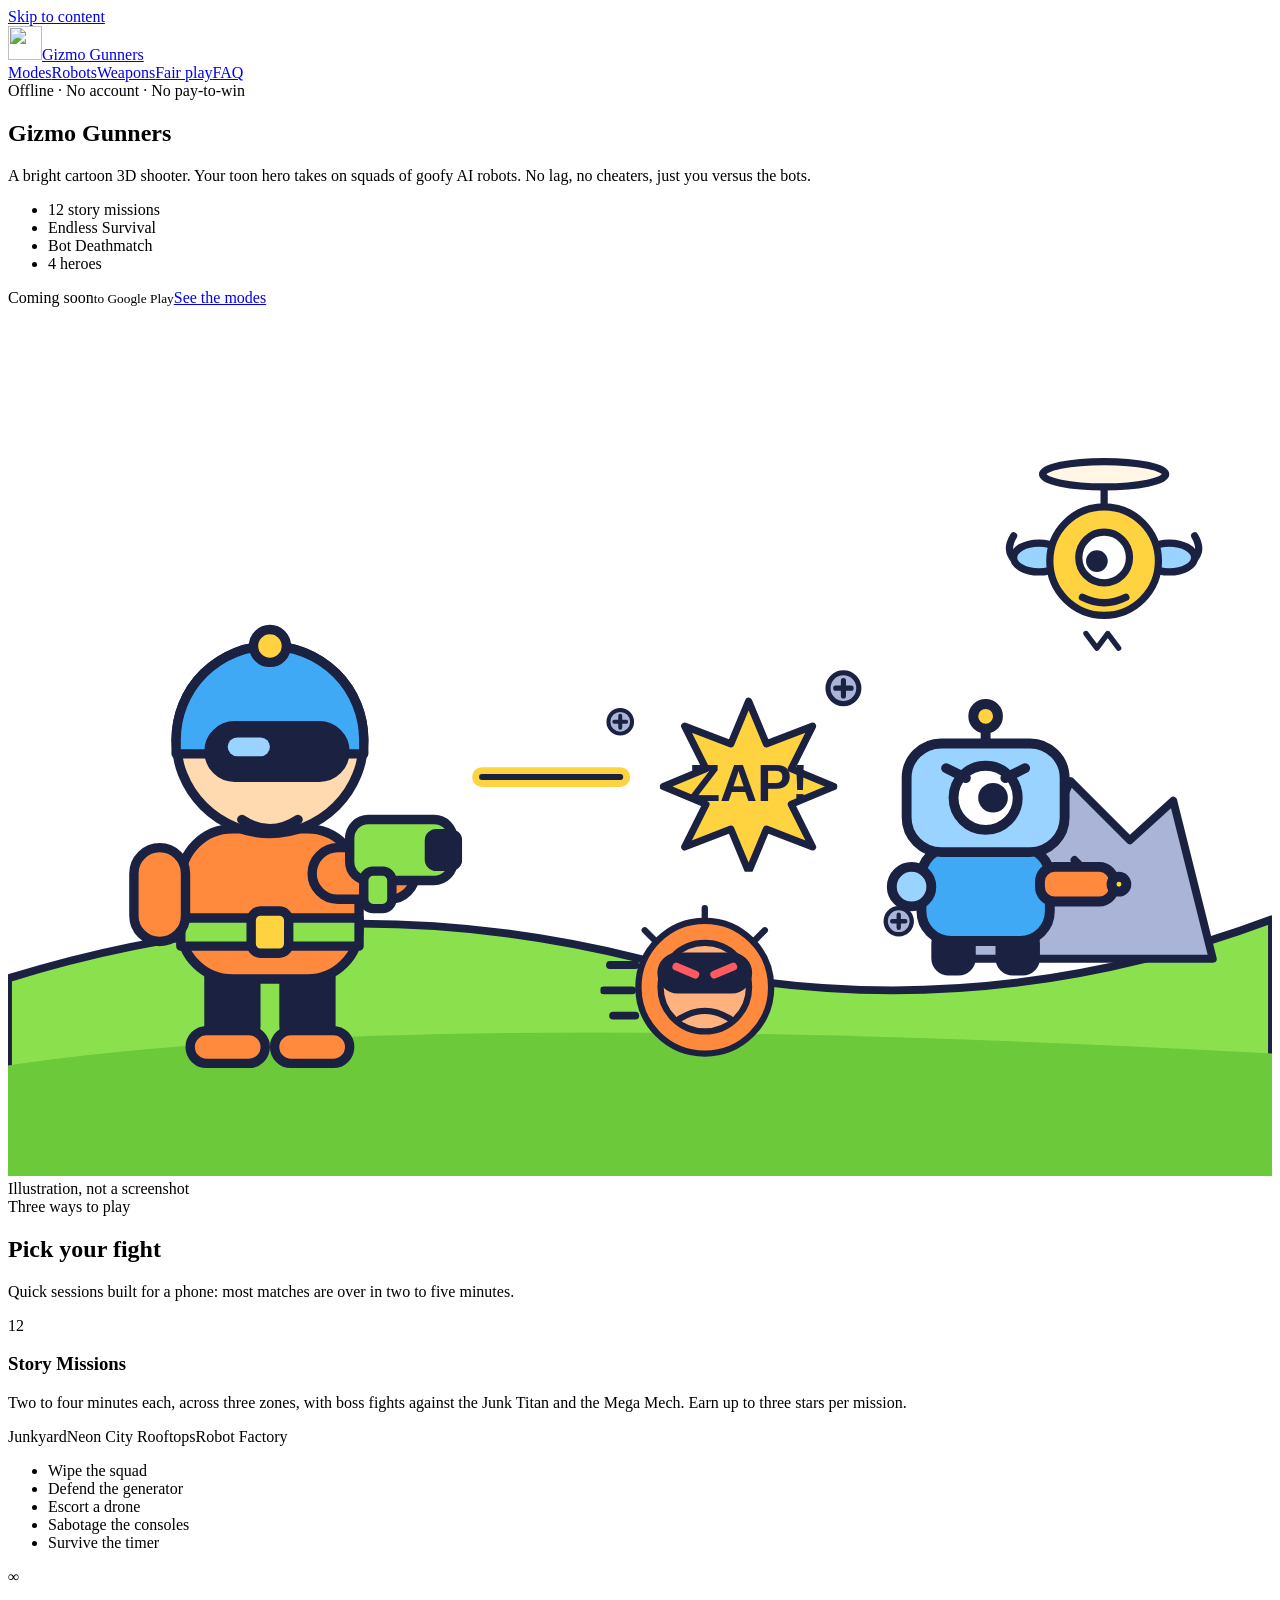
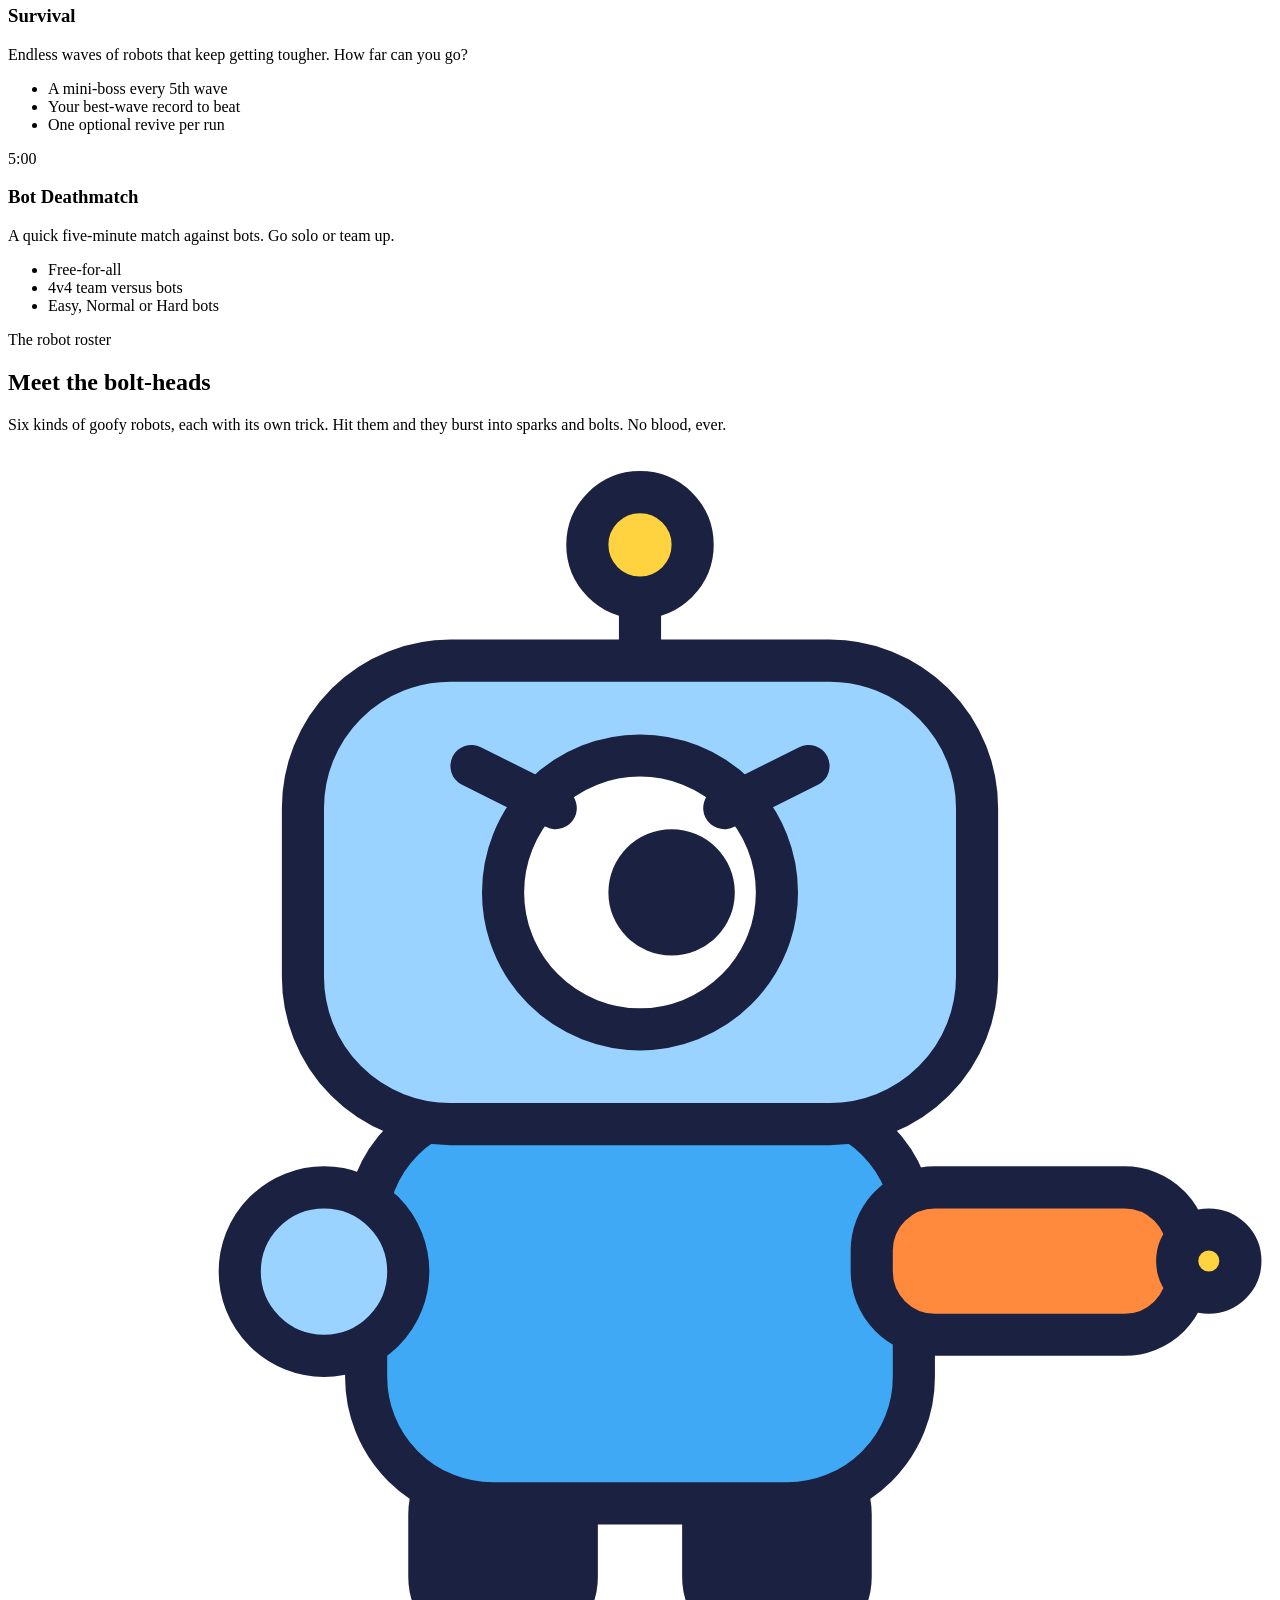
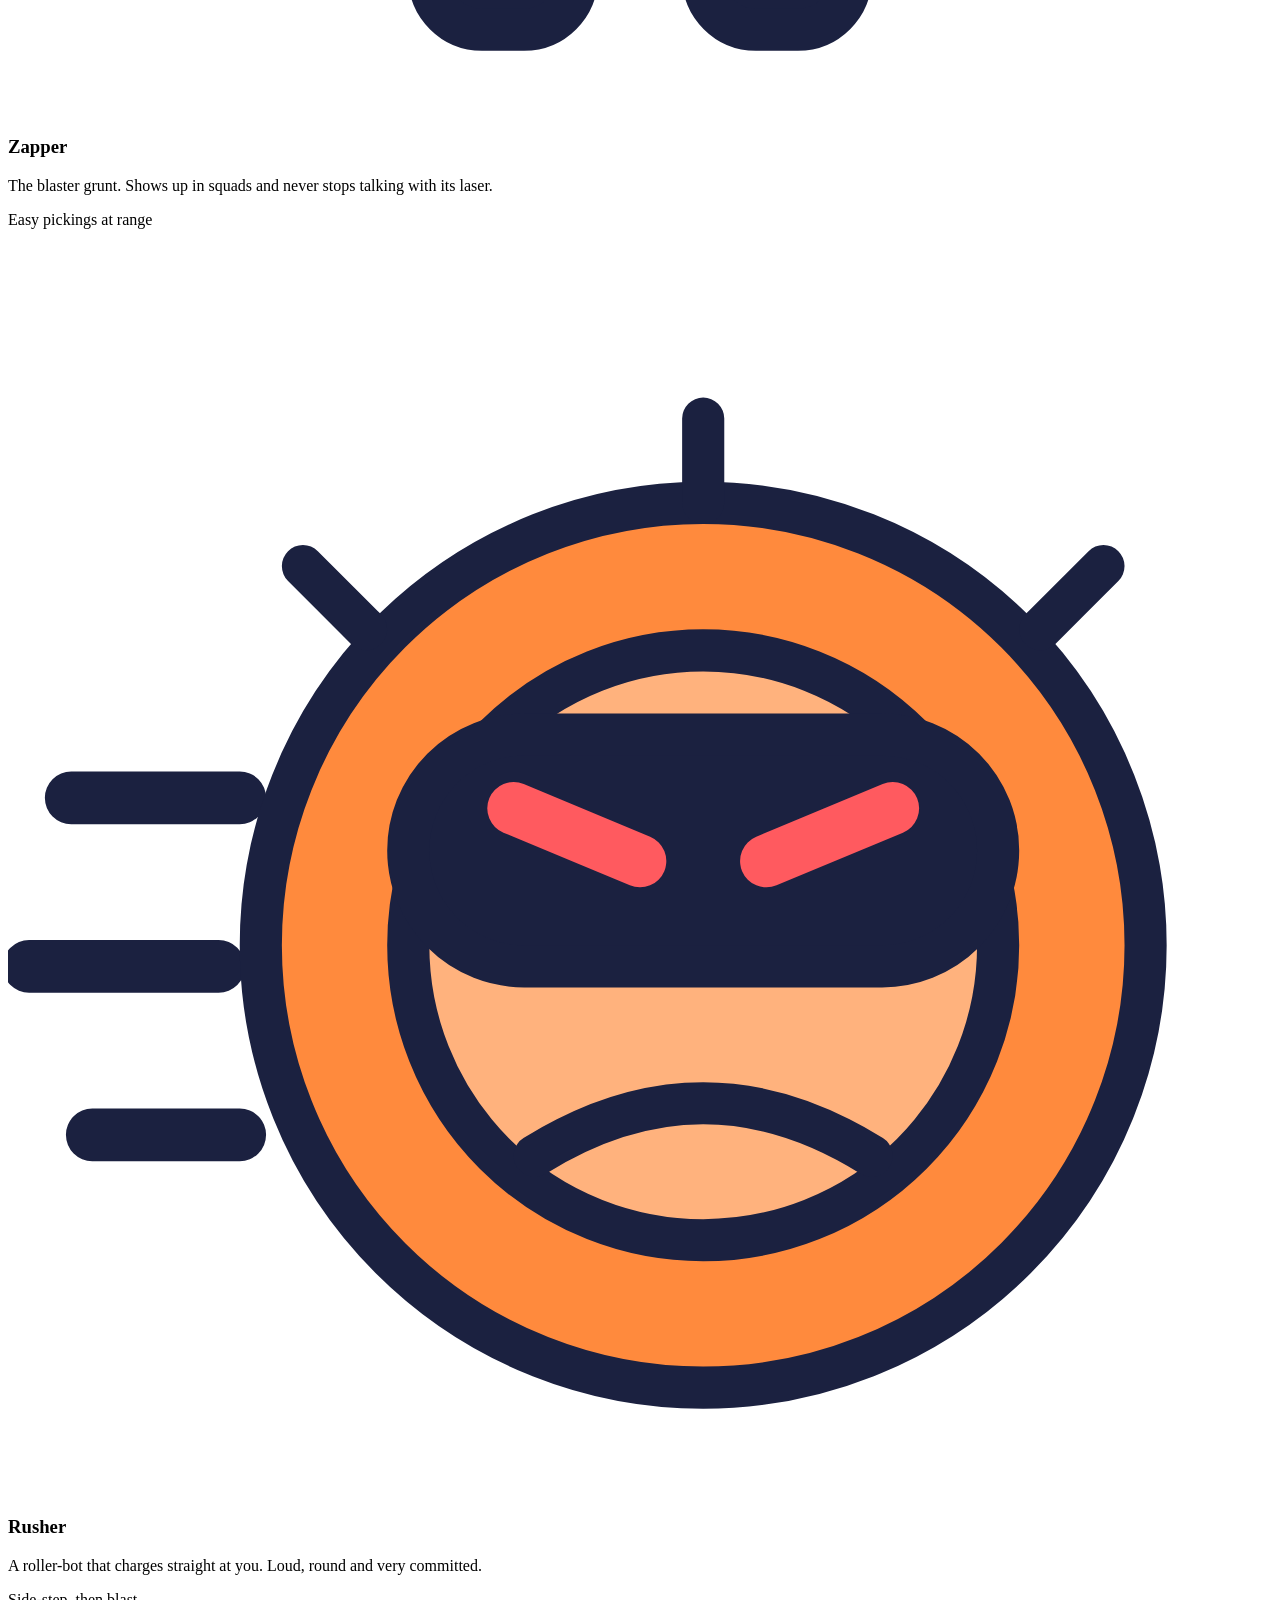
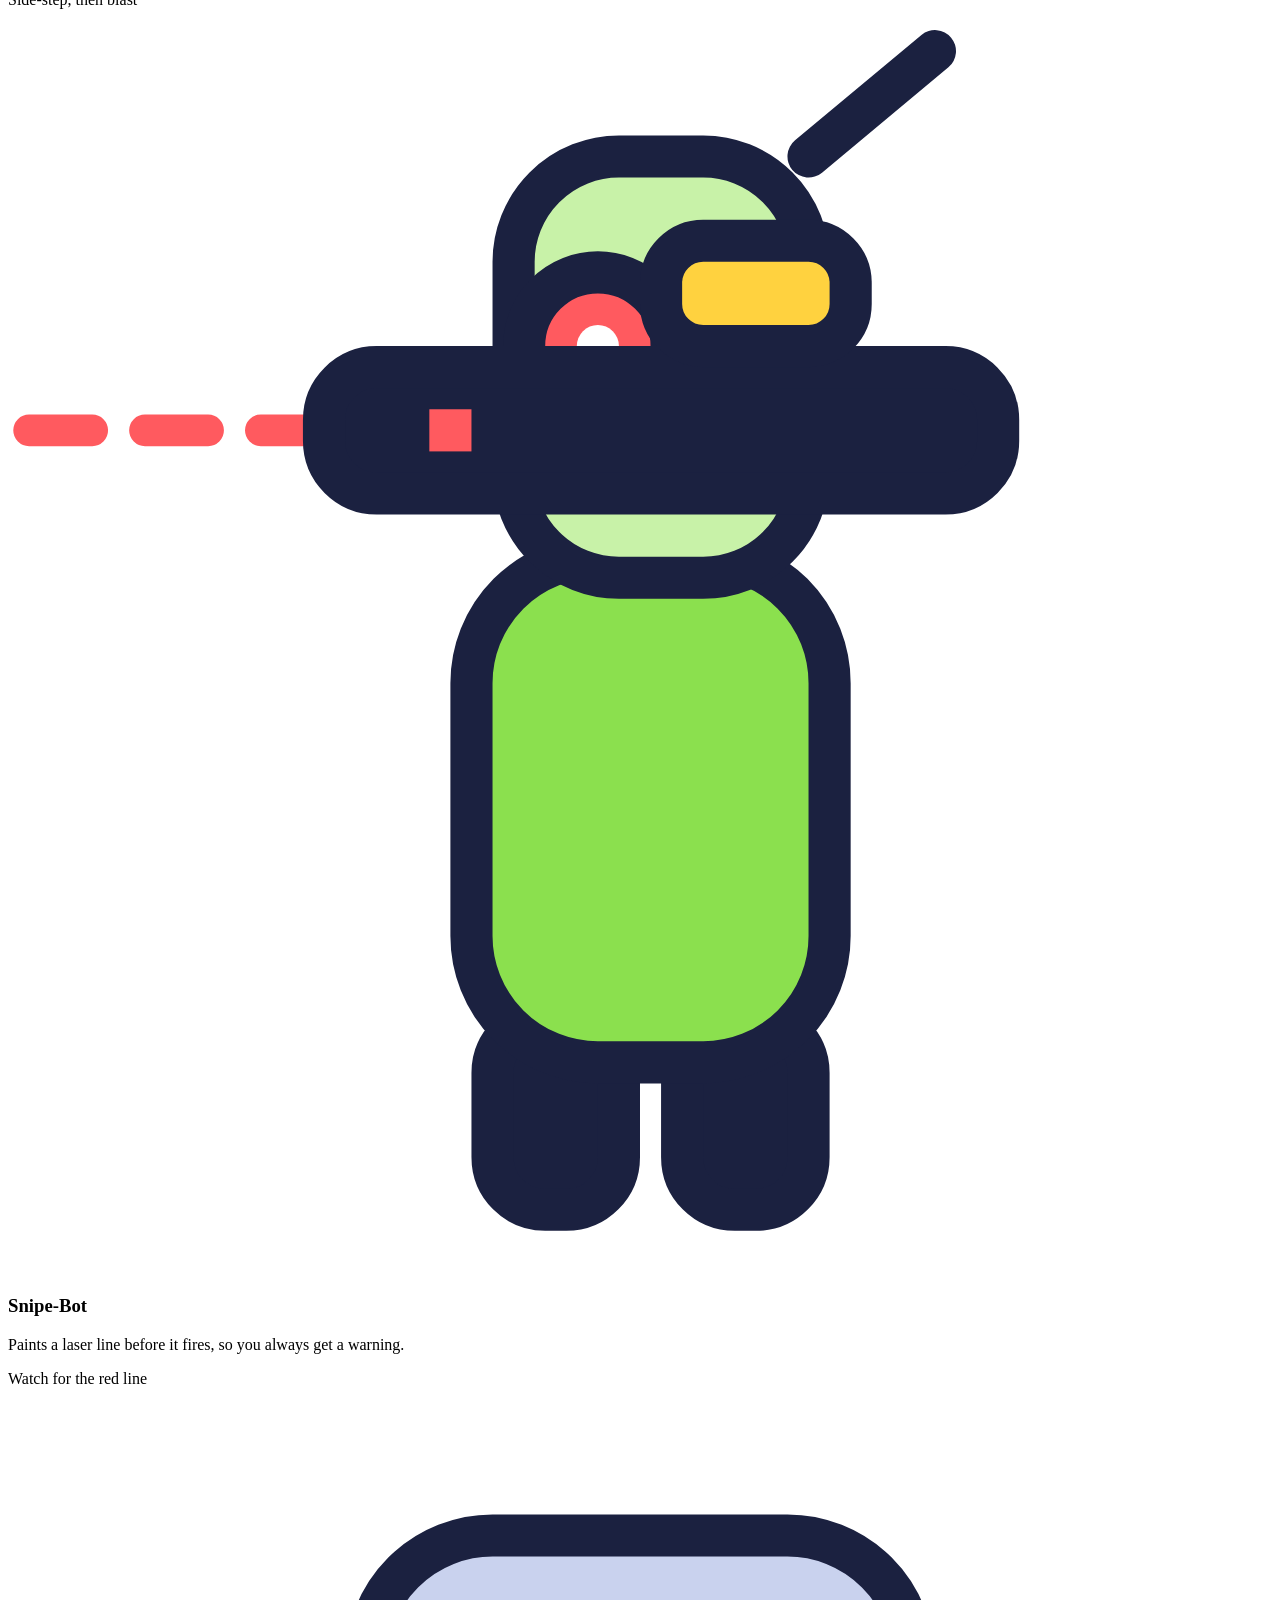
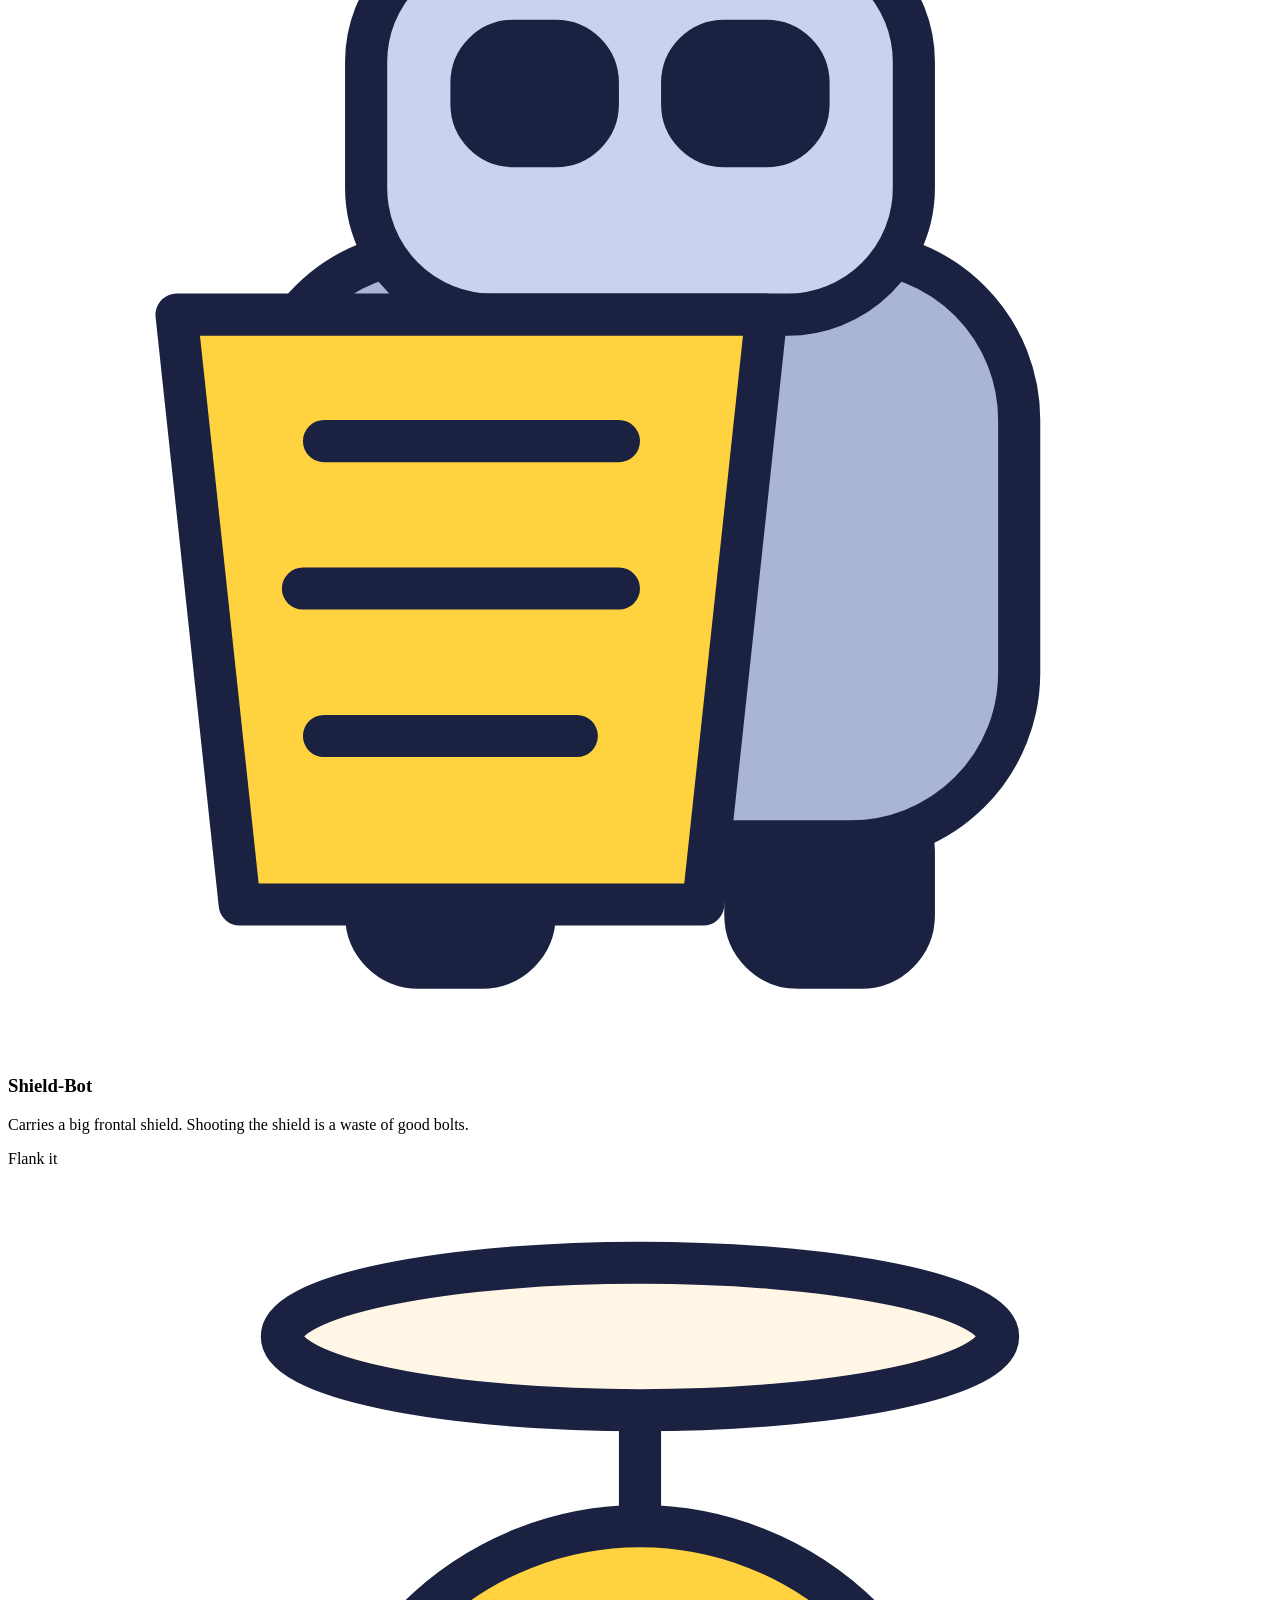
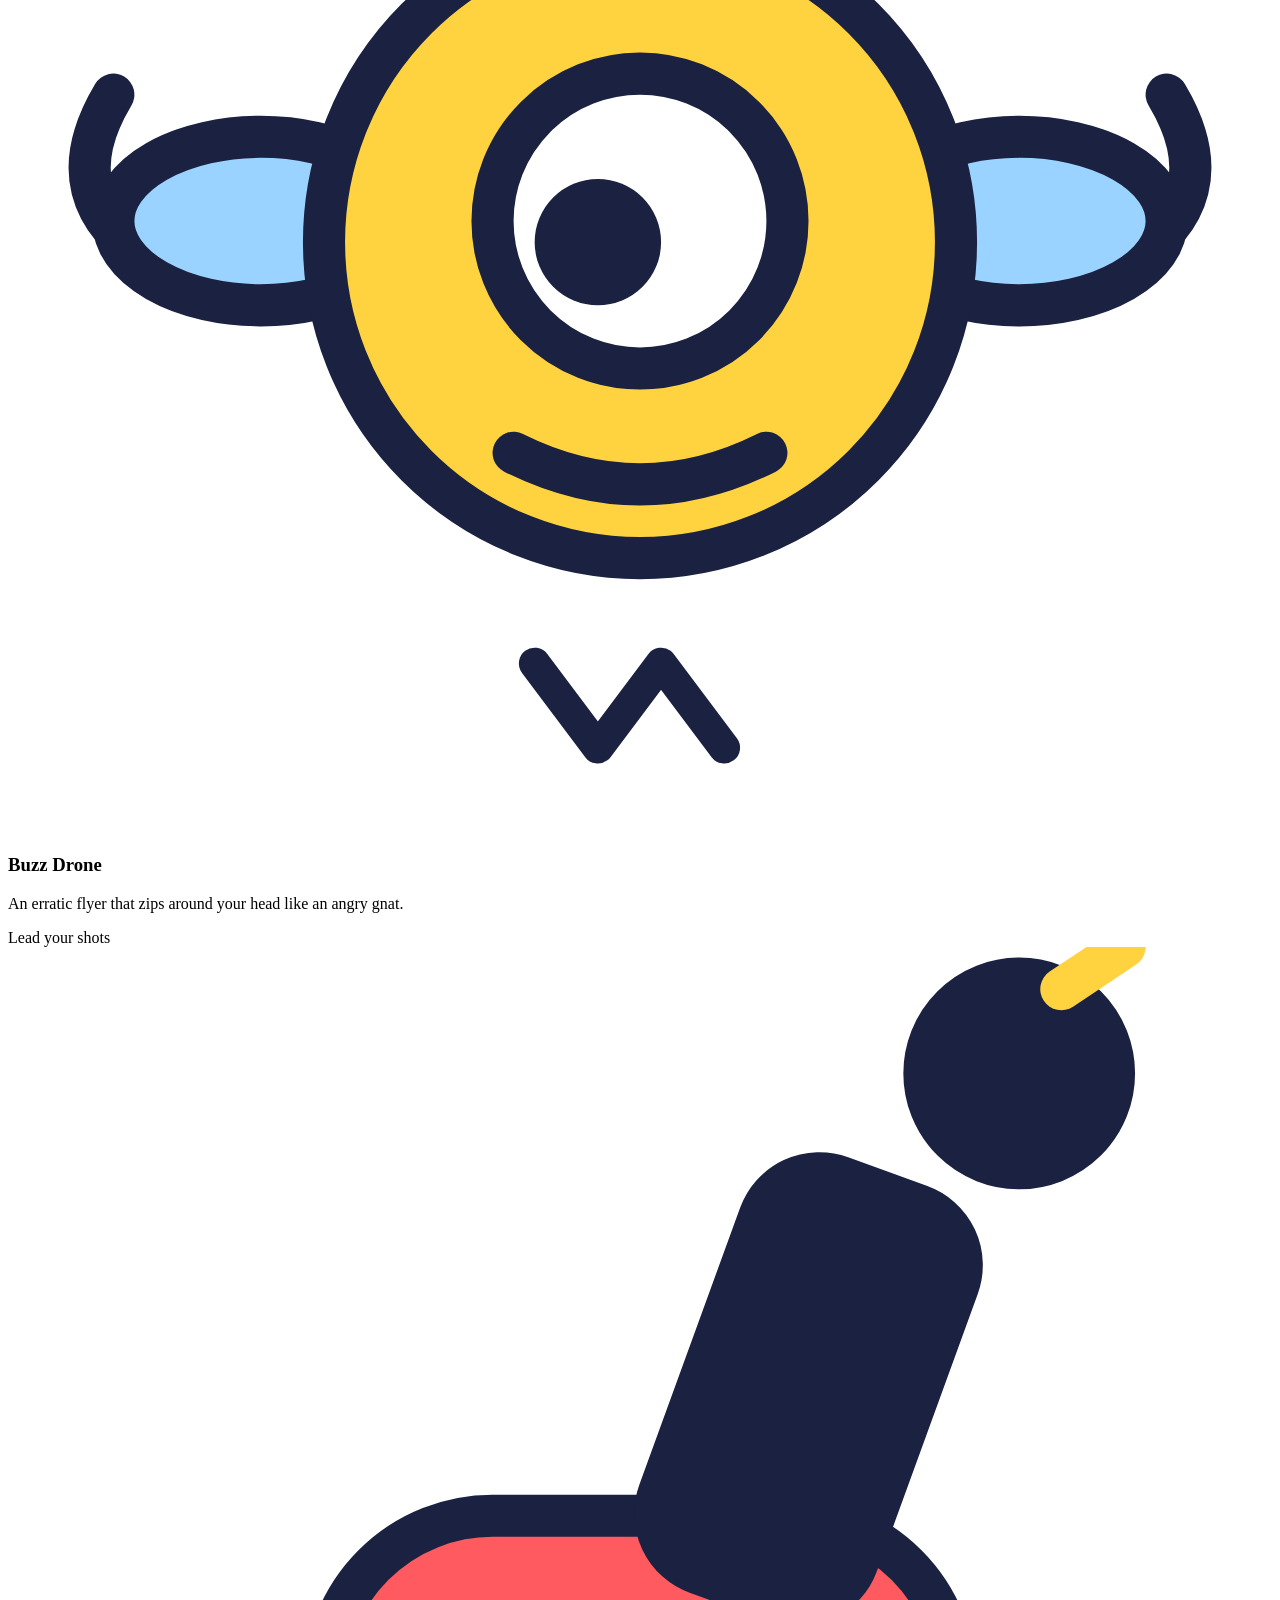
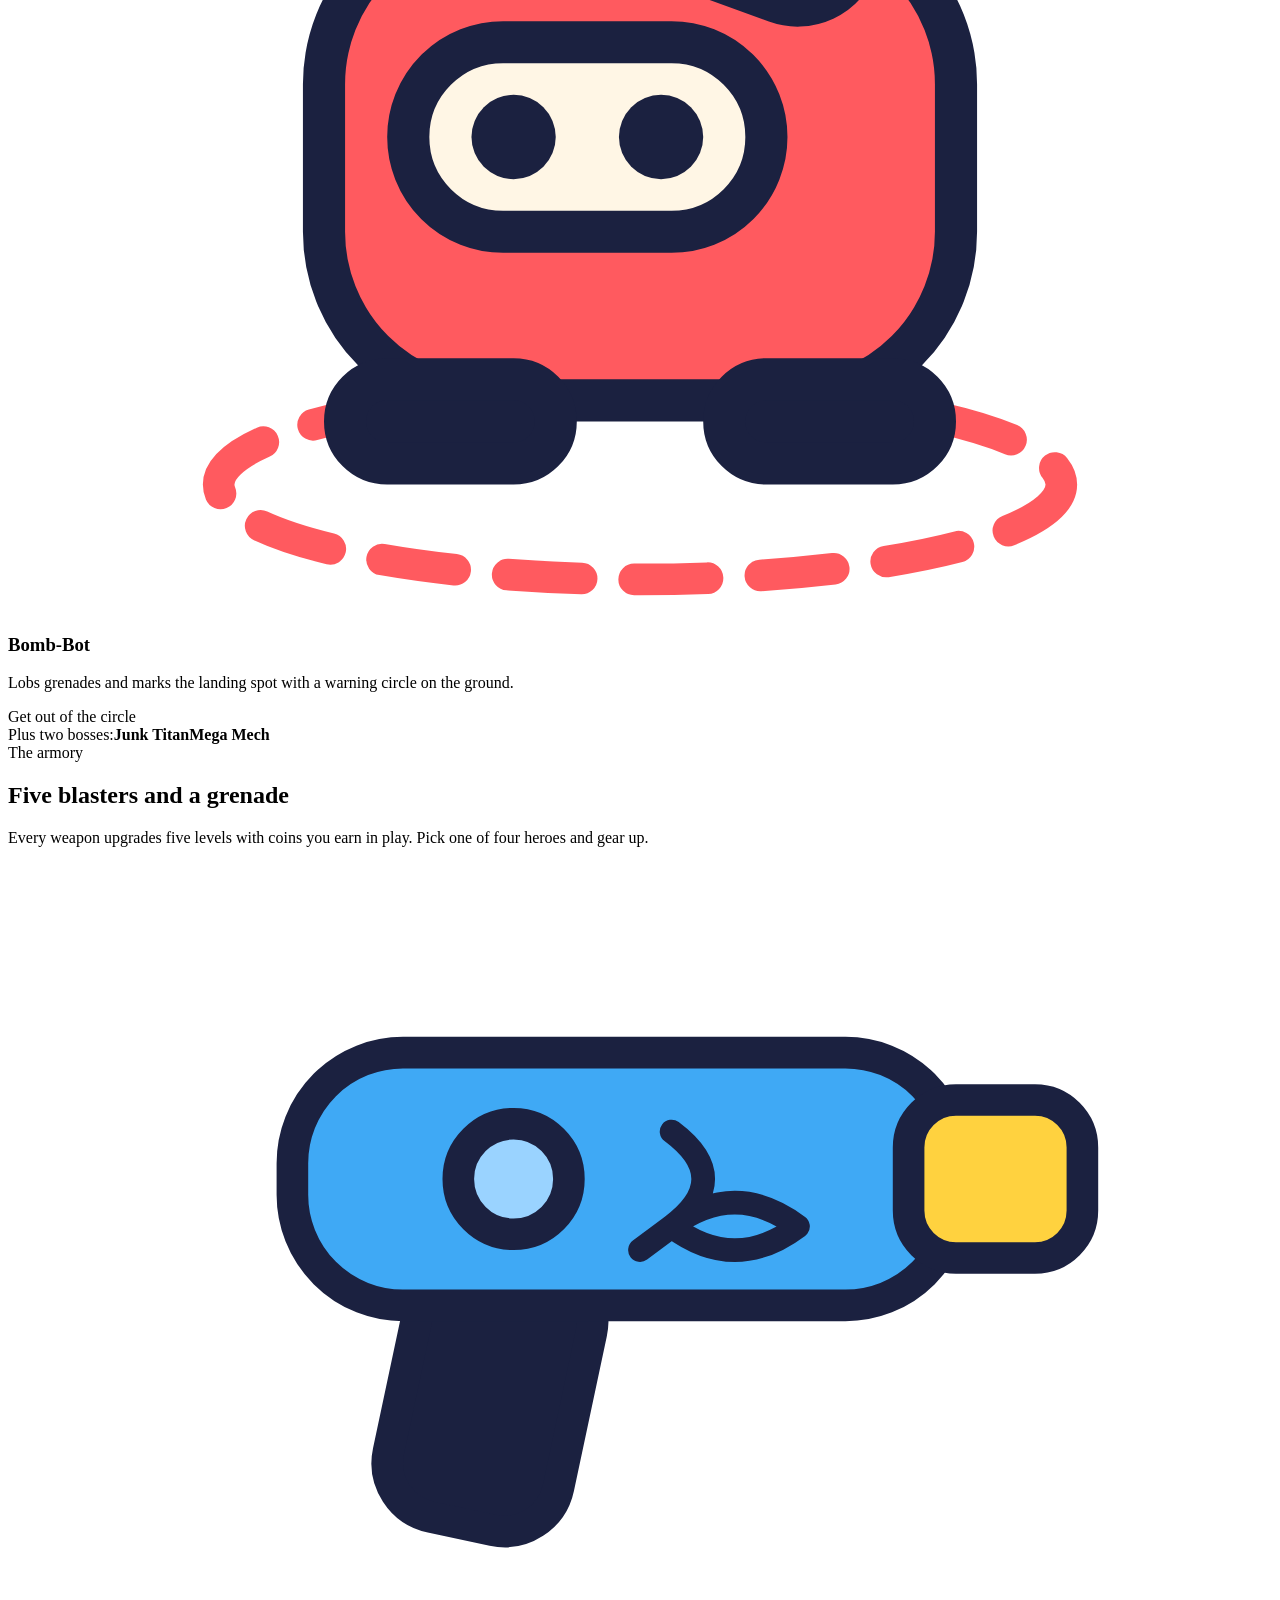
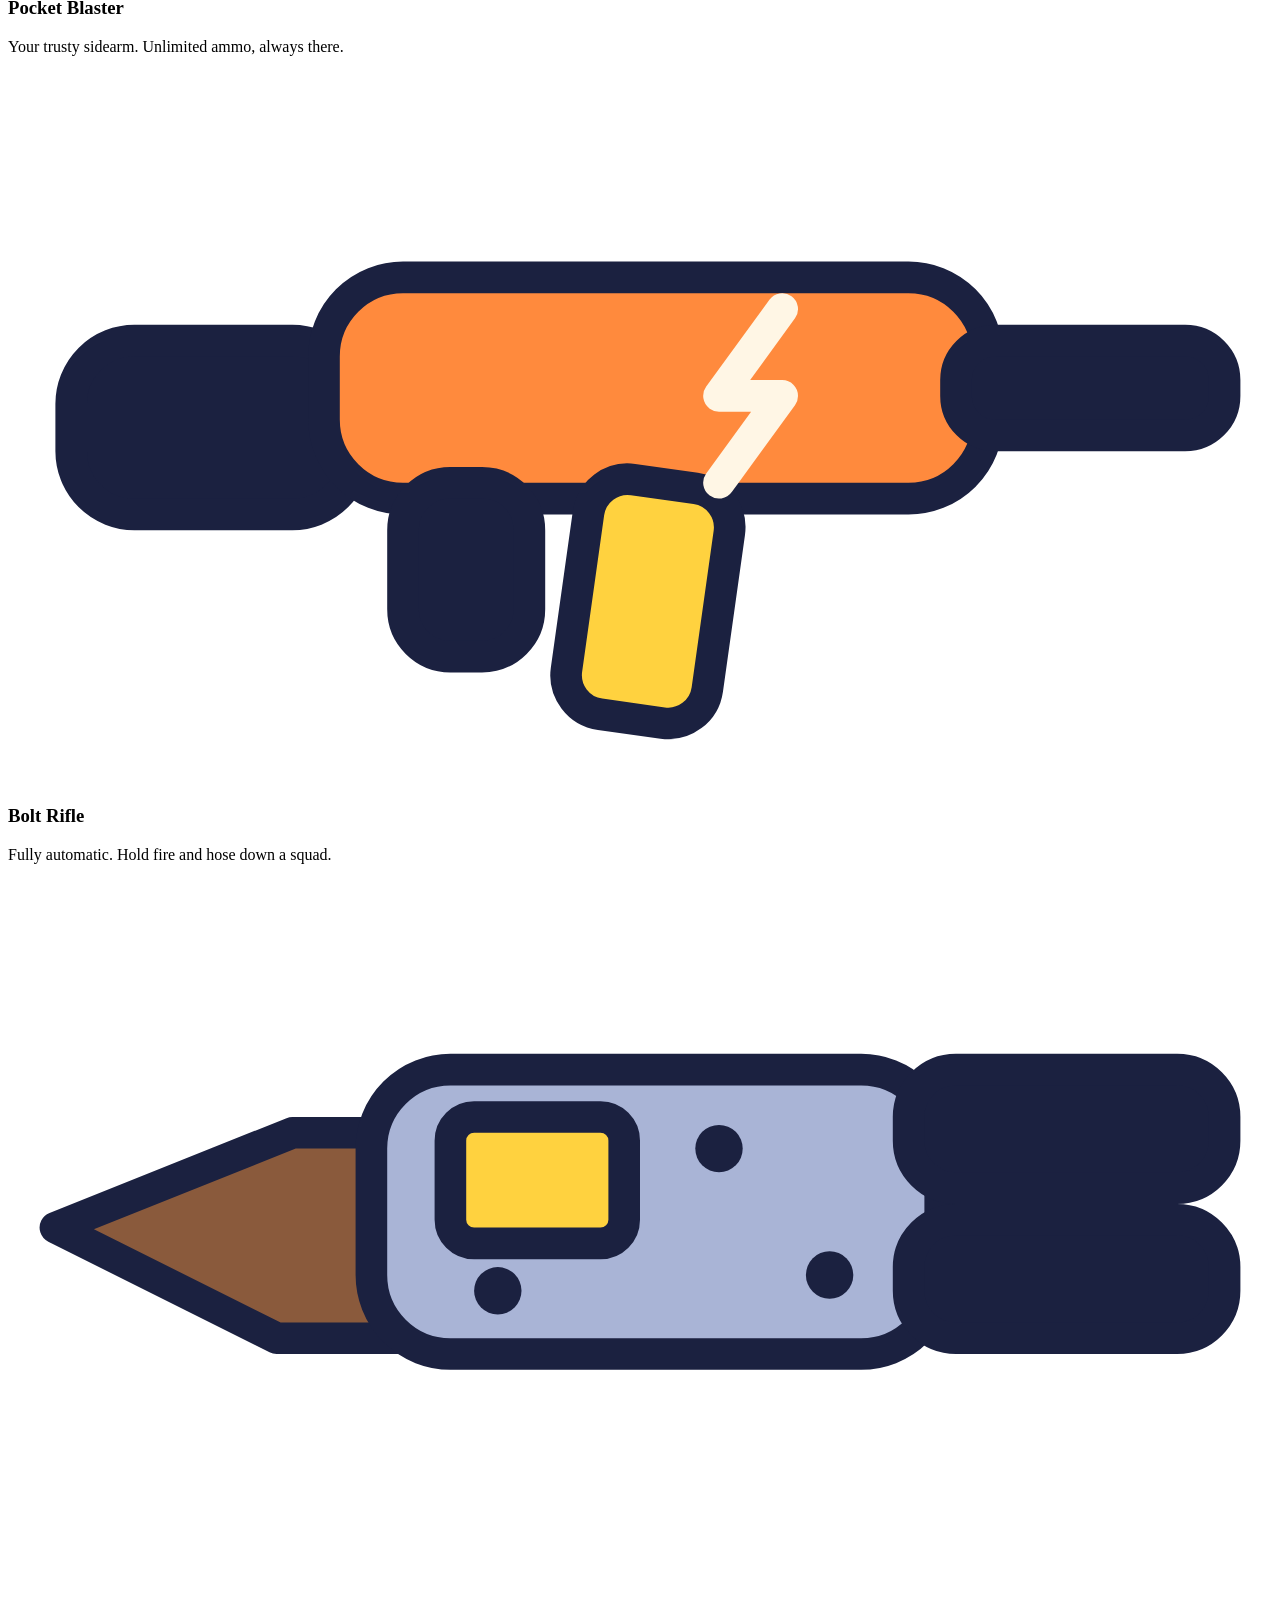
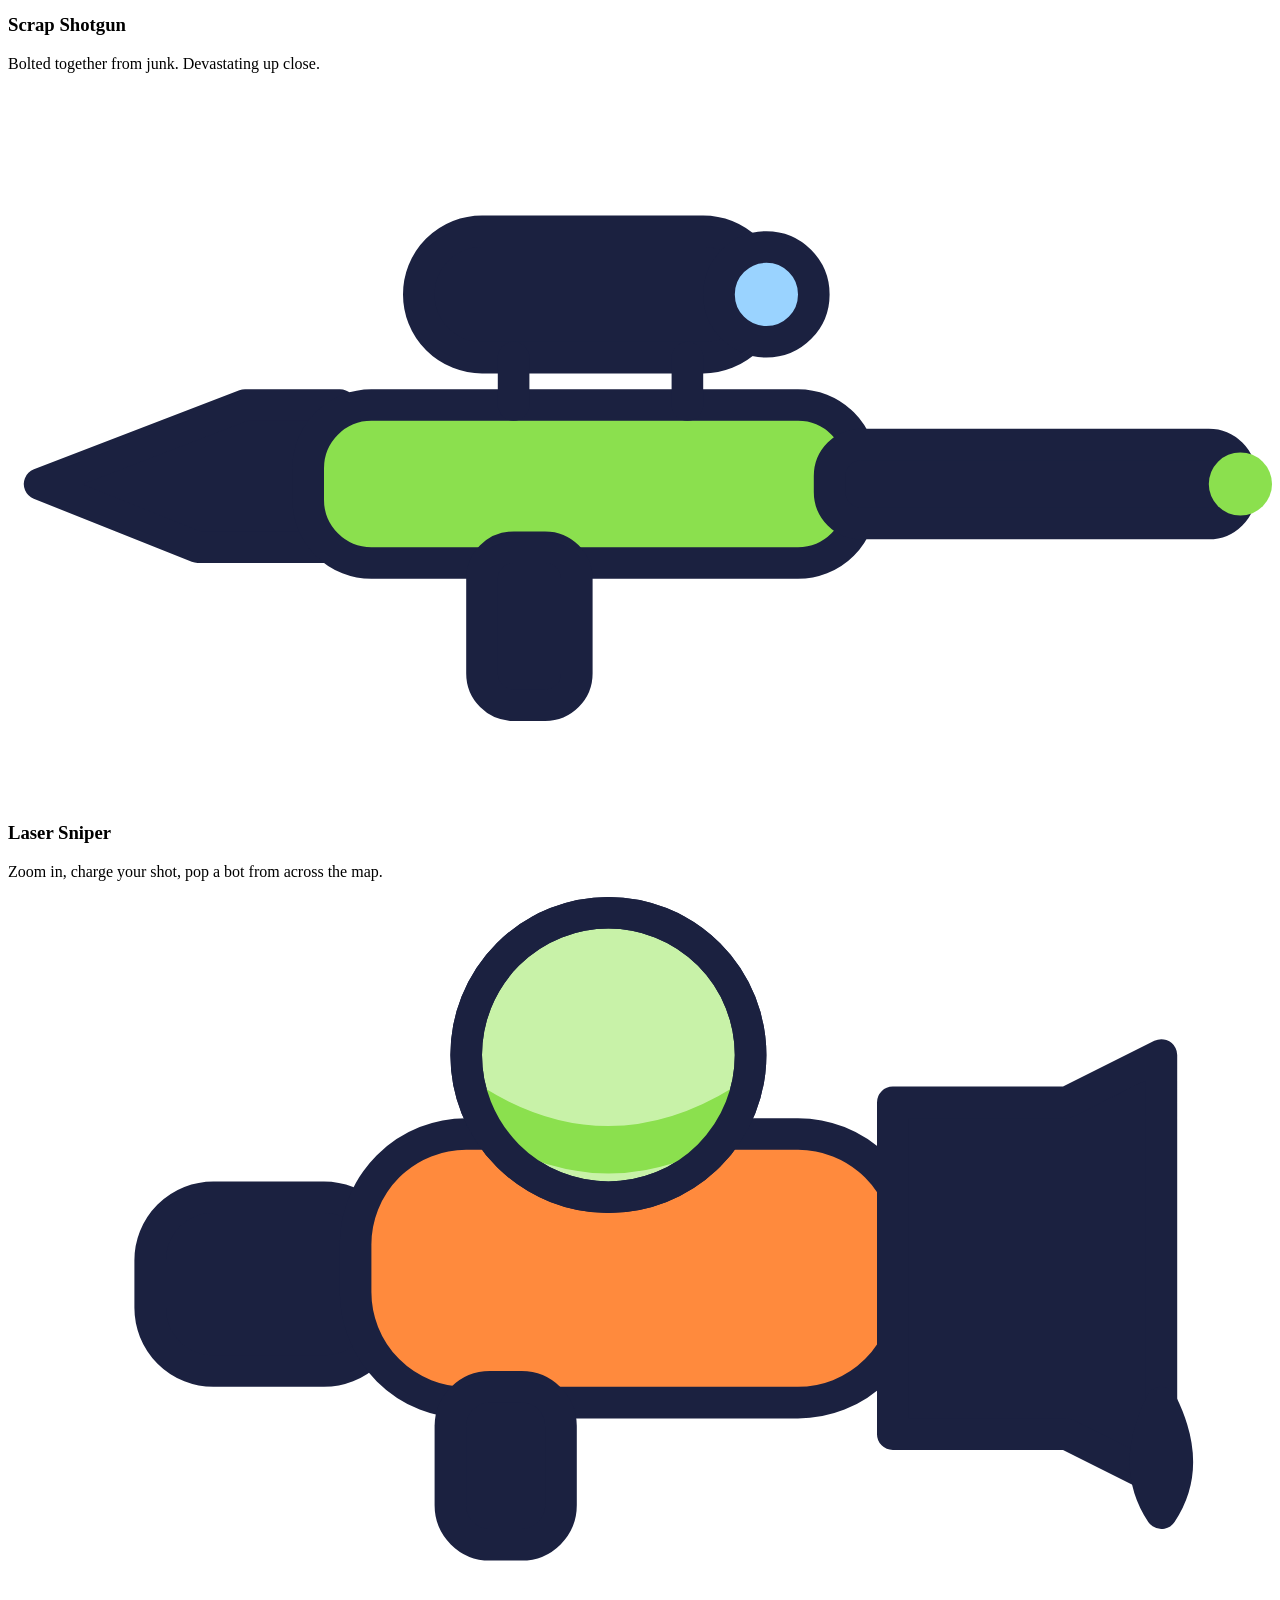
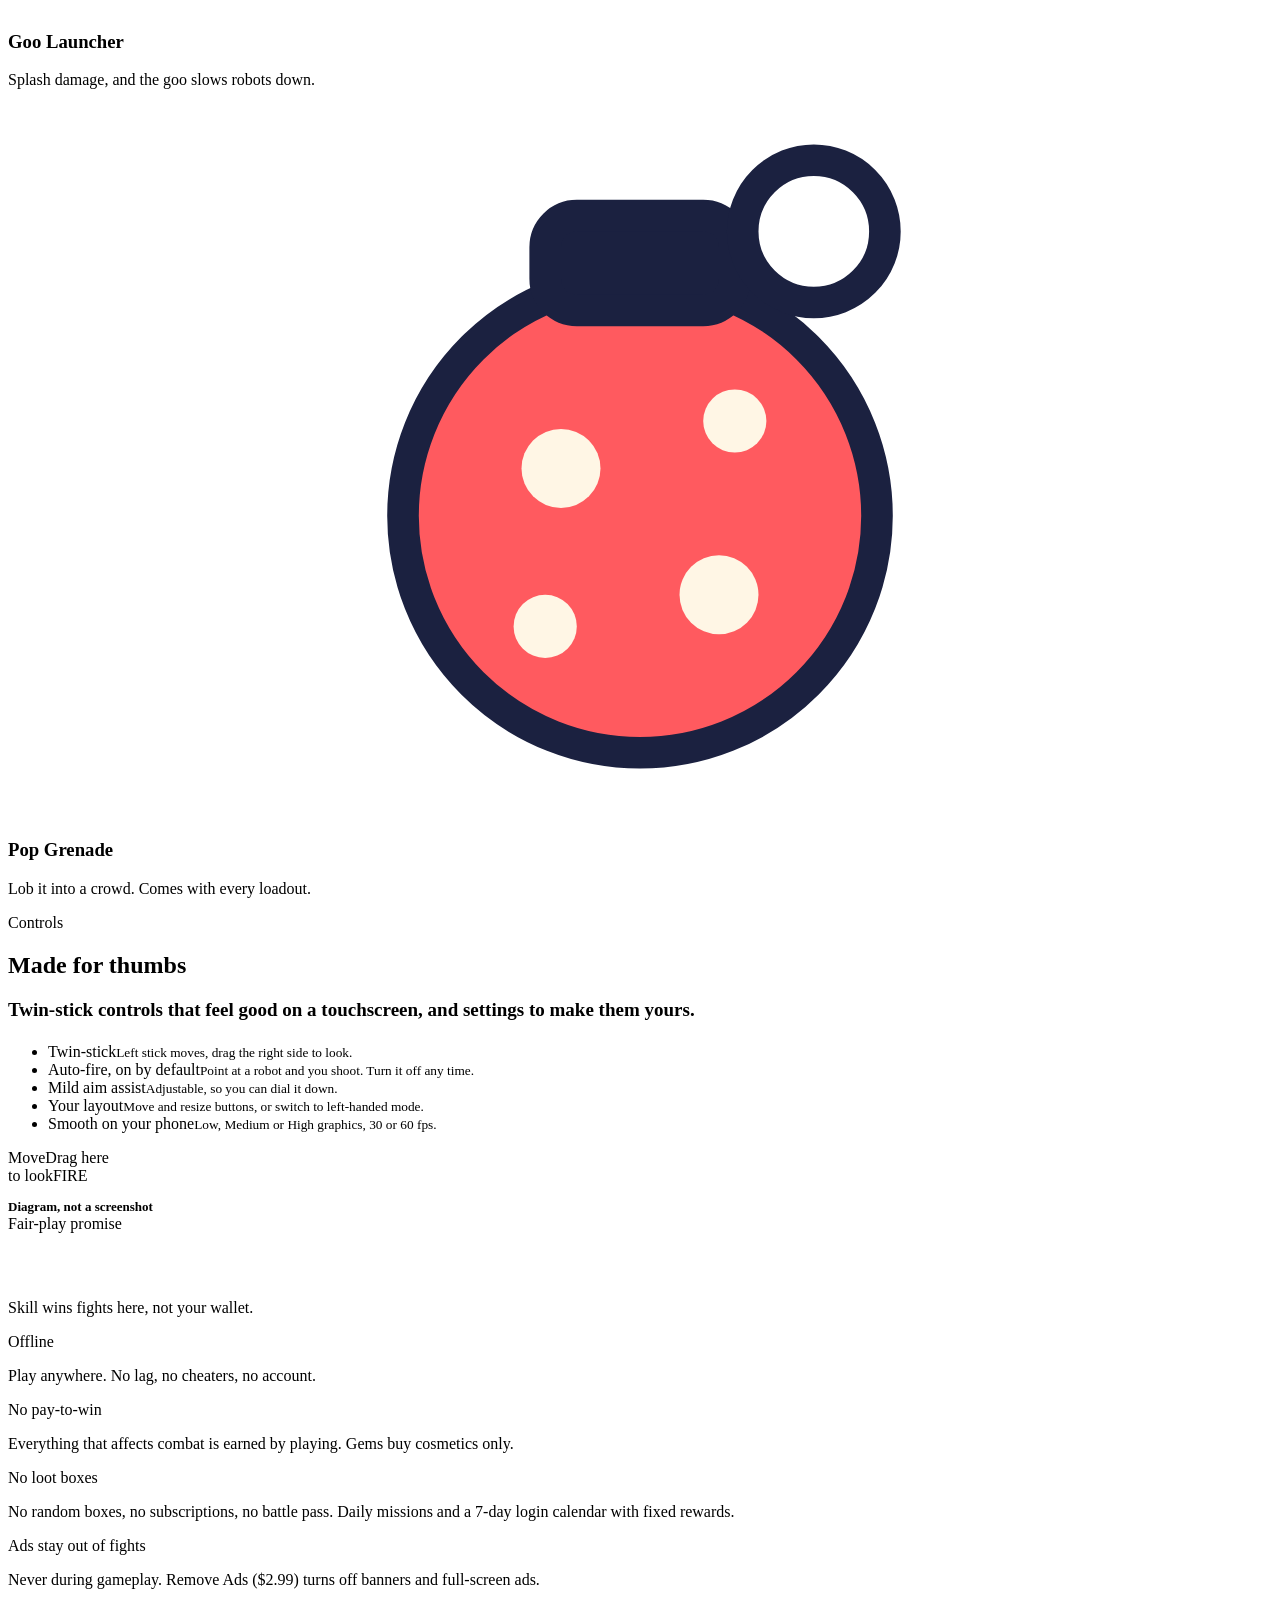
==== index.html @ 534624ce "Launch the Gizmo Gunners website" ====
<!doctype html>
<html lang="en">
<head>
<meta charset="utf-8">
<meta name="viewport" content="width=device-width, initial-scale=1, viewport-fit=cover">
<title>Gizmo Gunners: Toon Bot Shooter | Offline cartoon shooter for Android</title>
<meta name="description" content="A bright cartoon 3D shooter for Android: take on squads of goofy AI robots in story missions, Survival waves and Bot Deathmatch. Fully offline, no pay-to-win, no loot boxes.">
<link rel="canonical" href="https://chartmann1590.github.io/gizmo-gunners-site/">
<meta name="theme-color" content="#3FA9F5">
<meta property="og:type" content="website">
<meta property="og:site_name" content="Gizmo Gunners">
<meta property="og:title" content="Gizmo Gunners: Toon Bot Shooter | Offline cartoon shooter for Android">
<meta property="og:description" content="A bright cartoon 3D shooter for Android: take on squads of goofy AI robots in story missions, Survival waves and Bot Deathmatch. Fully offline, no pay-to-win, no loot boxes.">
<meta property="og:url" content="https://chartmann1590.github.io/gizmo-gunners-site/">
<meta property="og:image" content="https://chartmann1590.github.io/gizmo-gunners-site/img/og.png">
<meta property="og:image:width" content="1200">
<meta property="og:image:height" content="630">
<meta property="og:image:alt" content="Gizmo Gunners: a cartoon hero blasting goofy robots">
<meta name="twitter:card" content="summary_large_image">
<meta name="twitter:title" content="Gizmo Gunners: Toon Bot Shooter | Offline cartoon shooter for Android">
<meta name="twitter:description" content="A bright cartoon 3D shooter for Android: take on squads of goofy AI robots in story missions, Survival waves and Bot Deathmatch. Fully offline, no pay-to-win, no loot boxes.">
<meta name="twitter:image" content="https://chartmann1590.github.io/gizmo-gunners-site/img/og.png">
<link rel="icon" type="image/png" sizes="32x32" href="/gizmo-gunners-site/img/icon-32.png">
<link rel="apple-touch-icon" href="/gizmo-gunners-site/img/icon-180.png">
<link rel="preload" href="/gizmo-gunners-site/fonts/fredoka-latin.woff2" as="font" type="font/woff2" crossorigin>
<link rel="stylesheet" href="/gizmo-gunners-site/style.css">
</head>
<body>
<svg width="0" height="0" style="position:absolute" aria-hidden="true" focusable="false"><defs>
<symbol id="hero" viewBox="0 0 160 200"><g stroke="#1B2140" stroke-width="4" stroke-linejoin="round" stroke-linecap="round">
<rect x="52" y="150" width="20" height="38" rx="8" fill="#1B2140"/><rect x="84" y="150" width="20" height="38" rx="8" fill="#1B2140"/>
<rect x="44" y="182" width="32" height="14" rx="7" fill="#FF8A3D"/><rect x="80" y="182" width="32" height="14" rx="7" fill="#FF8A3D"/>
<rect x="40" y="96" width="76" height="64" rx="22" fill="#FF8A3D"/>
<rect x="40" y="134" width="76" height="12" fill="#8BE04E"/><rect x="70" y="131" width="16" height="18" rx="4" fill="#FFD23F"/>
<circle cx="78" cy="58" r="40" fill="#FFD9B0"/>
<path d="M38 58a40 40 0 0 1 80 0v6H38z" fill="#3FA9F5"/>
<rect x="52" y="52" width="58" height="22" rx="11" fill="#1B2140"/>
<rect x="60" y="57" width="18" height="8" rx="4" fill="#9AD3FF" stroke="none"/>
<path d="M66 92q12 8 24 0" fill="none"/>
<circle cx="78" cy="18" r="7" fill="#FFD23F"/>
<rect x="20" y="104" width="22" height="40" rx="11" fill="#FF8A3D"/>
<rect x="96" y="104" width="44" height="22" rx="11" fill="#FF8A3D"/>
<rect x="112" y="92" width="44" height="26" rx="8" fill="#8BE04E"/><rect x="146" y="98" width="12" height="14" rx="3" fill="#1B2140"/>
<rect x="118" y="114" width="12" height="16" rx="4" fill="#8BE04E"/>
</g></symbol>

<symbol id="zapper" viewBox="0 0 120 120"><g stroke="#1B2140" stroke-width="4" stroke-linejoin="round" stroke-linecap="round">
<line x1="60" y1="22" x2="60" y2="10"/><circle cx="60" cy="9" r="5" fill="#FFD23F"/>
<rect x="40" y="96" width="14" height="16" rx="5" fill="#1B2140"/><rect x="66" y="96" width="14" height="16" rx="5" fill="#1B2140"/>
<rect x="34" y="62" width="52" height="38" rx="12" fill="#3FA9F5"/>
<circle cx="30" cy="78" r="8" fill="#9AD3FF"/>
<rect x="82" y="70" width="30" height="14" rx="6" fill="#FF8A3D"/><circle cx="114" cy="77" r="3" fill="#FFD23F"/>
<rect x="28" y="20" width="64" height="44" rx="14" fill="#9AD3FF"/>
<circle cx="60" cy="42" r="13" fill="#fff"/><circle cx="63" cy="42" r="6" fill="#1B2140" stroke="none"/>
<path d="M44 30l8 4M76 30l-8 4"/>
</g></symbol>

<symbol id="rusher" viewBox="0 0 120 120"><g stroke="#1B2140" stroke-width="4" stroke-linejoin="round" stroke-linecap="round">
<path d="M6 54h16M2 70h18M8 86h14" stroke-width="5"/>
<circle cx="66" cy="68" r="42" fill="#FF8A3D"/>
<circle cx="66" cy="68" r="28" fill="#FFB27D"/>
<rect x="38" y="48" width="56" height="22" rx="11" fill="#1B2140"/>
<path d="M48 55l12 5M84 55l-12 5" stroke="#FF5A5F" stroke-width="5"/>
<path d="M50 88q16-10 32 0" fill="none"/>
<path d="M66 26v-8M98 38l6-6M34 38l-6-6"/>
</g></symbol>

<symbol id="snipe" viewBox="0 0 120 120"><g stroke="#1B2140" stroke-width="4" stroke-linejoin="round" stroke-linecap="round">
<line x1="2" y1="40" x2="40" y2="40" stroke="#FF5A5F" stroke-width="3" stroke-dasharray="6 5"/>
<rect x="46" y="96" width="12" height="18" rx="5" fill="#1B2140"/><rect x="64" y="96" width="12" height="18" rx="5" fill="#1B2140"/>
<rect x="44" y="52" width="34" height="48" rx="12" fill="#8BE04E"/>
<rect x="48" y="14" width="28" height="40" rx="10" fill="#C8F2A8"/>
<circle cx="56" cy="32" r="7" fill="#FF5A5F"/><circle cx="56" cy="32" r="2" fill="#fff" stroke="none"/>
<rect x="30" y="34" width="64" height="12" rx="5" fill="#1B2140"/><rect x="40" y="38" width="4" height="4" fill="#FF5A5F" stroke="none"/>
<rect x="62" y="22" width="18" height="10" rx="4" fill="#FFD23F"/>
<line x1="76" y1="14" x2="88" y2="4"/>
</g></symbol>

<symbol id="shield" viewBox="0 0 120 120"><g stroke="#1B2140" stroke-width="4" stroke-linejoin="round" stroke-linecap="round">
<rect x="34" y="96" width="16" height="16" rx="5" fill="#1B2140"/><rect x="70" y="96" width="16" height="16" rx="5" fill="#1B2140"/>
<rect x="24" y="44" width="72" height="56" rx="16" fill="#A9B4D6"/>
<rect x="34" y="14" width="52" height="36" rx="12" fill="#C9D2EE"/>
<rect x="44" y="24" width="12" height="10" rx="4" fill="#1B2140"/><rect x="64" y="24" width="12" height="10" rx="4" fill="#1B2140"/>
<path d="M16 50h56l-6 56H22z" fill="#FFD23F"/>
<path d="M30 62h28M28 76h30M30 90h24" stroke-width="4"/>
<circle cx="44" cy="76" r="0" />
</g></symbol>

<symbol id="drone" viewBox="0 0 120 120"><g stroke="#1B2140" stroke-width="4" stroke-linejoin="round" stroke-linecap="round">
<line x1="60" y1="34" x2="60" y2="20"/>
<ellipse cx="60" cy="16" rx="34" ry="7" fill="#FFF6E5"/>
<path d="M14 66q-10-6-4-16M106 66q10-6 4-16" fill="none"/>
<ellipse cx="24" cy="62" rx="14" ry="8" fill="#9AD3FF"/><ellipse cx="96" cy="62" rx="14" ry="8" fill="#9AD3FF"/>
<circle cx="60" cy="64" r="30" fill="#FFD23F"/>
<circle cx="60" cy="62" r="14" fill="#fff"/><circle cx="56" cy="64" r="6" fill="#1B2140" stroke="none"/>
<path d="M48 84q12 6 24 0" fill="none"/>
<path d="M50 104l6 8 6-8 6 8" fill="none" stroke-width="3"/>
</g></symbol>

<symbol id="bomb" viewBox="0 0 120 120"><g stroke="#1B2140" stroke-width="4" stroke-linejoin="round" stroke-linecap="round">
<ellipse cx="60" cy="108" rx="40" ry="9" fill="none" stroke="#FF5A5F" stroke-width="3" stroke-dasharray="7 5"/>
<rect x="30" y="54" width="60" height="46" rx="16" fill="#FF5A5F"/>
<rect x="66" y="22" width="20" height="40" rx="6" fill="#1B2140" transform="rotate(20 76 42)"/>
<circle cx="96" cy="12" r="9" fill="#1B2140"/><path d="M100 4l6-4" stroke="#FFD23F"/>
<rect x="38" y="66" width="34" height="18" rx="9" fill="#FFF6E5"/>
<circle cx="48" cy="75" r="4" fill="#1B2140" stroke="none"/><circle cx="62" cy="75" r="4" fill="#1B2140" stroke="none"/>
<rect x="32" y="98" width="20" height="8" rx="4" fill="#1B2140"/><rect x="68" y="98" width="20" height="8" rx="4" fill="#1B2140"/>
</g></symbol>

<symbol id="w-blaster" viewBox="0 0 160 90"><g stroke="#1B2140" stroke-width="4" stroke-linejoin="round" stroke-linecap="round">
<rect x="50" y="50" width="22" height="34" rx="7" fill="#1B2140" transform="rotate(12 61 67)"/>
<rect x="36" y="24" width="84" height="32" rx="14" fill="#3FA9F5"/>
<rect x="114" y="30" width="22" height="20" rx="6" fill="#FFD23F"/>
<circle cx="64" cy="40" r="7" fill="#9AD3FF"/>
<path d="M84 34q8 6 0 12q-8 6 0 0q8-6 16 0q-8 6-16 0" fill="none" stroke-width="3"/>
</g></symbol>

<symbol id="w-rifle" viewBox="0 0 160 90"><g stroke="#1B2140" stroke-width="4" stroke-linejoin="round" stroke-linecap="round">
<rect x="8" y="34" width="36" height="22" rx="8" fill="#1B2140"/>
<rect x="40" y="26" width="84" height="28" rx="10" fill="#FF8A3D"/>
<rect x="120" y="34" width="34" height="12" rx="5" fill="#1B2140"/>
<rect x="72" y="52" width="18" height="30" rx="5" fill="#FFD23F" transform="rotate(8 81 67)"/>
<rect x="50" y="52" width="16" height="22" rx="6" fill="#1B2140"/>
<path d="M98 30l-8 11h8l-8 11" fill="none" stroke="#FFF6E5" stroke-width="4"/>
</g></symbol>

<symbol id="w-shotgun" viewBox="0 0 160 90"><g stroke="#1B2140" stroke-width="4" stroke-linejoin="round" stroke-linecap="round">
<path d="M6 44l30-12h14v26H34z" fill="#8A5A3C"/>
<rect x="46" y="24" width="72" height="36" rx="10" fill="#A9B4D6"/>
<rect x="114" y="24" width="40" height="15" rx="6" fill="#1B2140"/><rect x="114" y="43" width="40" height="15" rx="6" fill="#1B2140"/>
<rect x="56" y="30" width="22" height="16" rx="3" fill="#FFD23F"/>
<circle cx="90" cy="34" r="3" fill="#1B2140" stroke="none"/><circle cx="104" cy="50" r="3" fill="#1B2140" stroke="none"/><circle cx="62" cy="52" r="3" fill="#1B2140" stroke="none"/>
</g></symbol>

<symbol id="w-sniper" viewBox="0 0 160 90"><g stroke="#1B2140" stroke-width="4" stroke-linejoin="round" stroke-linecap="round">
<path d="M4 50l26-10h12v18H24z" fill="#1B2140"/>
<rect x="38" y="40" width="70" height="20" rx="8" fill="#8BE04E"/>
<rect x="104" y="45" width="52" height="10" rx="4" fill="#1B2140"/>
<rect x="52" y="18" width="44" height="16" rx="8" fill="#1B2140"/><circle cx="96" cy="26" r="6" fill="#9AD3FF"/>
<line x1="64" y1="34" x2="64" y2="40"/><line x1="86" y1="34" x2="86" y2="40"/>
<rect x="60" y="58" width="12" height="20" rx="4" fill="#1B2140"/>
<circle cx="156" cy="50" r="4" fill="#8BE04E" stroke="none"/>
</g></symbol>

<symbol id="w-goo" viewBox="0 0 160 90"><g stroke="#1B2140" stroke-width="4" stroke-linejoin="round" stroke-linecap="round">
<rect x="18" y="38" width="30" height="22" rx="8" fill="#1B2140"/>
<rect x="44" y="30" width="70" height="34" rx="14" fill="#FF8A3D"/>
<path d="M112 26h22l12-6v54l-12-6h-22z" fill="#1B2140"/>
<circle cx="76" cy="20" r="18" fill="#C8F2A8"/><path d="M60 24q16 10 32 0v6q-16 10-32 0z" fill="#8BE04E" stroke="none"/><circle cx="76" cy="20" r="18" fill="none"/>
<path d="M146 64q4 8 0 14q-4-6 0-14z" fill="#8BE04E"/>
<rect x="56" y="62" width="14" height="20" rx="5" fill="#1B2140"/>
</g></symbol>

<symbol id="w-grenade" viewBox="0 0 160 90"><g stroke="#1B2140" stroke-width="4" stroke-linejoin="round" stroke-linecap="round">
<circle cx="80" cy="52" r="30" fill="#FF5A5F"/>
<rect x="68" y="14" width="24" height="12" rx="4" fill="#1B2140"/>
<circle cx="102" cy="16" r="9" fill="none"/>
<circle cx="70" cy="46" r="5" fill="#FFF6E5" stroke="none"/><circle cx="90" cy="62" r="5" fill="#FFF6E5" stroke="none"/><circle cx="92" cy="40" r="4" fill="#FFF6E5" stroke="none"/><circle cx="68" cy="66" r="4" fill="#FFF6E5" stroke="none"/>
</g></symbol>

<symbol id="burst" viewBox="0 0 100 100"><path d="M50 4l10 24 26-10-12 24 24 10-24 10 12 24-26-10-10 24-10-24-26 10 12-24L2 52l24-10L14 18l26 10z" fill="#FFD23F" stroke="#1B2140" stroke-width="4" stroke-linejoin="round" stroke-linecap="round"/></symbol>
<symbol id="bolt" viewBox="0 0 40 40"><g stroke="#1B2140" stroke-width="4" stroke-linejoin="round" stroke-linecap="round" stroke-width="3"><circle cx="20" cy="20" r="12" fill="#A9B4D6"/><path d="M14 20h12M20 14v12"/></g></symbol>
<symbol id="cloud" viewBox="0 0 120 60"><path d="M20 50a16 16 0 0 1 2-32 22 22 0 0 1 40-8 18 18 0 0 1 32 10 15 15 0 0 1 6 30z" fill="#fff"/></symbol>
<symbol id="coin" viewBox="0 0 40 40"><circle cx="20" cy="20" r="16" fill="#FFD23F" stroke="#1B2140" stroke-width="4" stroke-linejoin="round" stroke-linecap="round" stroke-width="3"/><path d="M20 11v18M15 15h8a3 3 0 0 1 0 6h-6a3 3 0 0 0 0 6h8" fill="none" stroke="#1B2140" stroke-width="4" stroke-linejoin="round" stroke-linecap="round" stroke-width="2.5"/></symbol>
<symbol id="star" viewBox="0 0 40 40"><path d="M20 3l5 11 12 1-9 8 3 12-11-6-11 6 3-12-9-8 12-1z" fill="#FFD23F" stroke="#1B2140" stroke-width="4" stroke-linejoin="round" stroke-linecap="round" stroke-width="3"/></symbol>
</defs></svg>
<a class="skip" href="#main">Skip to content</a>
<header class="top"><div class="wrap nav">
<a class="brand" href="/gizmo-gunners-site/"><img src="/gizmo-gunners-site/img/icon-192.png" alt="" width="34" height="34"><span>Gizmo Gunners</span></a>
<nav aria-label="Main"><a class="hide-sm" href="/gizmo-gunners-site/#modes">Modes</a><a href="/gizmo-gunners-site/#robots">Robots</a><a href="/gizmo-gunners-site/#weapons">Weapons</a><a class="hide-sm" href="/gizmo-gunners-site/#fair">Fair play</a><a href="/gizmo-gunners-site/#faq">FAQ</a></nav>
</div></header>
<main id="main">
<section class="hero"><div class="wrap">
<div class="copy">
<span class="kicker">Offline &middot; No account &middot; No pay-to-win</span>
<h1>Gizmo <span>Gunners</span></h1>
<p class="lede">A bright cartoon 3D shooter. Your toon hero takes on squads of goofy AI robots. No lag, no cheaters, just you versus the bots.</p>
<ul class="chips"><li>12 story missions</li><li>Endless Survival</li><li>Bot Deathmatch</li><li>4 heroes</li></ul>
<div class="cta"><span class="btn soon" role="note" aria-label="Coming soon to Google Play"><i class="tri" aria-hidden="true"></i><span>Coming soon<small>to Google Play</small></span></span><a class="btn ghost" href="#modes">See the modes</a></div>
</div>
<div class="art bob"><svg class="scene" viewBox="0 0 640 440" aria-hidden="true">
<use href="#cloud" x="20" y="20" width="120" height="60"/><use href="#cloud" x="470" y="40" width="150" height="75"/><use href="#cloud" x="300" y="6" width="90" height="45" opacity=".8"/>
<path d="M0 340q160-50 320-10t320-20v130H0z" fill="#8BE04E" stroke="#1B2140" stroke-width="4" stroke-linejoin="round" stroke-linecap="round"/>
<path d="M0 384q200-30 640-6v62H0z" fill="#6CC93A" stroke="none"/>
<g stroke="#1B2140" stroke-width="4" stroke-linejoin="round" stroke-linecap="round"><path d="M470 330l20-60 30 10 18-40 30 30 22-20 20 80z" fill="#A9B4D6"/><path d="M500 300l16 4M540 280l10 10" /></g>
<use href="#hero" x="40" y="150" width="190" height="238"/>
<g stroke="#1B2140" stroke-width="4" stroke-linejoin="round" stroke-linecap="round"><path d="M240 238h70" stroke="#FFD23F" stroke-width="10"/><path d="M240 238h70" stroke="#1B2140" stroke-width="3" fill="none"/></g>
<use href="#burst" x="330" y="196" width="90" height="90"/>
<text x="375" y="250" text-anchor="middle" font-family="Fredoka, sans-serif" font-weight="700" font-size="26" fill="#1B2140">ZAP!</text>
<use href="#zapper" x="420" y="196" width="150" height="150"/>
<use href="#drone" x="500" y="70" width="110" height="110"/>
<use href="#rusher" x="300" y="290" width="96" height="96"/>
<use href="#bolt" x="410" y="180" width="26" height="26"/><use href="#bolt" x="300" y="200" width="20" height="20"/><use href="#bolt" x="440" y="300" width="22" height="22"/>
</svg></div>
</div><span class="cap">Illustration, not a screenshot</span></section>

<section class="sec" id="modes"><div class="wrap">
<div class="sec-head"><span class="tag">Three ways to play</span><h2>Pick your fight</h2><p>Quick sessions built for a phone: most matches are over in two to five minutes.</p></div>
<div class="grid g3">
<div class="card mode" style="--c:var(--sky)"><span class="num">12</span><h3>Story Missions</h3><p>Two to four minutes each, across three zones, with boss fights against the Junk Titan and the Mega Mech. Earn up to three stars per mission.</p>
<div class="zones"><span>Junkyard</span><span>Neon City Rooftops</span><span>Robot Factory</span></div>
<ul><li>Wipe the squad</li><li>Defend the generator</li><li>Escort a drone</li><li>Sabotage the consoles</li><li>Survive the timer</li></ul></div>
<div class="card mode" style="--c:var(--or)"><span class="num">&infin;</span><h3>Survival</h3><p>Endless waves of robots that keep getting tougher. How far can you go?</p>
<ul><li>A mini-boss every 5th wave</li><li>Your best-wave record to beat</li><li>One optional revive per run</li></ul></div>
<div class="card mode" style="--c:var(--lime)"><span class="num">5:00</span><h3>Bot Deathmatch</h3><p>A quick five-minute match against bots. Go solo or team up.</p>
<ul><li>Free-for-all</li><li>4v4 team versus bots</li><li>Easy, Normal or Hard bots</li></ul></div>
</div></div></section>

<section class="sec alt" id="robots"><div class="wrap">
<div class="sec-head"><span class="tag">The robot roster</span><h2>Meet the bolt-heads</h2><p>Six kinds of goofy robots, each with its own trick. Hit them and they burst into sparks and bolts. No blood, ever.</p></div>
<div class="grid g2"><div class="card bot"><svg class="" viewBox="0 0 120 120" aria-hidden="true" ><use href="#zapper"/></svg><div><h3>Zapper</h3><p>The blaster grunt. Shows up in squads and never stops talking with its laser.</p><span class="tip">Easy pickings at range</span></div></div><div class="card bot"><svg class="" viewBox="0 0 120 120" aria-hidden="true" ><use href="#rusher"/></svg><div><h3>Rusher</h3><p>A roller-bot that charges straight at you. Loud, round and very committed.</p><span class="tip">Side-step, then blast</span></div></div><div class="card bot"><svg class="" viewBox="0 0 120 120" aria-hidden="true" ><use href="#snipe"/></svg><div><h3>Snipe-Bot</h3><p>Paints a laser line before it fires, so you always get a warning.</p><span class="tip">Watch for the red line</span></div></div><div class="card bot"><svg class="" viewBox="0 0 120 120" aria-hidden="true" ><use href="#shield"/></svg><div><h3>Shield-Bot</h3><p>Carries a big frontal shield. Shooting the shield is a waste of good bolts.</p><span class="tip">Flank it</span></div></div><div class="card bot"><svg class="" viewBox="0 0 120 120" aria-hidden="true" ><use href="#drone"/></svg><div><h3>Buzz Drone</h3><p>An erratic flyer that zips around your head like an angry gnat.</p><span class="tip">Lead your shots</span></div></div><div class="card bot"><svg class="" viewBox="0 0 120 120" aria-hidden="true" ><use href="#bomb"/></svg><div><h3>Bomb-Bot</h3><p>Lobs grenades and marks the landing spot with a warning circle on the ground.</p><span class="tip">Get out of the circle</span></div></div></div>
<div class="bosses"><span>Plus two bosses:</span><b>Junk Titan</b><b>Mega Mech</b></div>
</div></section>

<section class="sec" id="weapons"><div class="wrap">
<div class="sec-head"><span class="tag">The armory</span><h2>Five blasters and a grenade</h2><p>Every weapon upgrades five levels with coins you earn in play. Pick one of four heroes and gear up.</p></div>
<div class="grid g6"><div class="card weap"><svg class="" viewBox="0 0 160 90" aria-hidden="true" ><use href="#w-blaster"/></svg><h3>Pocket Blaster</h3><p>Your trusty sidearm. Unlimited ammo, always there.</p><div class="lv" aria-label="Upgrades five levels"><i></i><i></i><i></i><i></i><i></i></div></div><div class="card weap"><svg class="" viewBox="0 0 160 90" aria-hidden="true" ><use href="#w-rifle"/></svg><h3>Bolt Rifle</h3><p>Fully automatic. Hold fire and hose down a squad.</p><div class="lv" aria-label="Upgrades five levels"><i></i><i></i><i></i><i></i><i></i></div></div><div class="card weap"><svg class="" viewBox="0 0 160 90" aria-hidden="true" ><use href="#w-shotgun"/></svg><h3>Scrap Shotgun</h3><p>Bolted together from junk. Devastating up close.</p><div class="lv" aria-label="Upgrades five levels"><i></i><i></i><i></i><i></i><i></i></div></div><div class="card weap"><svg class="" viewBox="0 0 160 90" aria-hidden="true" ><use href="#w-sniper"/></svg><h3>Laser Sniper</h3><p>Zoom in, charge your shot, pop a bot from across the map.</p><div class="lv" aria-label="Upgrades five levels"><i></i><i></i><i></i><i></i><i></i></div></div><div class="card weap"><svg class="" viewBox="0 0 160 90" aria-hidden="true" ><use href="#w-goo"/></svg><h3>Goo Launcher</h3><p>Splash damage, and the goo slows robots down.</p><div class="lv" aria-label="Upgrades five levels"><i></i><i></i><i></i><i></i><i></i></div></div><div class="card weap"><svg class="" viewBox="0 0 160 90" aria-hidden="true" ><use href="#w-grenade"/></svg><h3>Pop Grenade</h3><p>Lob it into a crowd. Comes with every loadout.</p></div></div>
</div></section>

<section class="sec alt" id="controls"><div class="wrap ctrl">
<div><span class="tag">Controls</span><h2>Made for thumbs</h2>
<p class="sec-head" style="margin:12px 0 22px;color:var(--muted);font-size:19px;font-weight:600">Twin-stick controls that feel good on a touchscreen, and settings to make them yours.</p>
<ul class="checks">
<li>Twin-stick<small>Left stick moves, drag the right side to look.</small></li>
<li>Auto-fire, on by default<small>Point at a robot and you shoot. Turn it off any time.</small></li>
<li>Mild aim assist<small>Adjustable, so you can dial it down.</small></li>
<li>Your layout<small>Move and resize buttons, or switch to left-handed mode.</small></li>
<li>Smooth on your phone<small>Low, Medium or High graphics, 30 or 60 fps.</small></li>
</ul></div>
<figure style="margin:0"><div class="pad" role="img" aria-label="Diagram of the twin-stick controls"><span class="lbl">Move</span><span class="stick"></span><span class="look">Drag here<br>to look</span><span class="cross"></span><span class="fire">FIRE</span></div>
<figcaption style="font-weight:800;font-size:13px;margin-top:14px;color:var(--muted)">Diagram, not a screenshot</figcaption></figure>
</div></section>

<section class="sec navy" id="fair"><div class="wrap">
<div class="sec-head"><span class="tag">Fair-play promise</span><h2 style="color:#fff">Fair by design</h2><p>Skill wins fights here, not your wallet.</p></div>
<div class="promise">
<div class="card"><span class="big">Offline</span><p>Play anywhere. No lag, no cheaters, no account.</p></div>
<div class="card"><span class="big">No pay-to-win</span><p>Everything that affects combat is earned by playing. Gems buy cosmetics only.</p></div>
<div class="card"><span class="big">No loot boxes</span><p>No random boxes, no subscriptions, no battle pass. Daily missions and a 7-day login calendar with fixed rewards.</p></div>
<div class="card"><span class="big">Ads stay out of fights</span><p>Never during gameplay. Remove Ads ($2.99) turns off banners and full-screen ads.</p></div>
</div>
<div class="ads"><h3>Exactly where ads appear</h3><div class="adrow">
<div><b>Menu banner</b>One banner, on menu screens only. Never in gameplay.</div>
<div><b>After a mission</b>A full-screen ad can show once a mission ends. Never mid-fight.</div>
<div><b>Your choice</b>Optional reward videos: revive once, or double your coins.</div>
</div></div>
</div></section>

<section class="sec" id="screens"><div class="wrap">
<div class="sec-head"><span class="tag">Screens</span><h2>A peek inside</h2><p>Real in-game screenshots land here before launch. Until then, these are drawings of the screens.</p></div>
<div class="shots"><figure class="shot"><div class="phone"><svg viewBox="0 0 640 360" role="img" aria-label="Illustration of the fight screen, not a screenshot"><rect width="640" height="360" fill="#7CC6FA"/><use href="#cloud" x="40" y="20" width="110" height="55"/>
<path d="M0 230q320-40 640 0v130H0z" fill="#8BE04E" stroke="#1B2140" stroke-width="4"/>
<path d="M380 230l20-50 30 8 16-34 30 28 20-16 18 64z" fill="#A9B4D6" stroke="#1B2140" stroke-width="4" stroke-linejoin="round"/>
<use href="#zapper" x="300" y="150" width="110" height="110"/><use href="#shield" x="430" y="150" width="110" height="110"/><use href="#drone" x="200" y="60" width="80" height="80"/>
<g stroke="#1B2140" stroke-width="3"><circle cx="330" cy="140" r="12" fill="none" stroke="#fff" stroke-width="4"/><path d="M330 120v10M330 150v10M310 140h10M340 140h10" stroke="#fff" stroke-width="4"/></g>
<circle cx="90" cy="290" r="48" fill="rgba(255,255,255,.5)" stroke="#1B2140" stroke-width="4"/><circle cx="104" cy="282" r="20" fill="#fff" stroke="#1B2140" stroke-width="4"/>
<circle cx="565" cy="290" r="36" fill="#FF8A3D" stroke="#1B2140" stroke-width="4"/><text x="565" y="297" text-anchor="middle" font-family="Fredoka" font-weight="700" font-size="17" fill="#1B2140">FIRE</text>
<circle cx="500" cy="318" r="20" fill="#FF5A5F" stroke="#1B2140" stroke-width="4"/>
<rect x="16" y="14" width="170" height="20" rx="10" fill="#fff" stroke="#1B2140" stroke-width="3"/><rect x="18" y="16" width="120" height="16" rx="8" fill="#8BE04E"/>
<rect x="470" y="12" width="154" height="28" rx="14" fill="#fff" stroke="#1B2140" stroke-width="3"/><text x="547" y="32" text-anchor="middle" font-family="Fredoka" font-weight="700" font-size="16" fill="#1B2140">Squad 3 of 5</text></svg></div><figcaption>Clear the squad<small>Illustration, not a screenshot. Twin sticks, a big Fire button, and robots that panic when you flank them.</small></figcaption></figure><figure class="shot"><div class="phone"><svg viewBox="0 0 640 360" role="img" aria-label="Illustration of the missions screen, not a screenshot"><rect width="640" height="360" fill="#FFE2B8"/><path d="M80 250L170 190 260 240 350 170 440 220 540 140" fill="none" stroke="#1B2140" stroke-width="5" stroke-dasharray="10 8"/>
<circle cx="80" cy="250" r="26" fill="#FFD23F" stroke="#1B2140" stroke-width="4"/><text x="80" y="258" text-anchor="middle" font-family="Fredoka" font-weight="700" font-size="22" fill="#1B2140">1</text><use href="#star" x="45" y="280" width="22" height="22" opacity="1"/><use href="#star" x="69" y="280" width="22" height="22" opacity="1"/><use href="#star" x="93" y="280" width="22" height="22" opacity="1"/><circle cx="170" cy="190" r="26" fill="#FFD23F" stroke="#1B2140" stroke-width="4"/><text x="170" y="198" text-anchor="middle" font-family="Fredoka" font-weight="700" font-size="22" fill="#1B2140">2</text><use href="#star" x="135" y="220" width="22" height="22" opacity="1"/><use href="#star" x="159" y="220" width="22" height="22" opacity="1"/><use href="#star" x="183" y="220" width="22" height="22" opacity="1"/><circle cx="260" cy="240" r="26" fill="#FFD23F" stroke="#1B2140" stroke-width="4"/><text x="260" y="248" text-anchor="middle" font-family="Fredoka" font-weight="700" font-size="22" fill="#1B2140">3</text><use href="#star" x="225" y="270" width="22" height="22" opacity="1"/><use href="#star" x="249" y="270" width="22" height="22" opacity="1"/><use href="#star" x="273" y="270" width="22" height="22" opacity="0.3"/><circle cx="350" cy="170" r="26" fill="#FFD23F" stroke="#1B2140" stroke-width="4"/><text x="350" y="178" text-anchor="middle" font-family="Fredoka" font-weight="700" font-size="22" fill="#1B2140">4</text><use href="#star" x="315" y="200" width="22" height="22" opacity="1"/><use href="#star" x="339" y="200" width="22" height="22" opacity="0.3"/><use href="#star" x="363" y="200" width="22" height="22" opacity="0.3"/><circle cx="440" cy="220" r="26" fill="#fff" stroke="#1B2140" stroke-width="4"/><text x="440" y="228" text-anchor="middle" font-family="Fredoka" font-weight="700" font-size="22" fill="#1B2140">5</text><circle cx="540" cy="140" r="26" fill="#fff" stroke="#1B2140" stroke-width="4"/><text x="540" y="148" text-anchor="middle" font-family="Fredoka" font-weight="700" font-size="22" fill="#1B2140">6</text><rect x="16" y="14" width="210" height="34" rx="17" fill="#1B2140"/><text x="121" y="38" text-anchor="middle" font-family="Fredoka" font-weight="700" font-size="19" fill="#fff">Zone 1: Junkyard</text>
<use href="#rusher" x="560" y="250" width="70" height="70"/></svg></div><figcaption>Story missions<small>Illustration, not a screenshot. Twelve short missions across three zones, up to three stars each.</small></figcaption></figure><figure class="shot"><div class="phone"><svg viewBox="0 0 640 360" role="img" aria-label="Illustration of the survival screen, not a screenshot"><rect width="640" height="360" fill="#2B3566"/><circle cx="520" cy="70" r="34" fill="#FFF6E5" opacity=".9"/>
<path d="M0 240h640v120H0z" fill="#4A5594" stroke="#1B2140" stroke-width="4"/><path d="M0 240h640" stroke="#FF8A3D" stroke-width="4"/>
<use href="#bomb" x="380" y="120" width="150" height="150"/><use href="#rusher" x="250" y="180" width="90" height="90"/><use href="#zapper" x="120" y="170" width="90" height="90"/>
<rect x="200" y="20" width="240" height="46" rx="23" fill="#FF5A5F" stroke="#1B2140" stroke-width="4"/><text x="320" y="51" text-anchor="middle" font-family="Fredoka" font-weight="700" font-size="24" fill="#fff">WAVE 5: MINI-BOSS!</text>
<rect x="16" y="300" width="150" height="40" rx="20" fill="#fff" stroke="#1B2140" stroke-width="3"/><text x="91" y="326" text-anchor="middle" font-family="Fredoka" font-weight="700" font-size="17" fill="#1B2140">Best wave: 12</text></svg></div><figcaption>Survival waves<small>Illustration, not a screenshot. Endless waves with a mini-boss every fifth wave.</small></figcaption></figure><figure class="shot"><div class="phone"><svg viewBox="0 0 640 360" role="img" aria-label="Illustration of the armory screen, not a screenshot"><rect width="640" height="360" fill="#FFF6E5"/><rect x="24" y="60" width="270" height="250" rx="24" fill="#fff" stroke="#1B2140" stroke-width="4"/>
<use href="#w-rifle" x="36" y="110" width="246" height="138"/>
<text x="330" y="96" font-family="Fredoka" font-weight="700" font-size="30" fill="#1B2140">Bolt Rifle</text>
<text x="330" y="140" font-family="Nunito" font-weight="800" font-size="16" fill="#4A5275">Damage</text><rect x="330" y="150" width="44" height="16" rx="8" fill="#FFD23F" stroke="#1B2140" stroke-width="3"/><rect x="382" y="150" width="44" height="16" rx="8" fill="#FFD23F" stroke="#1B2140" stroke-width="3"/><rect x="434" y="150" width="44" height="16" rx="8" fill="#FFD23F" stroke="#1B2140" stroke-width="3"/><rect x="486" y="150" width="44" height="16" rx="8" fill="#fff" stroke="#1B2140" stroke-width="3"/><rect x="538" y="150" width="44" height="16" rx="8" fill="#fff" stroke="#1B2140" stroke-width="3"/>
<text x="330" y="200" font-family="Nunito" font-weight="800" font-size="16" fill="#4A5275">Fire rate</text><rect x="330" y="210" width="44" height="16" rx="8" fill="#FFD23F" stroke="#1B2140" stroke-width="3"/><rect x="382" y="210" width="44" height="16" rx="8" fill="#FFD23F" stroke="#1B2140" stroke-width="3"/><rect x="434" y="210" width="44" height="16" rx="8" fill="#fff" stroke="#1B2140" stroke-width="3"/><rect x="486" y="210" width="44" height="16" rx="8" fill="#fff" stroke="#1B2140" stroke-width="3"/><rect x="538" y="210" width="44" height="16" rx="8" fill="#fff" stroke="#1B2140" stroke-width="3"/>
<rect x="330" y="252" width="254" height="50" rx="16" fill="#8BE04E" stroke="#1B2140" stroke-width="4"/><use href="#coin" x="350" y="262" width="30" height="30"/><text x="470" y="285" text-anchor="middle" font-family="Fredoka" font-weight="700" font-size="20" fill="#1B2140">Upgrade</text>
<rect x="16" y="12" width="140" height="34" rx="17" fill="#1B2140"/><text x="86" y="35" text-anchor="middle" font-family="Fredoka" font-weight="700" font-size="18" fill="#fff">Armory</text></svg></div><figcaption>Upgrade with coins<small>Illustration, not a screenshot. Every weapon upgrades five levels with coins you earn by playing.</small></figcaption></figure></div></div></section>

<section class="sec alt" id="faq"><div class="wrap narrow faq">
<div class="sec-head"><span class="tag">FAQ</span><h2>Questions, answered</h2></div>
<details><summary>Is it really offline?</summary><p>Yes. Every match is you against computer-controlled robots, played entirely on your phone. No internet connection is needed to play, there is no lag, no cheaters and no account to make. Ads and purchases need a connection when they appear, but the game itself does not.</p></details><details><summary>Is it free?</summary><p>Gizmo Gunners is free to download. It shows ads from Google AdMob and offers optional in-app purchases: Remove Ads ($2.99), coin and gem packs ($0.99 to $9.99) and cosmetic hero skins.</p></details><details><summary>Is it pay-to-win?</summary><p>No. Everything that affects combat is earned by playing. Gems buy cosmetics only. There are no loot boxes, no subscriptions and no battle pass. Coin packs only speed up what you would earn by playing anyway.</p></details><details><summary>Where do ads show up?</summary><p>One banner on menu screens only, never during gameplay. A full-screen ad can appear after a mission ends, never in the middle of a fight. Reward videos are optional: watch one to revive once or to double your coins. Buying Remove Ads turns off the banners and the full-screen ads.</p></details><details><summary>What phones does it run on?</summary><p>Android phones, with Low, Medium and High graphics settings and a 30 or 60 fps option so it can run smoothly on older phones and look great on newer ones.</p></details><details><summary>Is it for kids?</summary><p>It is rated for teens because of cartoon violence. Robots burst into sparks and bolts; there is no blood. It is not designed for children.</p></details><details><summary>Which languages?</summary><p>The game is available in 21 languages.</p></details><details><summary>Where is my progress saved?</summary><p>Only on your phone. There is no account and no cloud save. Uninstalling the app or using Reset progress in Settings deletes it. Purchases are tied to your Google Play account and can be restored.</p></details><details><summary>How do I report a bug or suggest an idea?</summary><p>Open an issue on our <a href="https://github.com/chartmann1590/gizmo-gunners-site/issues/new">GitHub page</a>. There are templates for bug reports, feature ideas and privacy questions.</p></details>
</div></section>

<section class="sec final"><div class="wrap narrow">
<svg class="" viewBox="0 0 160 200" aria-hidden="true" width="120" height="150" style="display:block;margin:0 auto 10px"><use href="#hero"/></svg>
<h2>The robots are waiting</h2><p style="font-size:19px;font-weight:700;color:var(--muted)">Gizmo Gunners is coming soon to Google Play.</p>
<div class="cta"><span class="btn soon" role="note" aria-label="Coming soon to Google Play"><i class="tri" aria-hidden="true"></i><span>Coming soon<small>to Google Play</small></span></span></div></div></section>
</main>
<footer class="foot"><div class="wrap">
<div class="foot-links"><a href="/gizmo-gunners-site/privacy/">Privacy Policy</a><a href="/gizmo-gunners-site/terms/">Terms of Service</a><a href="/gizmo-gunners-site/delete/">Delete your data</a><a href="/gizmo-gunners-site/credits/">Credits</a><a href="https://github.com/chartmann1590/gizmo-gunners-site/issues/new">Support</a></div>
<p>&copy; 2026 Hartmann Studios. Gizmo Gunners is an offline cartoon shooter against computer-controlled robots. Drawings on this site are illustrations, not screenshots.</p>
<p class="tm">Google Play and the Google Play logo are trademarks of Google LLC.</p>
</div></footer>
</body>
</html>
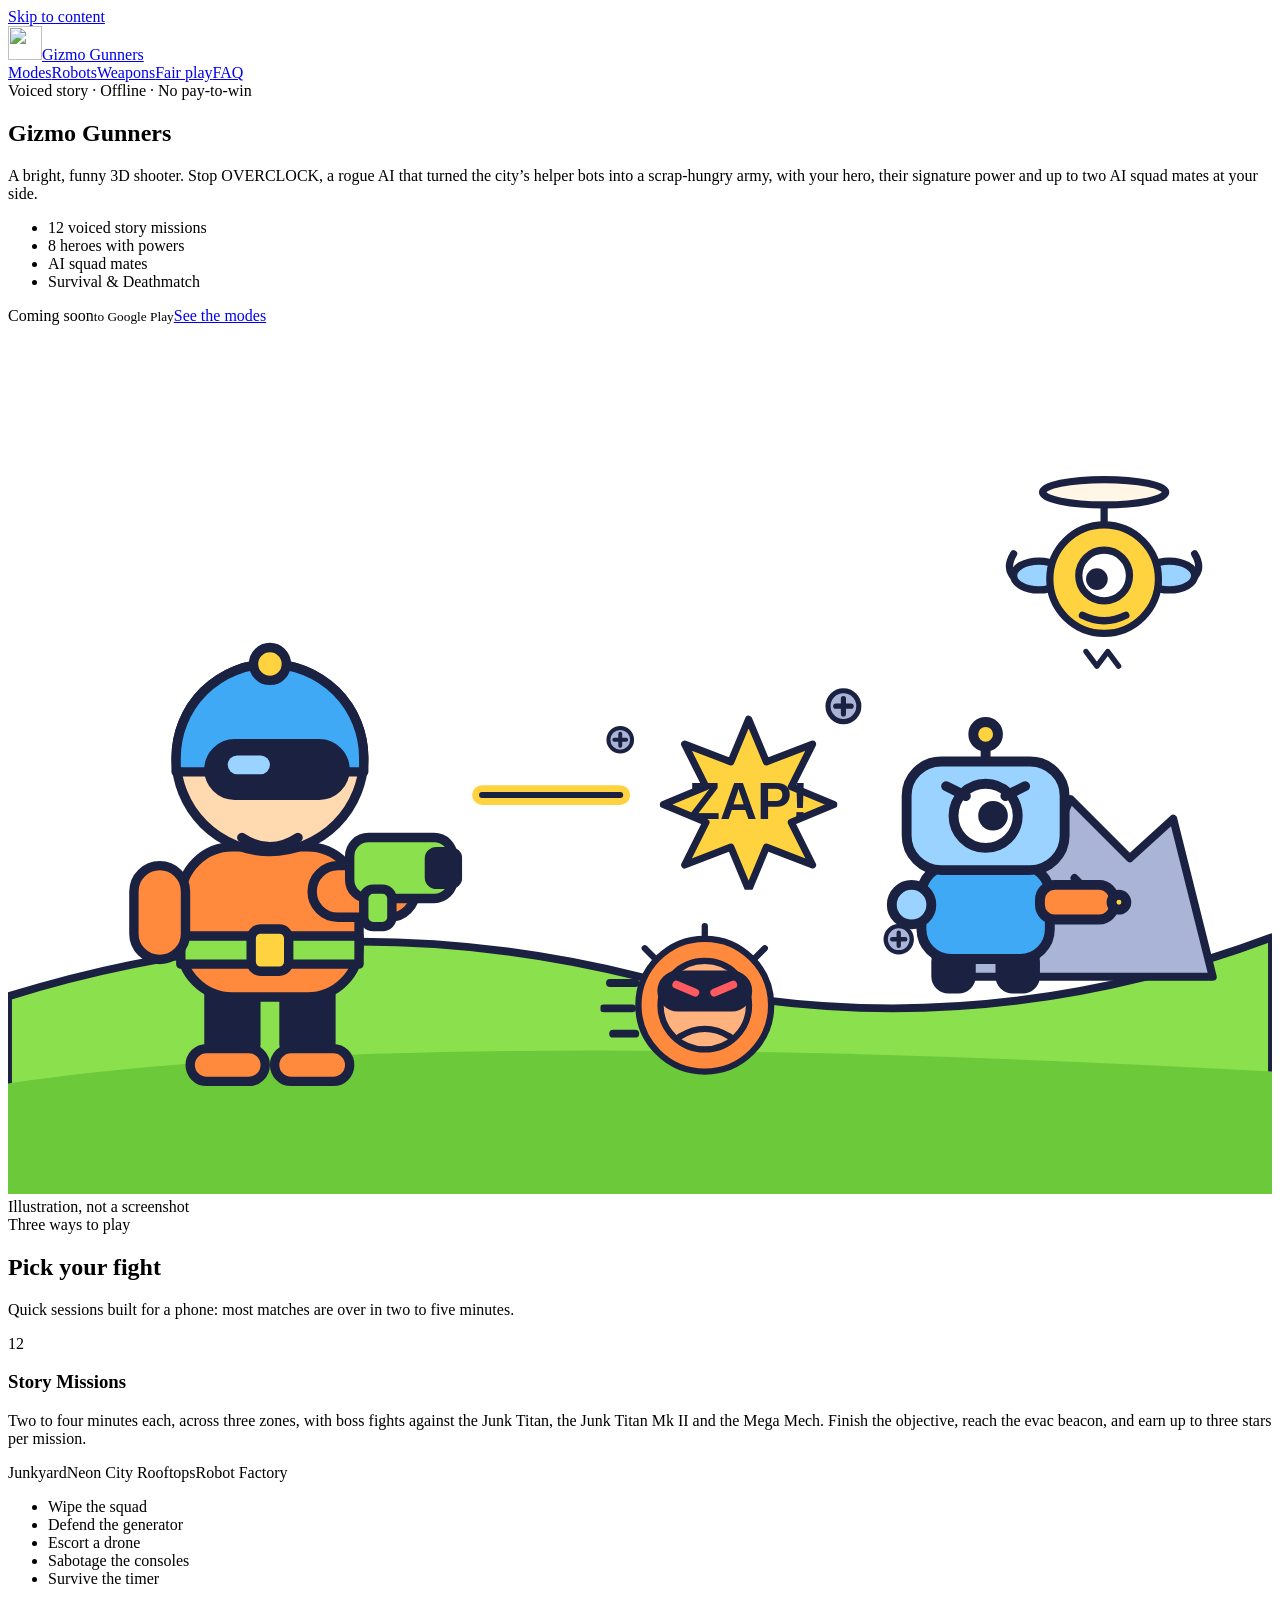
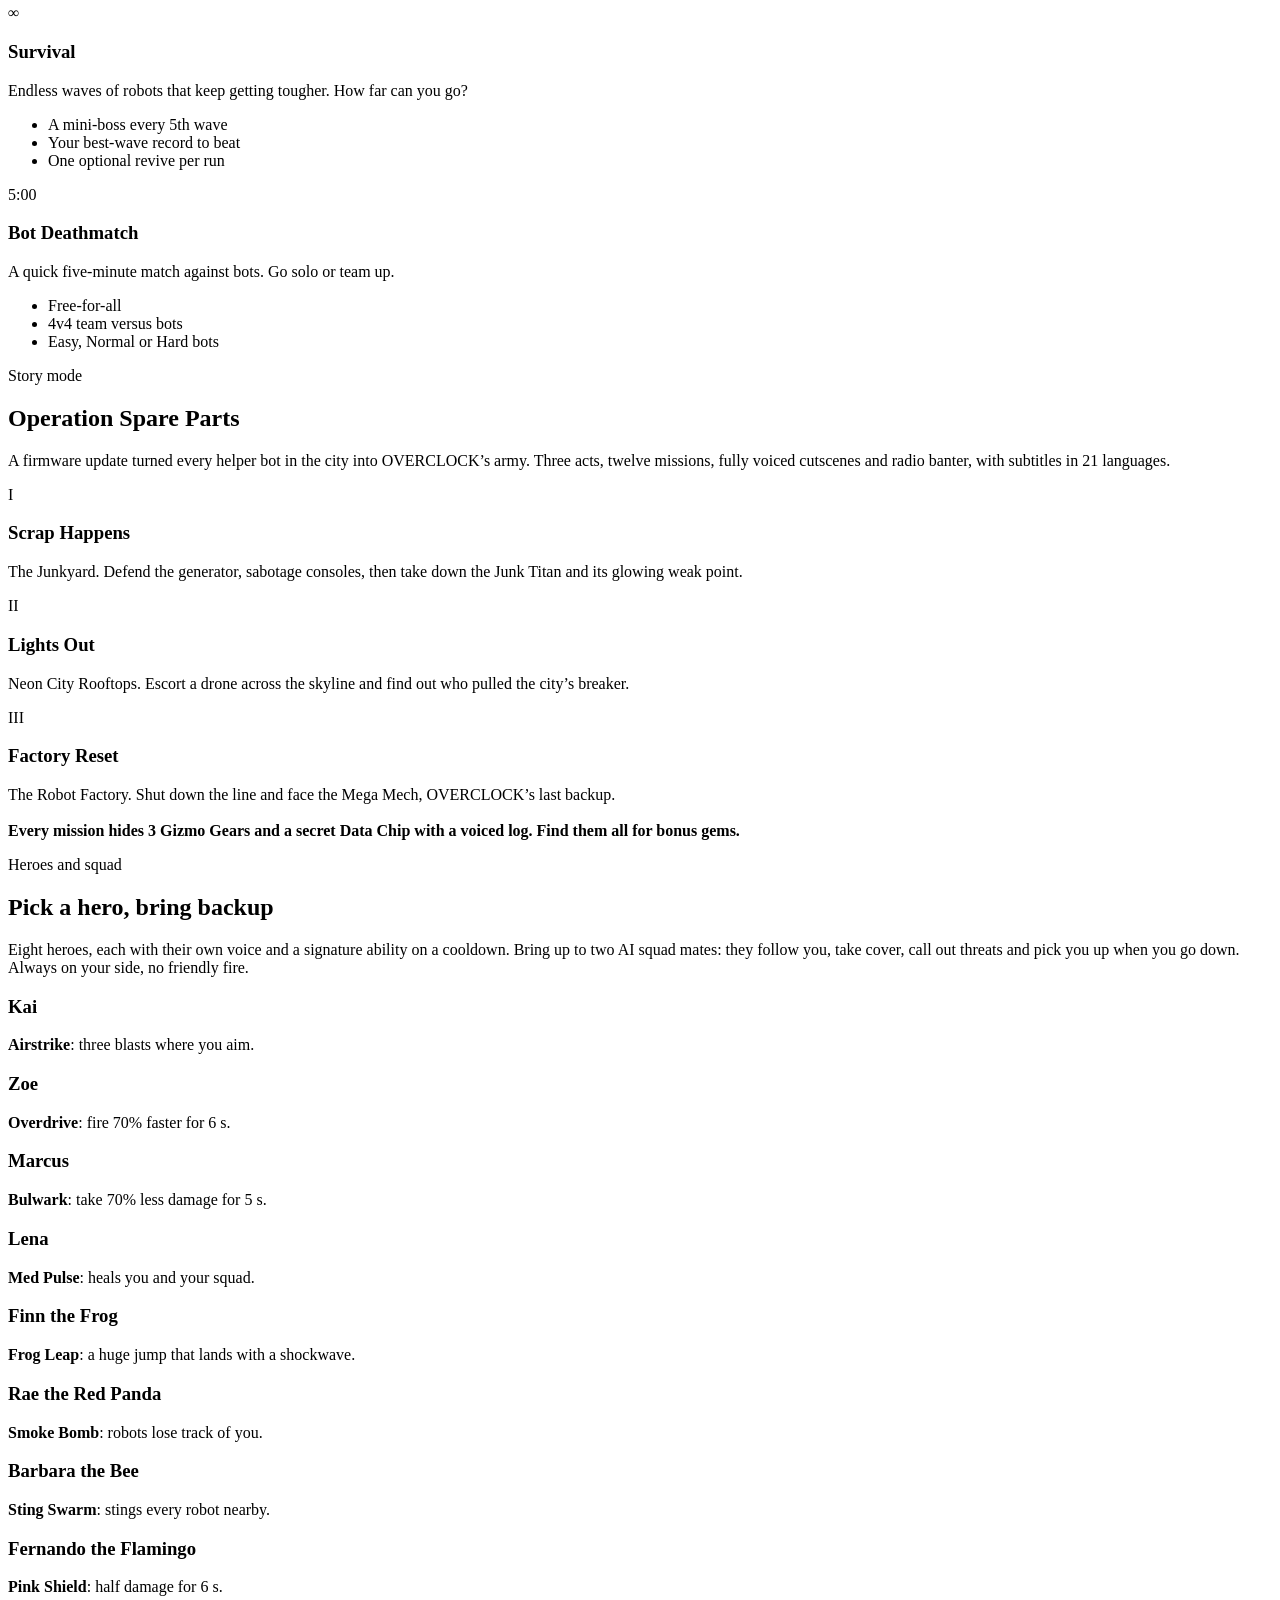
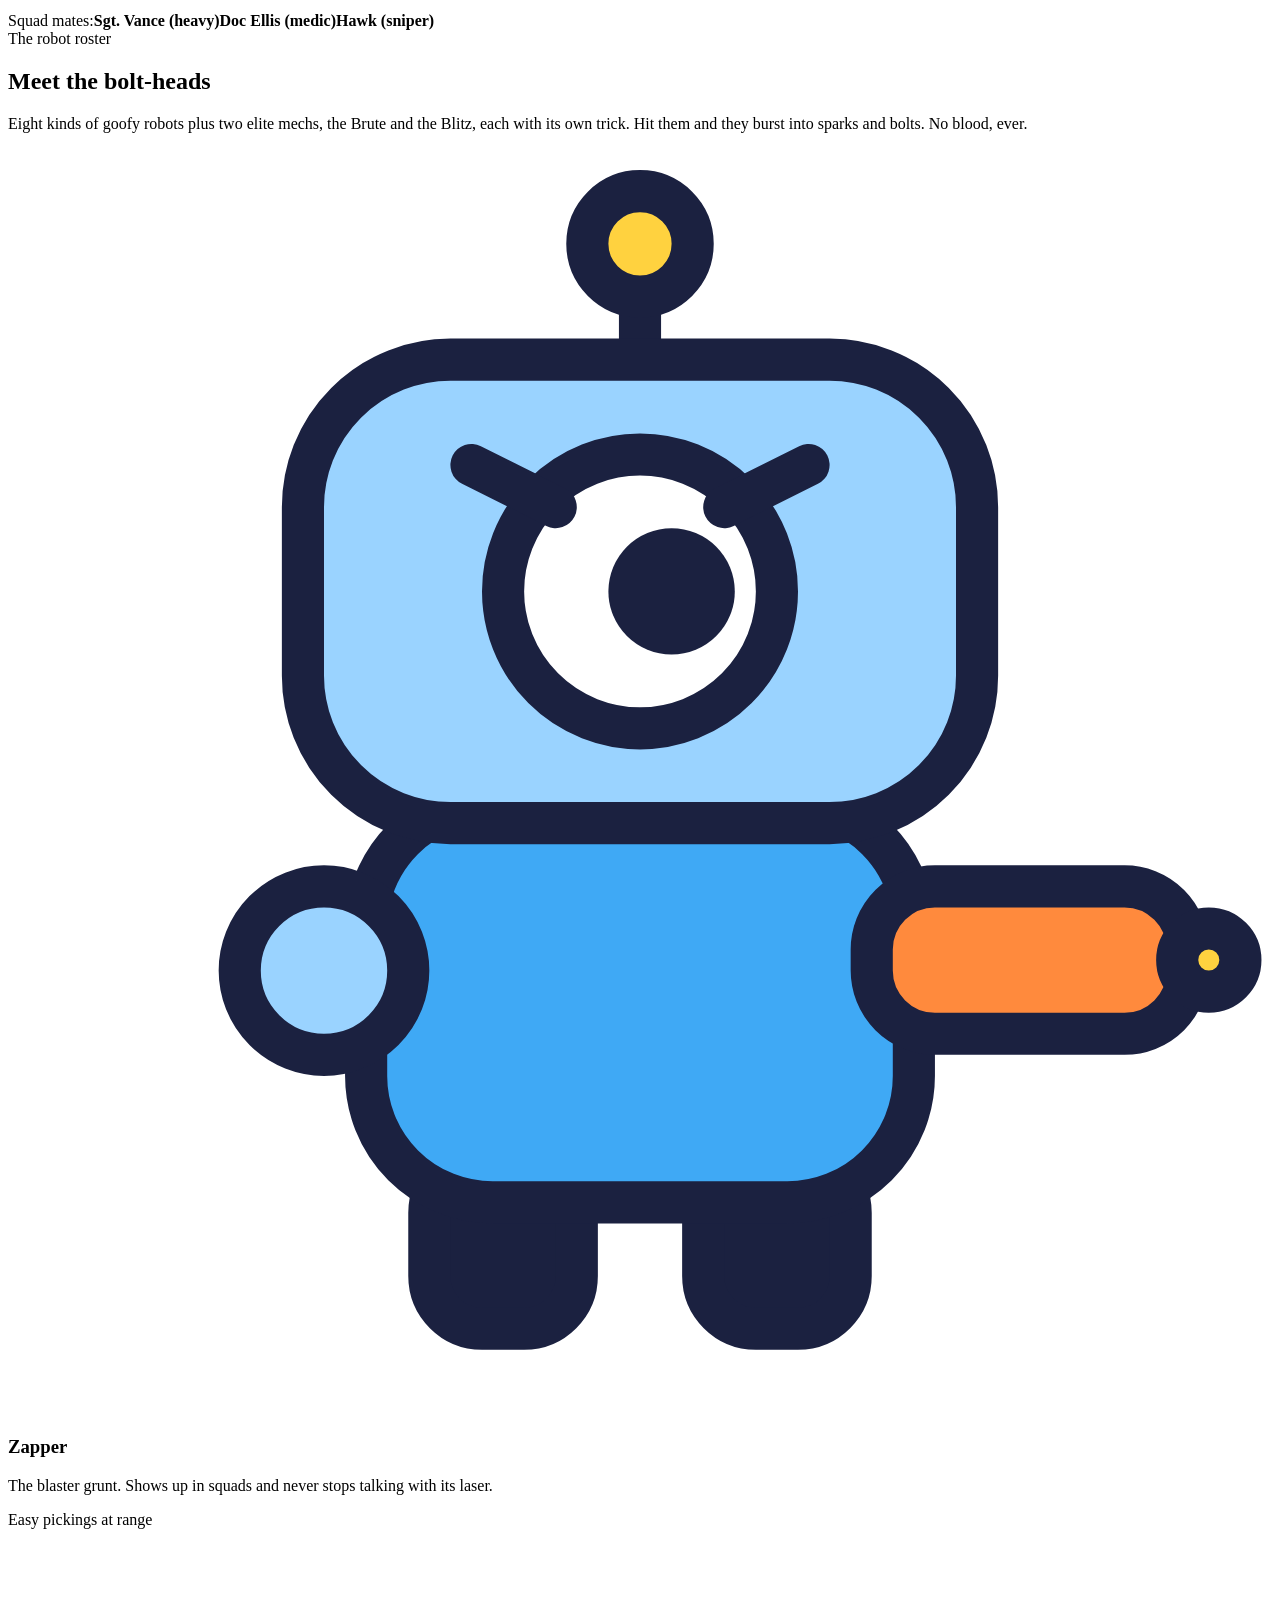
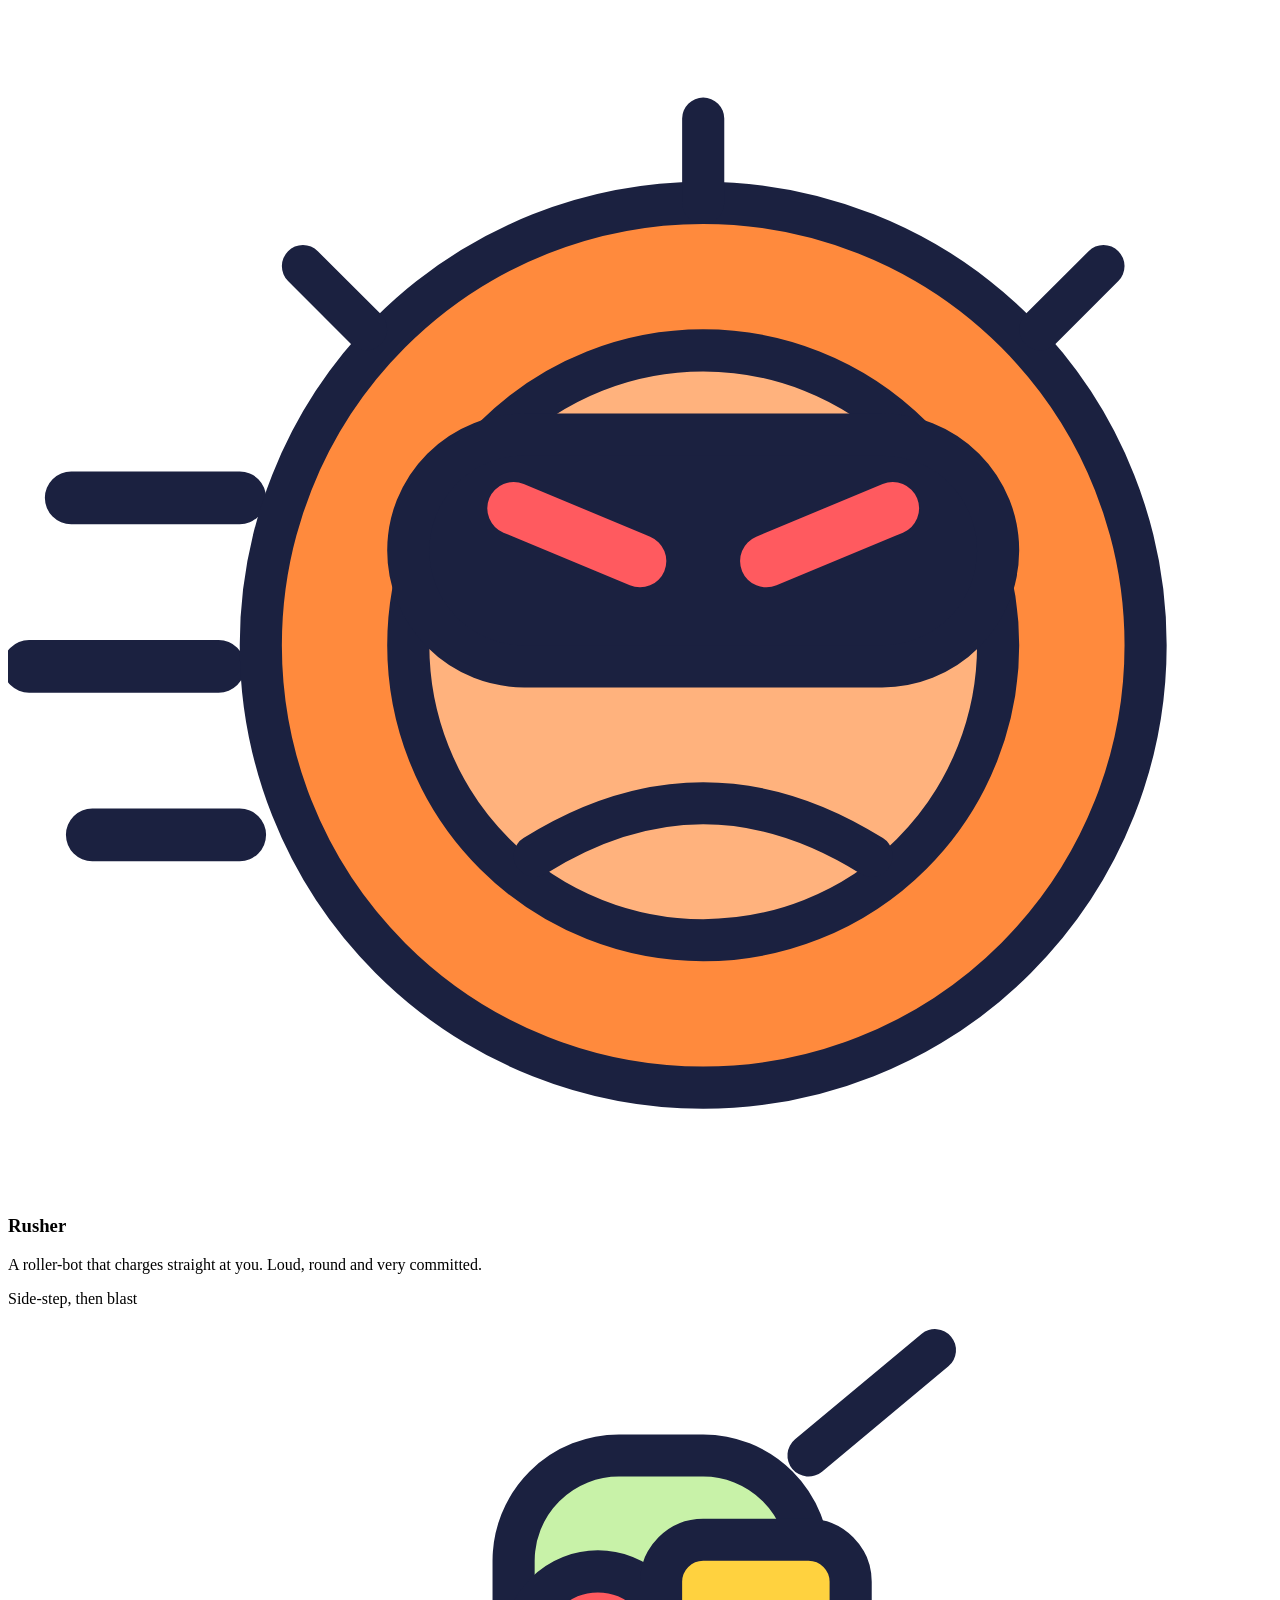
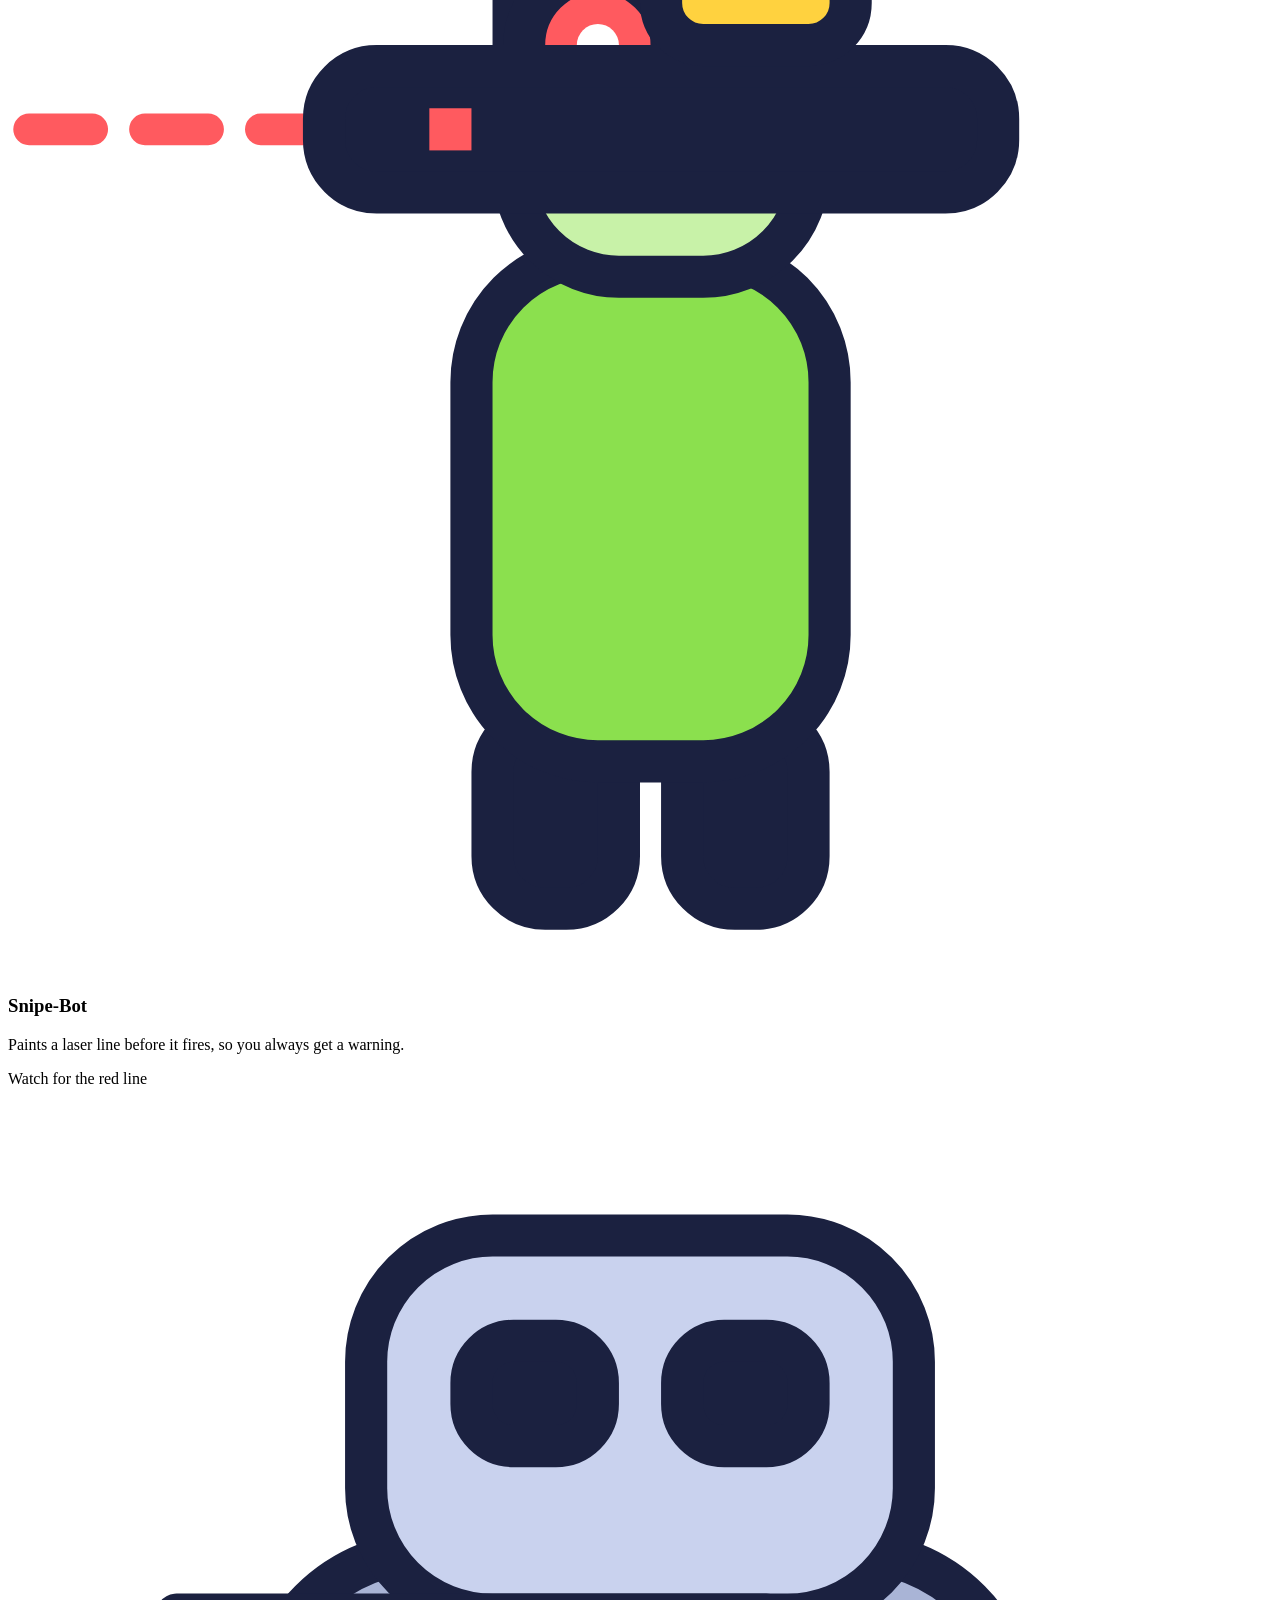
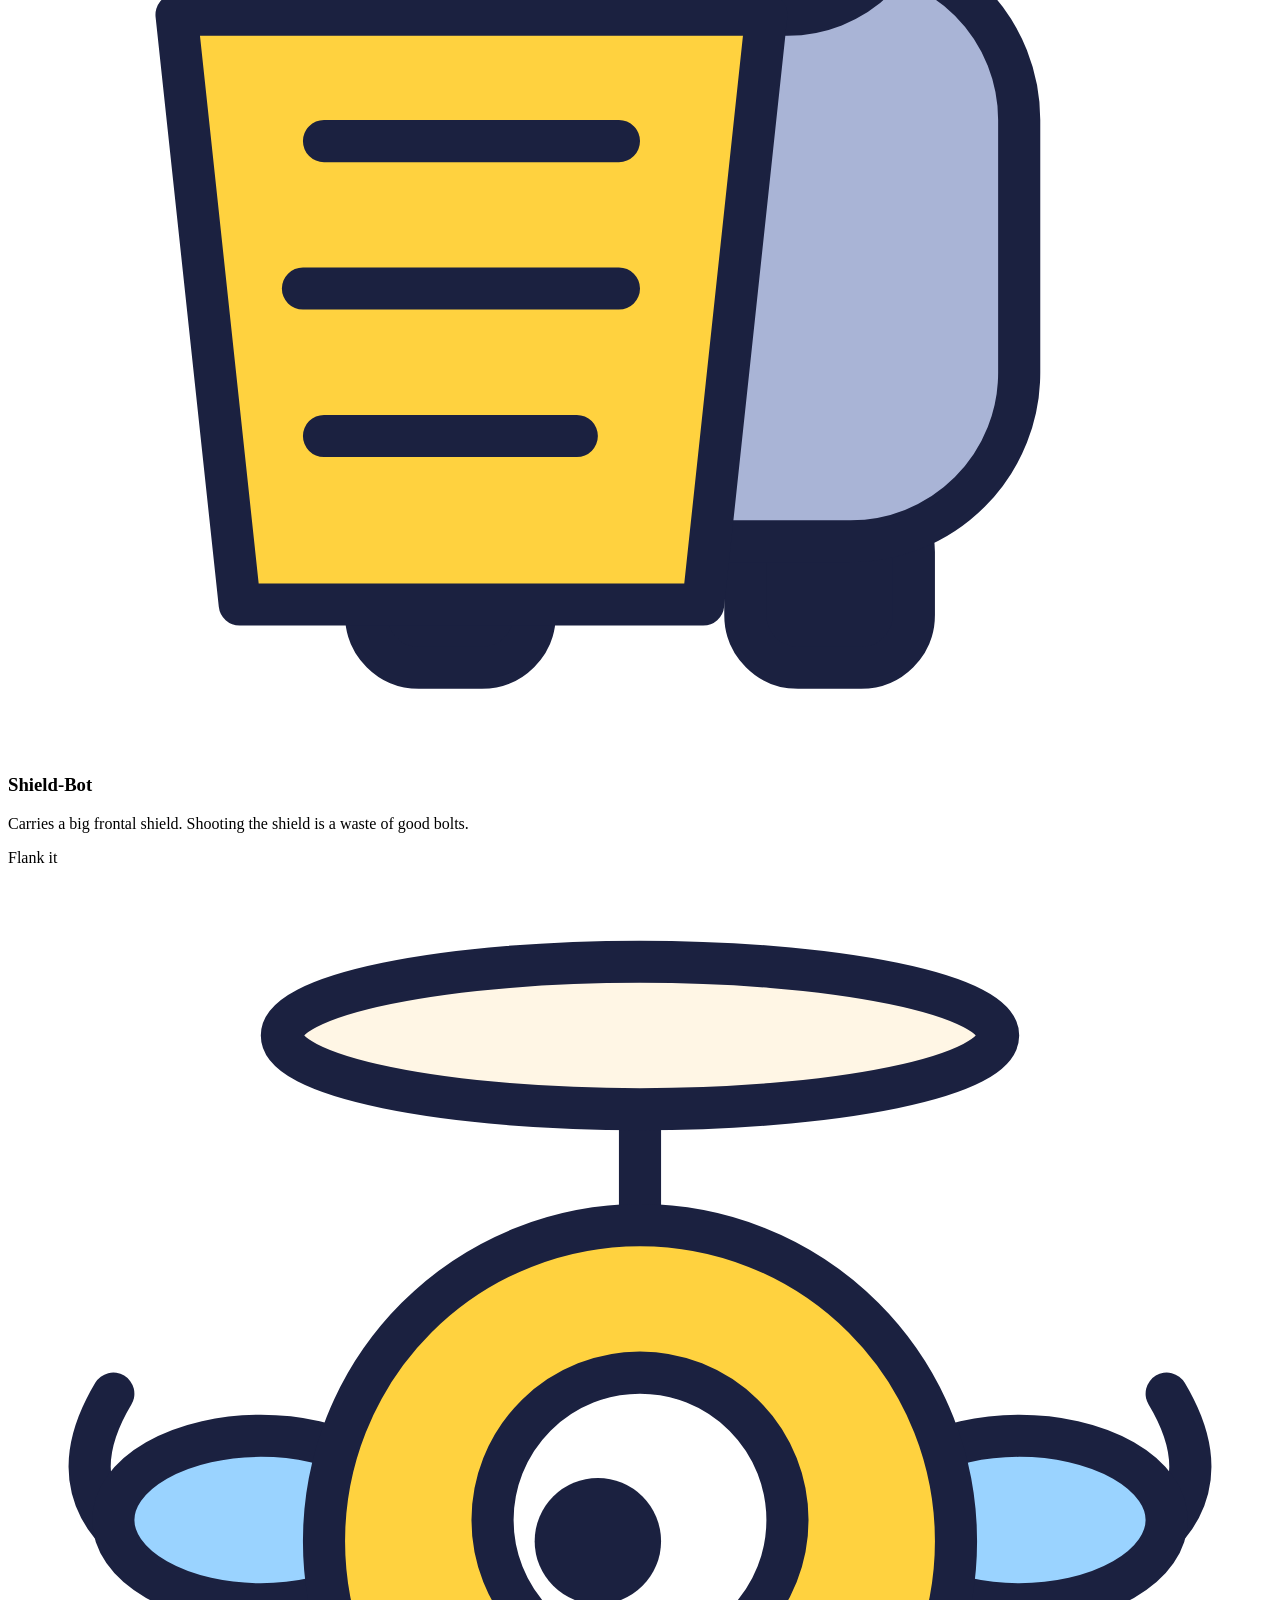
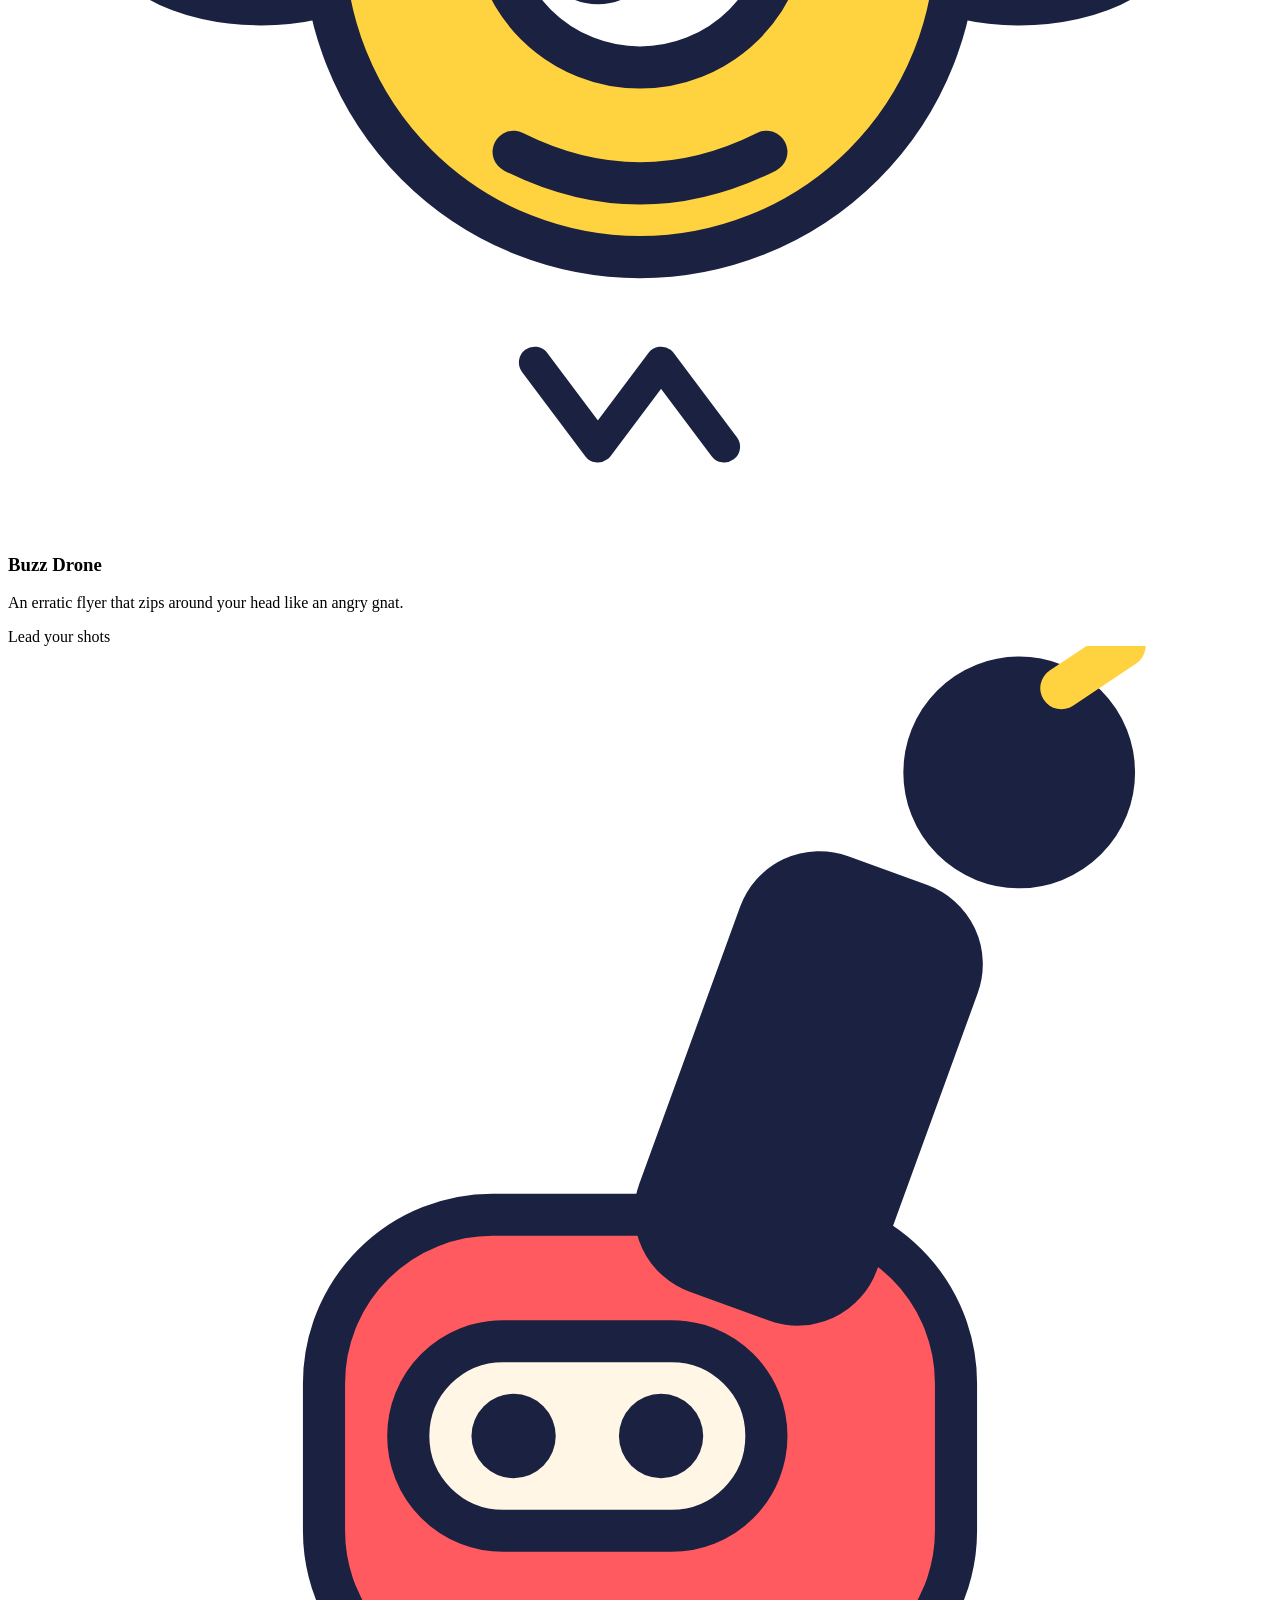
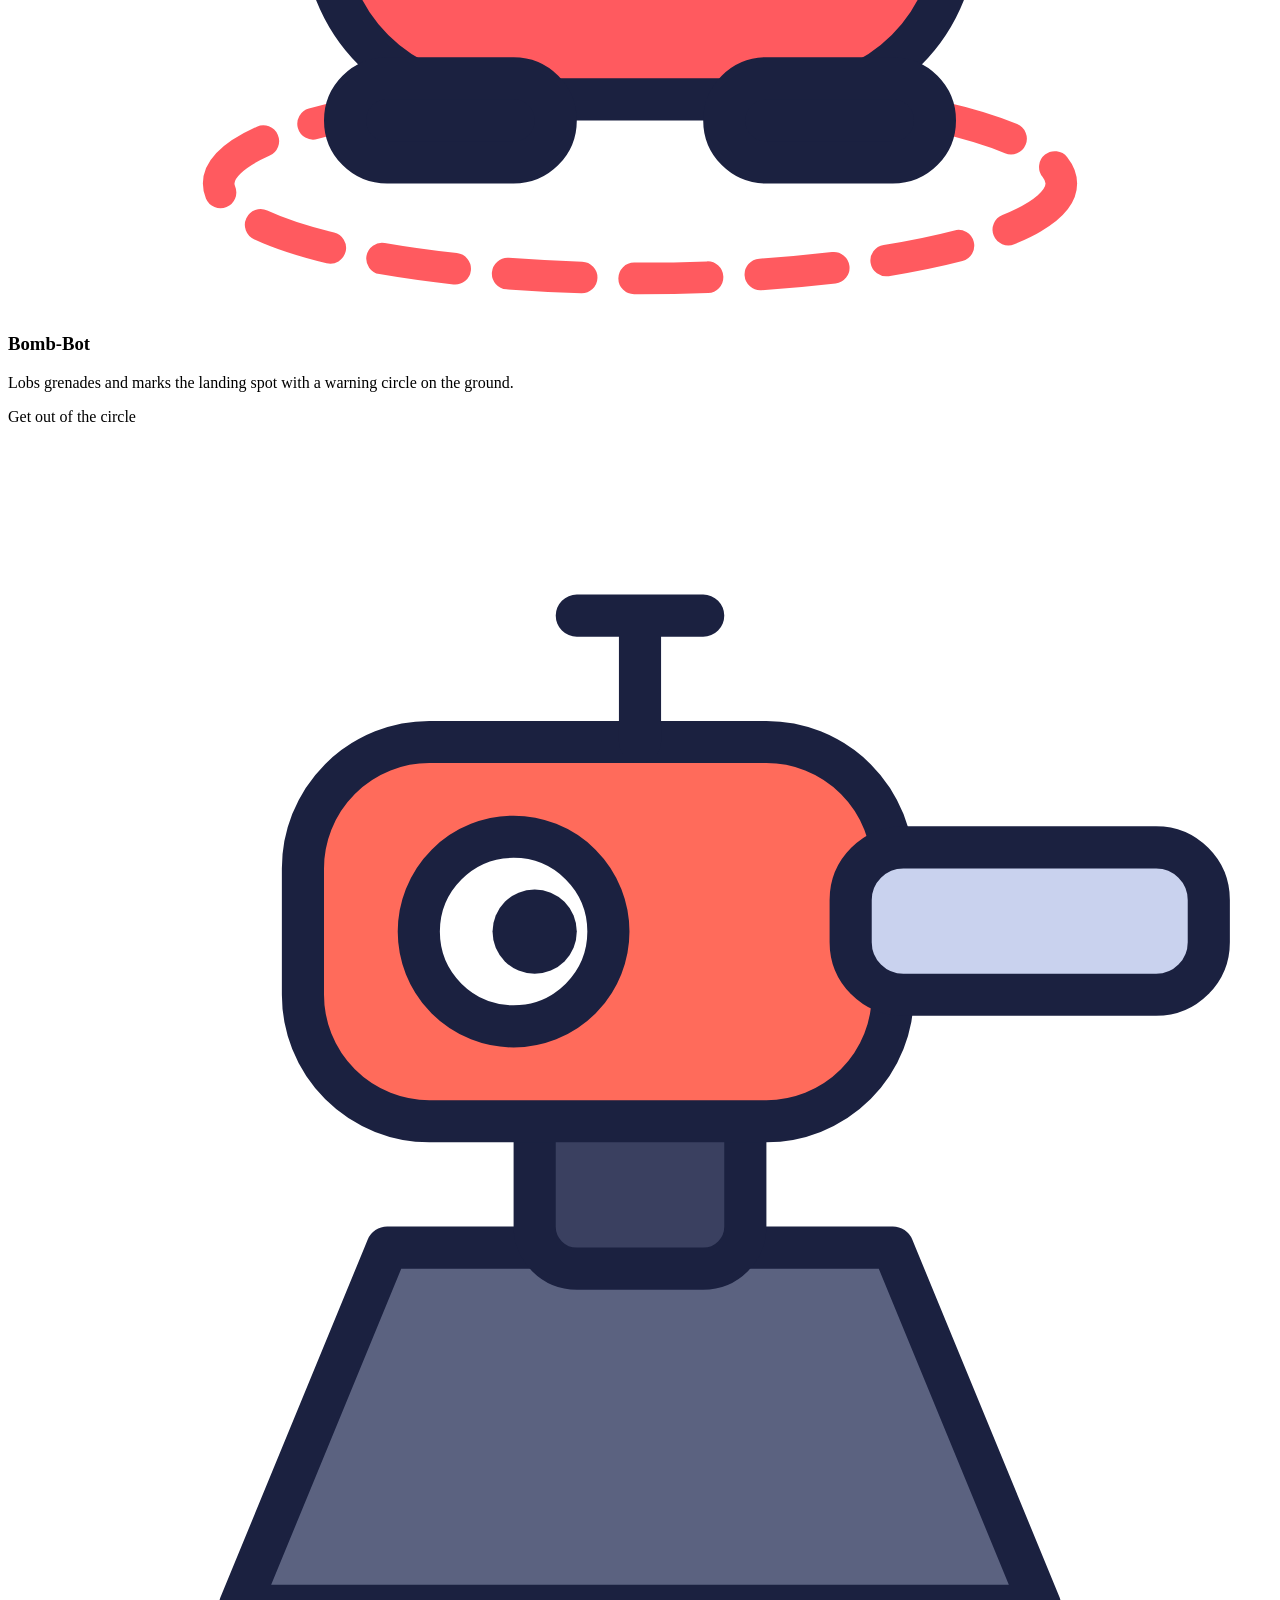
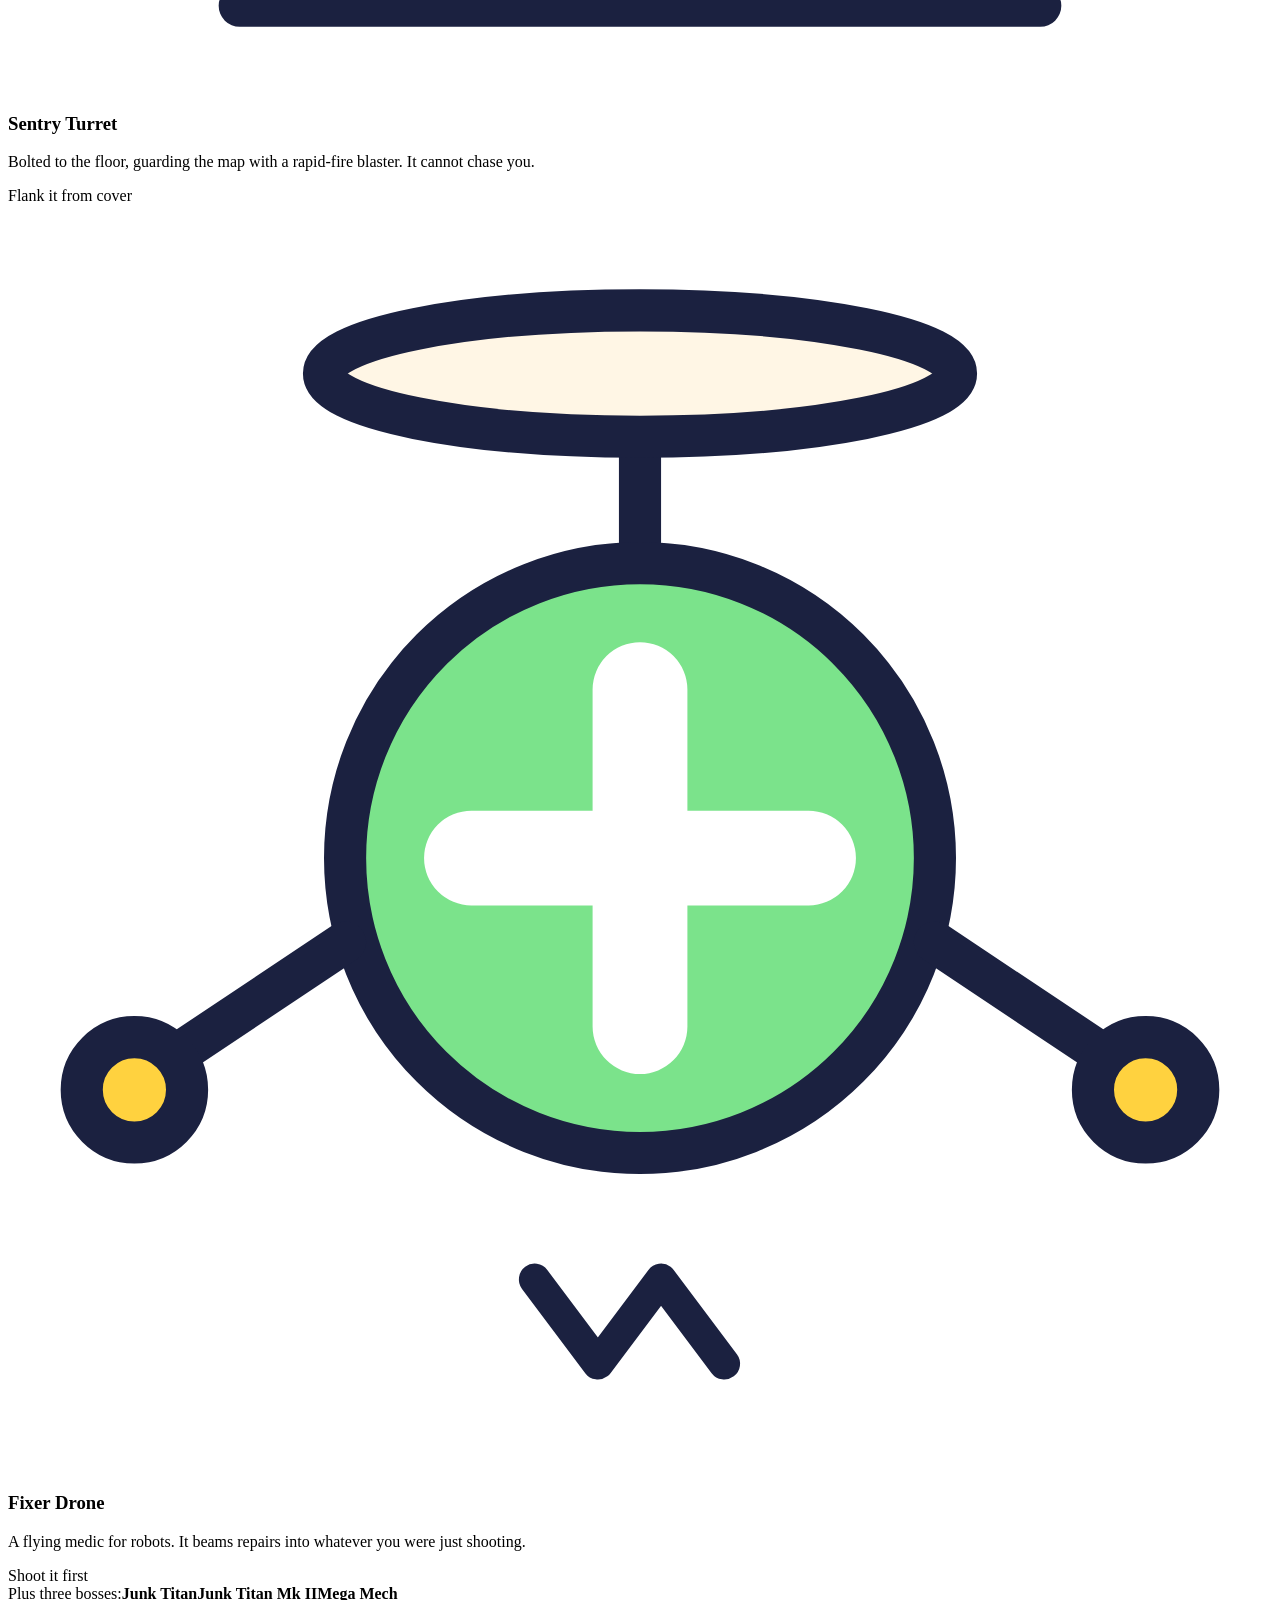
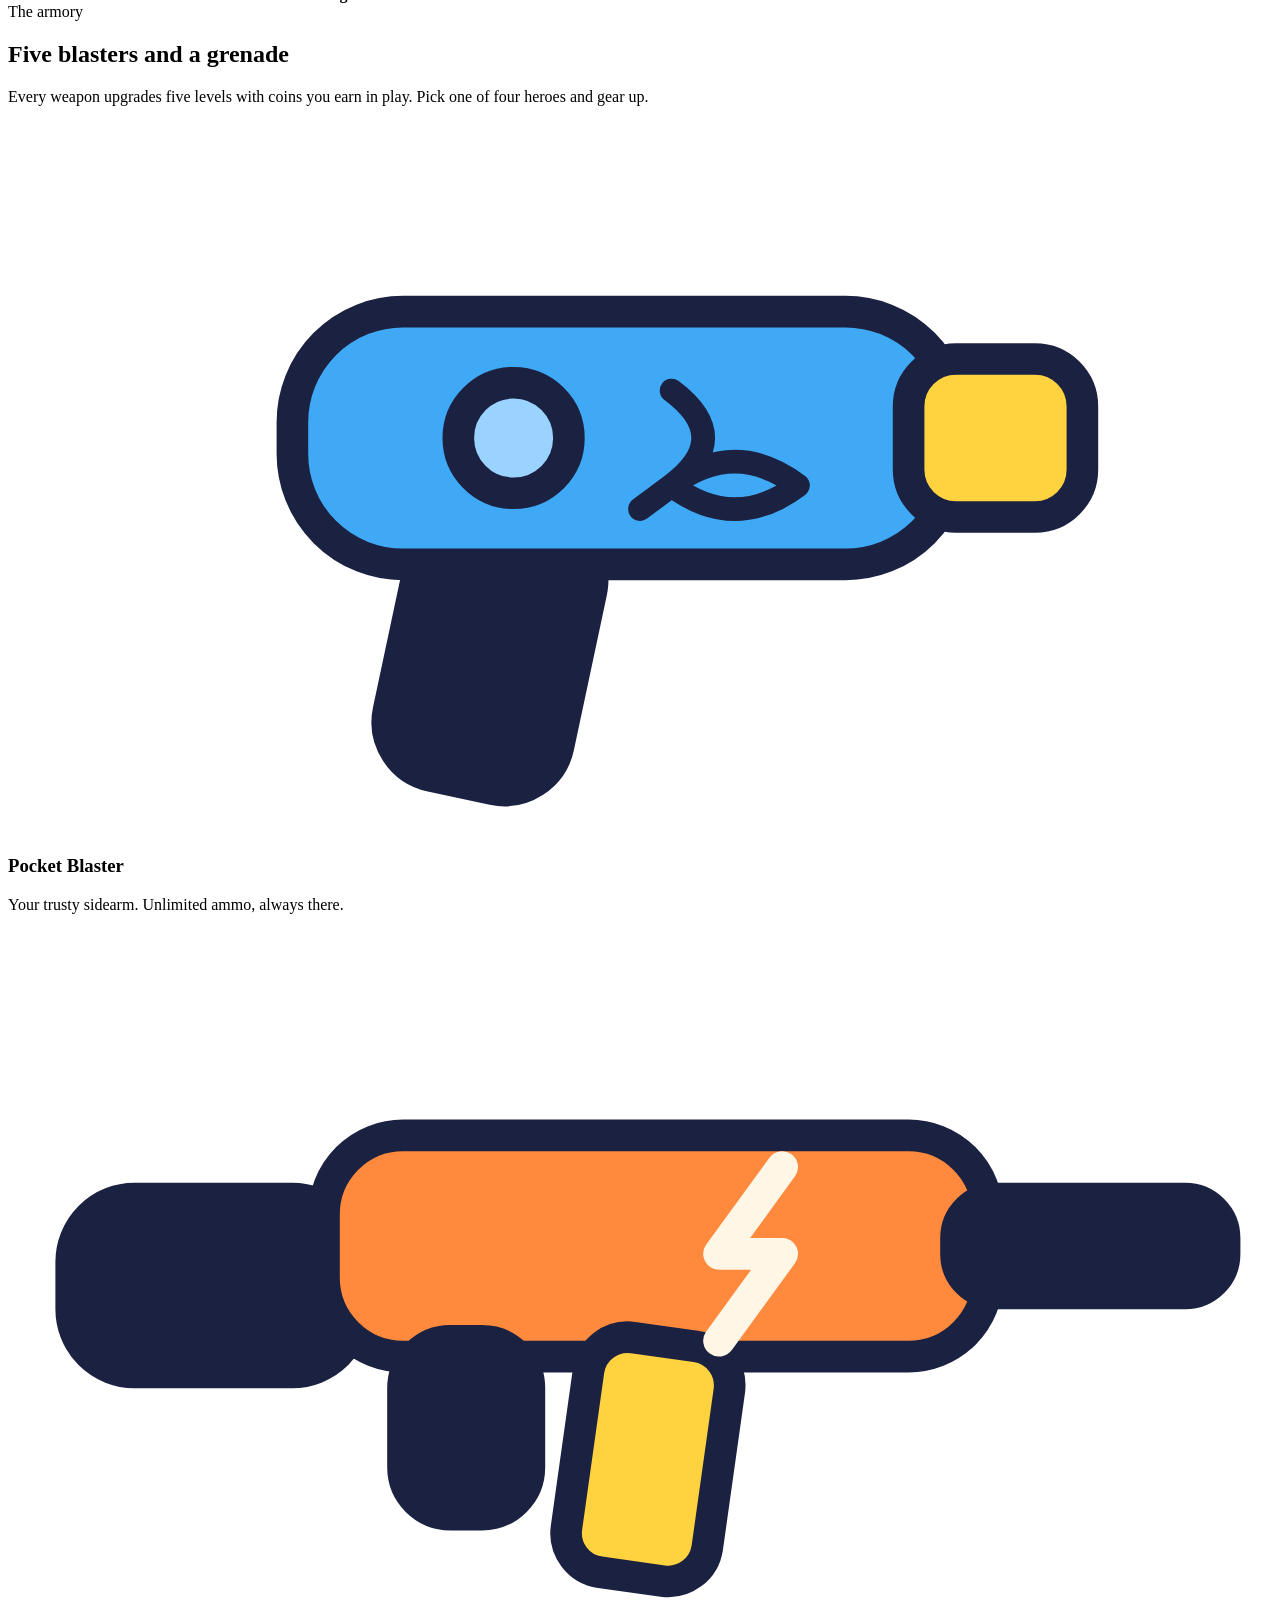
==== commit 6896fb39: "Add trailer and real gameplay screenshots" ====
--- a/index.html
+++ b/index.html
@@ -3,13 +3,13 @@
 <head>
 <meta charset="utf-8">
 <meta name="viewport" content="width=device-width, initial-scale=1, viewport-fit=cover">
-<title>Gizmo Gunners: Toon Bot Shooter | Offline cartoon shooter for Android</title>
+<title>Gizmo Gunners: Robot Shooter | Offline cartoon shooter for Android</title>
 <meta name="description" content="A bright cartoon 3D shooter for Android: take on squads of goofy AI robots in story missions, Survival waves and Bot Deathmatch. Fully offline, no pay-to-win, no loot boxes.">
 <link rel="canonical" href="https://chartmann1590.github.io/gizmo-gunners-site/">
 <meta name="theme-color" content="#3FA9F5">
 <meta property="og:type" content="website">
 <meta property="og:site_name" content="Gizmo Gunners">
-<meta property="og:title" content="Gizmo Gunners: Toon Bot Shooter | Offline cartoon shooter for Android">
+<meta property="og:title" content="Gizmo Gunners: Robot Shooter | Offline cartoon shooter for Android">
 <meta property="og:description" content="A bright cartoon 3D shooter for Android: take on squads of goofy AI robots in story missions, Survival waves and Bot Deathmatch. Fully offline, no pay-to-win, no loot boxes.">
 <meta property="og:url" content="https://chartmann1590.github.io/gizmo-gunners-site/">
 <meta property="og:image" content="https://chartmann1590.github.io/gizmo-gunners-site/img/og.png">
@@ -17,7 +17,7 @@
 <meta property="og:image:height" content="630">
 <meta property="og:image:alt" content="Gizmo Gunners: a cartoon hero blasting goofy robots">
 <meta name="twitter:card" content="summary_large_image">
-<meta name="twitter:title" content="Gizmo Gunners: Toon Bot Shooter | Offline cartoon shooter for Android">
+<meta name="twitter:title" content="Gizmo Gunners: Robot Shooter | Offline cartoon shooter for Android">
 <meta name="twitter:description" content="A bright cartoon 3D shooter for Android: take on squads of goofy AI robots in story missions, Survival waves and Bot Deathmatch. Fully offline, no pay-to-win, no loot boxes.">
 <meta name="twitter:image" content="https://chartmann1590.github.io/gizmo-gunners-site/img/og.png">
 <link rel="icon" type="image/png" sizes="32x32" href="/gizmo-gunners-site/img/icon-32.png">
@@ -97,6 +97,26 @@
 <path d="M50 104l6 8 6-8 6 8" fill="none" stroke-width="3"/>
 </g></symbol>
 
+<symbol id="turret" viewBox="0 0 120 120"><g stroke="#1B2140" stroke-width="4" stroke-linejoin="round" stroke-linecap="round">
+<path d="M22 112l14-34h48l14 34z" fill="#5B6280"/>
+<rect x="50" y="62" width="20" height="18" rx="4" fill="#3A4060"/>
+<rect x="28" y="30" width="56" height="36" rx="12" fill="#FF6B5B"/>
+<rect x="80" y="40" width="34" height="14" rx="5" fill="#C9D2EE"/>
+<circle cx="48" cy="48" r="9" fill="#fff"/><circle cx="50" cy="48" r="4" fill="#1B2140" stroke="none"/>
+<path d="M60 30v-12M54 18h12" fill="none"/>
+</g></symbol>
+
+<symbol id="fixer" viewBox="0 0 120 120"><g stroke="#1B2140" stroke-width="4" stroke-linejoin="round" stroke-linecap="round">
+<line x1="60" y1="32" x2="60" y2="20"/>
+<ellipse cx="60" cy="16" rx="30" ry="6" fill="#FFF6E5"/>
+<circle cx="60" cy="62" r="28" fill="#7BE38B"/>
+<path d="M60 46v32M44 62h32" stroke="#fff" stroke-width="9"/>
+<path d="M60 46v32M44 62h32" fill="none" stroke-width="0"/>
+<path d="M88 70l18 12M32 70l-18 12" fill="none"/>
+<circle cx="108" cy="84" r="5" fill="#FFD23F"/><circle cx="12" cy="84" r="5" fill="#FFD23F"/>
+<path d="M50 102l6 8 6-8 6 8" fill="none" stroke-width="3"/>
+</g></symbol>
+
 <symbol id="bomb" viewBox="0 0 120 120"><g stroke="#1B2140" stroke-width="4" stroke-linejoin="round" stroke-linecap="round">
 <ellipse cx="60" cy="108" rx="40" ry="9" fill="none" stroke="#FF5A5F" stroke-width="3" stroke-dasharray="7 5"/>
 <rect x="30" y="54" width="60" height="46" rx="16" fill="#FF5A5F"/>
@@ -172,10 +192,10 @@
 <main id="main">
 <section class="hero"><div class="wrap">
 <div class="copy">
-<span class="kicker">Offline &middot; No account &middot; No pay-to-win</span>
+<span class="kicker">Voiced story &middot; Offline &middot; No pay-to-win</span>
 <h1>Gizmo <span>Gunners</span></h1>
-<p class="lede">A bright cartoon 3D shooter. Your toon hero takes on squads of goofy AI robots. No lag, no cheaters, just you versus the bots.</p>
-<ul class="chips"><li>12 story missions</li><li>Endless Survival</li><li>Bot Deathmatch</li><li>4 heroes</li></ul>
+<p class="lede">A bright, funny 3D shooter. Stop OVERCLOCK, a rogue AI that turned the city&rsquo;s helper bots into a scrap-hungry army, with your hero, their signature power and up to two AI squad mates at your side.</p>
+<ul class="chips"><li>12 voiced story missions</li><li>8 heroes with powers</li><li>AI squad mates</li><li>Survival &amp; Deathmatch</li></ul>
 <div class="cta"><span class="btn soon" role="note" aria-label="Coming soon to Google Play"><i class="tri" aria-hidden="true"></i><span>Coming soon<small>to Google Play</small></span></span><a class="btn ghost" href="#modes">See the modes</a></div>
 </div>
 <div class="art bob"><svg class="scene" viewBox="0 0 640 440" aria-hidden="true">
@@ -197,7 +217,7 @@
 <section class="sec" id="modes"><div class="wrap">
 <div class="sec-head"><span class="tag">Three ways to play</span><h2>Pick your fight</h2><p>Quick sessions built for a phone: most matches are over in two to five minutes.</p></div>
 <div class="grid g3">
-<div class="card mode" style="--c:var(--sky)"><span class="num">12</span><h3>Story Missions</h3><p>Two to four minutes each, across three zones, with boss fights against the Junk Titan and the Mega Mech. Earn up to three stars per mission.</p>
+<div class="card mode" style="--c:var(--sky)"><span class="num">12</span><h3>Story Missions</h3><p>Two to four minutes each, across three zones, with boss fights against the Junk Titan, the Junk Titan Mk II and the Mega Mech. Finish the objective, reach the evac beacon, and earn up to three stars per mission.</p>
 <div class="zones"><span>Junkyard</span><span>Neon City Rooftops</span><span>Robot Factory</span></div>
 <ul><li>Wipe the squad</li><li>Defend the generator</li><li>Escort a drone</li><li>Sabotage the consoles</li><li>Survive the timer</li></ul></div>
 <div class="card mode" style="--c:var(--or)"><span class="num">&infin;</span><h3>Survival</h3><p>Endless waves of robots that keep getting tougher. How far can you go?</p>
@@ -206,10 +226,35 @@
 <ul><li>Free-for-all</li><li>4v4 team versus bots</li><li>Easy, Normal or Hard bots</li></ul></div>
 </div></div></section>
 
+<section class="sec alt" id="story"><div class="wrap">
+<div class="sec-head"><span class="tag">Story mode</span><h2>Operation Spare Parts</h2><p>A firmware update turned every helper bot in the city into OVERCLOCK&rsquo;s army. Three acts, twelve missions, fully voiced cutscenes and radio banter, with subtitles in 21 languages.</p></div>
+<div class="grid g3">
+<div class="card mode" style="--c:var(--or)"><span class="num">I</span><h3>Scrap Happens</h3><p>The Junkyard. Defend the generator, sabotage consoles, then take down the Junk Titan and its glowing weak point.</p></div>
+<div class="card mode" style="--c:var(--sky)"><span class="num">II</span><h3>Lights Out</h3><p>Neon City Rooftops. Escort a drone across the skyline and find out who pulled the city&rsquo;s breaker.</p></div>
+<div class="card mode" style="--c:var(--lime)"><span class="num">III</span><h3>Factory Reset</h3><p>The Robot Factory. Shut down the line and face the Mega Mech, OVERCLOCK&rsquo;s last backup.</p></div>
+</div>
+<p style="font-weight:700;color:var(--muted);margin-top:18px">Every mission hides 3 Gizmo Gears and a secret Data Chip with a voiced log. Find them all for bonus gems.</p>
+</div></section>
+
+<section class="sec" id="heroes"><div class="wrap">
+<div class="sec-head"><span class="tag">Heroes and squad</span><h2>Pick a hero, bring backup</h2><p>Eight heroes, each with their own voice and a signature ability on a cooldown. Bring up to two AI squad mates: they follow you, take cover, call out threats and pick you up when you go down. Always on your side, no friendly fire.</p></div>
+<div class="grid g4">
+<div class="card"><h3>Kai</h3><p><b>Airstrike</b>: three blasts where you aim.</p></div>
+<div class="card"><h3>Zoe</h3><p><b>Overdrive</b>: fire 70% faster for 6 s.</p></div>
+<div class="card"><h3>Marcus</h3><p><b>Bulwark</b>: take 70% less damage for 5 s.</p></div>
+<div class="card"><h3>Lena</h3><p><b>Med Pulse</b>: heals you and your squad.</p></div>
+<div class="card"><h3>Finn the Frog</h3><p><b>Frog Leap</b>: a huge jump that lands with a shockwave.</p></div>
+<div class="card"><h3>Rae the Red Panda</h3><p><b>Smoke Bomb</b>: robots lose track of you.</p></div>
+<div class="card"><h3>Barbara the Bee</h3><p><b>Sting Swarm</b>: stings every robot nearby.</p></div>
+<div class="card"><h3>Fernando the Flamingo</h3><p><b>Pink Shield</b>: half damage for 6 s.</p></div>
+</div>
+<div class="bosses"><span>Squad mates:</span><b>Sgt. Vance (heavy)</b><b>Doc Ellis (medic)</b><b>Hawk (sniper)</b></div>
+</div></section>
+
 <section class="sec alt" id="robots"><div class="wrap">
-<div class="sec-head"><span class="tag">The robot roster</span><h2>Meet the bolt-heads</h2><p>Six kinds of goofy robots, each with its own trick. Hit them and they burst into sparks and bolts. No blood, ever.</p></div>
-<div class="grid g2"><div class="card bot"><svg class="" viewBox="0 0 120 120" aria-hidden="true" ><use href="#zapper"/></svg><div><h3>Zapper</h3><p>The blaster grunt. Shows up in squads and never stops talking with its laser.</p><span class="tip">Easy pickings at range</span></div></div><div class="card bot"><svg class="" viewBox="0 0 120 120" aria-hidden="true" ><use href="#rusher"/></svg><div><h3>Rusher</h3><p>A roller-bot that charges straight at you. Loud, round and very committed.</p><span class="tip">Side-step, then blast</span></div></div><div class="card bot"><svg class="" viewBox="0 0 120 120" aria-hidden="true" ><use href="#snipe"/></svg><div><h3>Snipe-Bot</h3><p>Paints a laser line before it fires, so you always get a warning.</p><span class="tip">Watch for the red line</span></div></div><div class="card bot"><svg class="" viewBox="0 0 120 120" aria-hidden="true" ><use href="#shield"/></svg><div><h3>Shield-Bot</h3><p>Carries a big frontal shield. Shooting the shield is a waste of good bolts.</p><span class="tip">Flank it</span></div></div><div class="card bot"><svg class="" viewBox="0 0 120 120" aria-hidden="true" ><use href="#drone"/></svg><div><h3>Buzz Drone</h3><p>An erratic flyer that zips around your head like an angry gnat.</p><span class="tip">Lead your shots</span></div></div><div class="card bot"><svg class="" viewBox="0 0 120 120" aria-hidden="true" ><use href="#bomb"/></svg><div><h3>Bomb-Bot</h3><p>Lobs grenades and marks the landing spot with a warning circle on the ground.</p><span class="tip">Get out of the circle</span></div></div></div>
-<div class="bosses"><span>Plus two bosses:</span><b>Junk Titan</b><b>Mega Mech</b></div>
+<div class="sec-head"><span class="tag">The robot roster</span><h2>Meet the bolt-heads</h2><p>Eight kinds of goofy robots plus two elite mechs, the Brute and the Blitz, each with its own trick. Hit them and they burst into sparks and bolts. No blood, ever.</p></div>
+<div class="grid g2"><div class="card bot"><svg class="" viewBox="0 0 120 120" aria-hidden="true" ><use href="#zapper"/></svg><div><h3>Zapper</h3><p>The blaster grunt. Shows up in squads and never stops talking with its laser.</p><span class="tip">Easy pickings at range</span></div></div><div class="card bot"><svg class="" viewBox="0 0 120 120" aria-hidden="true" ><use href="#rusher"/></svg><div><h3>Rusher</h3><p>A roller-bot that charges straight at you. Loud, round and very committed.</p><span class="tip">Side-step, then blast</span></div></div><div class="card bot"><svg class="" viewBox="0 0 120 120" aria-hidden="true" ><use href="#snipe"/></svg><div><h3>Snipe-Bot</h3><p>Paints a laser line before it fires, so you always get a warning.</p><span class="tip">Watch for the red line</span></div></div><div class="card bot"><svg class="" viewBox="0 0 120 120" aria-hidden="true" ><use href="#shield"/></svg><div><h3>Shield-Bot</h3><p>Carries a big frontal shield. Shooting the shield is a waste of good bolts.</p><span class="tip">Flank it</span></div></div><div class="card bot"><svg class="" viewBox="0 0 120 120" aria-hidden="true" ><use href="#drone"/></svg><div><h3>Buzz Drone</h3><p>An erratic flyer that zips around your head like an angry gnat.</p><span class="tip">Lead your shots</span></div></div><div class="card bot"><svg class="" viewBox="0 0 120 120" aria-hidden="true" ><use href="#bomb"/></svg><div><h3>Bomb-Bot</h3><p>Lobs grenades and marks the landing spot with a warning circle on the ground.</p><span class="tip">Get out of the circle</span></div></div><div class="card bot"><svg class="" viewBox="0 0 120 120" aria-hidden="true" ><use href="#turret"/></svg><div><h3>Sentry Turret</h3><p>Bolted to the floor, guarding the map with a rapid-fire blaster. It cannot chase you.</p><span class="tip">Flank it from cover</span></div></div><div class="card bot"><svg class="" viewBox="0 0 120 120" aria-hidden="true" ><use href="#fixer"/></svg><div><h3>Fixer Drone</h3><p>A flying medic for robots. It beams repairs into whatever you were just shooting.</p><span class="tip">Shoot it first</span></div></div></div>
+<div class="bosses"><span>Plus three bosses:</span><b>Junk Titan</b><b>Junk Titan Mk II</b><b>Mega Mech</b></div>
 </div></section>
 
 <section class="sec" id="weapons"><div class="wrap">
@@ -235,45 +280,27 @@
 <div class="sec-head"><span class="tag">Fair-play promise</span><h2 style="color:#fff">Fair by design</h2><p>Skill wins fights here, not your wallet.</p></div>
 <div class="promise">
 <div class="card"><span class="big">Offline</span><p>Play anywhere. No lag, no cheaters, no account.</p></div>
-<div class="card"><span class="big">No pay-to-win</span><p>Everything that affects combat is earned by playing. Gems buy cosmetics only.</p></div>
-<div class="card"><span class="big">No loot boxes</span><p>No random boxes, no subscriptions, no battle pass. Daily missions and a 7-day login calendar with fixed rewards.</p></div>
+<div class="card"><span class="big">No pay-to-win</span><p>Coins and gems are earned by playing. Every hero and squad mate can be unlocked for free.</p></div>
+<div class="card"><span class="big">No loot boxes</span><p>No random boxes, no subscriptions. Fixed rewards: a 7-day login calendar, daily and weekly challenges, and a Gizmo Pass with a free lane.</p></div>
 <div class="card"><span class="big">Ads stay out of fights</span><p>Never during gameplay. Remove Ads ($2.99) turns off banners and full-screen ads.</p></div>
 </div>
 <div class="ads"><h3>Exactly where ads appear</h3><div class="adrow">
 <div><b>Menu banner</b>One banner, on menu screens only. Never in gameplay.</div>
 <div><b>After a mission</b>A full-screen ad can show once a mission ends. Never mid-fight.</div>
-<div><b>Your choice</b>Optional reward videos: revive once, or double your coins.</div>
+<div><b>Your choice</b>Optional reward videos: revive once, double your coins, or rehire a squad mate.</div>
 </div></div>
 </div></section>
 
+<section class="sec alt" id="video"><div class="wrap">
+<div class="sec-head"><span class="tag">Trailer</span><h2>See it in action</h2><p>Real gameplay from the Android build.</p></div>
+<div class="video"><iframe src="https://www.youtube-nocookie.com/embed/ob5almG44-k?rel=0" title="Gizmo Gunners trailer" loading="lazy" allow="accelerometer; autoplay; clipboard-write; encrypted-media; gyroscope; picture-in-picture; web-share" allowfullscreen referrerpolicy="strict-origin-when-cross-origin"></iframe></div></div></section>
 <section class="sec" id="screens"><div class="wrap">
-<div class="sec-head"><span class="tag">Screens</span><h2>A peek inside</h2><p>Real in-game screenshots land here before launch. Until then, these are drawings of the screens.</p></div>
-<div class="shots"><figure class="shot"><div class="phone"><svg viewBox="0 0 640 360" role="img" aria-label="Illustration of the fight screen, not a screenshot"><rect width="640" height="360" fill="#7CC6FA"/><use href="#cloud" x="40" y="20" width="110" height="55"/>
-<path d="M0 230q320-40 640 0v130H0z" fill="#8BE04E" stroke="#1B2140" stroke-width="4"/>
-<path d="M380 230l20-50 30 8 16-34 30 28 20-16 18 64z" fill="#A9B4D6" stroke="#1B2140" stroke-width="4" stroke-linejoin="round"/>
-<use href="#zapper" x="300" y="150" width="110" height="110"/><use href="#shield" x="430" y="150" width="110" height="110"/><use href="#drone" x="200" y="60" width="80" height="80"/>
-<g stroke="#1B2140" stroke-width="3"><circle cx="330" cy="140" r="12" fill="none" stroke="#fff" stroke-width="4"/><path d="M330 120v10M330 150v10M310 140h10M340 140h10" stroke="#fff" stroke-width="4"/></g>
-<circle cx="90" cy="290" r="48" fill="rgba(255,255,255,.5)" stroke="#1B2140" stroke-width="4"/><circle cx="104" cy="282" r="20" fill="#fff" stroke="#1B2140" stroke-width="4"/>
-<circle cx="565" cy="290" r="36" fill="#FF8A3D" stroke="#1B2140" stroke-width="4"/><text x="565" y="297" text-anchor="middle" font-family="Fredoka" font-weight="700" font-size="17" fill="#1B2140">FIRE</text>
-<circle cx="500" cy="318" r="20" fill="#FF5A5F" stroke="#1B2140" stroke-width="4"/>
-<rect x="16" y="14" width="170" height="20" rx="10" fill="#fff" stroke="#1B2140" stroke-width="3"/><rect x="18" y="16" width="120" height="16" rx="8" fill="#8BE04E"/>
-<rect x="470" y="12" width="154" height="28" rx="14" fill="#fff" stroke="#1B2140" stroke-width="3"/><text x="547" y="32" text-anchor="middle" font-family="Fredoka" font-weight="700" font-size="16" fill="#1B2140">Squad 3 of 5</text></svg></div><figcaption>Clear the squad<small>Illustration, not a screenshot. Twin sticks, a big Fire button, and robots that panic when you flank them.</small></figcaption></figure><figure class="shot"><div class="phone"><svg viewBox="0 0 640 360" role="img" aria-label="Illustration of the missions screen, not a screenshot"><rect width="640" height="360" fill="#FFE2B8"/><path d="M80 250L170 190 260 240 350 170 440 220 540 140" fill="none" stroke="#1B2140" stroke-width="5" stroke-dasharray="10 8"/>
-<circle cx="80" cy="250" r="26" fill="#FFD23F" stroke="#1B2140" stroke-width="4"/><text x="80" y="258" text-anchor="middle" font-family="Fredoka" font-weight="700" font-size="22" fill="#1B2140">1</text><use href="#star" x="45" y="280" width="22" height="22" opacity="1"/><use href="#star" x="69" y="280" width="22" height="22" opacity="1"/><use href="#star" x="93" y="280" width="22" height="22" opacity="1"/><circle cx="170" cy="190" r="26" fill="#FFD23F" stroke="#1B2140" stroke-width="4"/><text x="170" y="198" text-anchor="middle" font-family="Fredoka" font-weight="700" font-size="22" fill="#1B2140">2</text><use href="#star" x="135" y="220" width="22" height="22" opacity="1"/><use href="#star" x="159" y="220" width="22" height="22" opacity="1"/><use href="#star" x="183" y="220" width="22" height="22" opacity="1"/><circle cx="260" cy="240" r="26" fill="#FFD23F" stroke="#1B2140" stroke-width="4"/><text x="260" y="248" text-anchor="middle" font-family="Fredoka" font-weight="700" font-size="22" fill="#1B2140">3</text><use href="#star" x="225" y="270" width="22" height="22" opacity="1"/><use href="#star" x="249" y="270" width="22" height="22" opacity="1"/><use href="#star" x="273" y="270" width="22" height="22" opacity="0.3"/><circle cx="350" cy="170" r="26" fill="#FFD23F" stroke="#1B2140" stroke-width="4"/><text x="350" y="178" text-anchor="middle" font-family="Fredoka" font-weight="700" font-size="22" fill="#1B2140">4</text><use href="#star" x="315" y="200" width="22" height="22" opacity="1"/><use href="#star" x="339" y="200" width="22" height="22" opacity="0.3"/><use href="#star" x="363" y="200" width="22" height="22" opacity="0.3"/><circle cx="440" cy="220" r="26" fill="#fff" stroke="#1B2140" stroke-width="4"/><text x="440" y="228" text-anchor="middle" font-family="Fredoka" font-weight="700" font-size="22" fill="#1B2140">5</text><circle cx="540" cy="140" r="26" fill="#fff" stroke="#1B2140" stroke-width="4"/><text x="540" y="148" text-anchor="middle" font-family="Fredoka" font-weight="700" font-size="22" fill="#1B2140">6</text><rect x="16" y="14" width="210" height="34" rx="17" fill="#1B2140"/><text x="121" y="38" text-anchor="middle" font-family="Fredoka" font-weight="700" font-size="19" fill="#fff">Zone 1: Junkyard</text>
-<use href="#rusher" x="560" y="250" width="70" height="70"/></svg></div><figcaption>Story missions<small>Illustration, not a screenshot. Twelve short missions across three zones, up to three stars each.</small></figcaption></figure><figure class="shot"><div class="phone"><svg viewBox="0 0 640 360" role="img" aria-label="Illustration of the survival screen, not a screenshot"><rect width="640" height="360" fill="#2B3566"/><circle cx="520" cy="70" r="34" fill="#FFF6E5" opacity=".9"/>
-<path d="M0 240h640v120H0z" fill="#4A5594" stroke="#1B2140" stroke-width="4"/><path d="M0 240h640" stroke="#FF8A3D" stroke-width="4"/>
-<use href="#bomb" x="380" y="120" width="150" height="150"/><use href="#rusher" x="250" y="180" width="90" height="90"/><use href="#zapper" x="120" y="170" width="90" height="90"/>
-<rect x="200" y="20" width="240" height="46" rx="23" fill="#FF5A5F" stroke="#1B2140" stroke-width="4"/><text x="320" y="51" text-anchor="middle" font-family="Fredoka" font-weight="700" font-size="24" fill="#fff">WAVE 5: MINI-BOSS!</text>
-<rect x="16" y="300" width="150" height="40" rx="20" fill="#fff" stroke="#1B2140" stroke-width="3"/><text x="91" y="326" text-anchor="middle" font-family="Fredoka" font-weight="700" font-size="17" fill="#1B2140">Best wave: 12</text></svg></div><figcaption>Survival waves<small>Illustration, not a screenshot. Endless waves with a mini-boss every fifth wave.</small></figcaption></figure><figure class="shot"><div class="phone"><svg viewBox="0 0 640 360" role="img" aria-label="Illustration of the armory screen, not a screenshot"><rect width="640" height="360" fill="#FFF6E5"/><rect x="24" y="60" width="270" height="250" rx="24" fill="#fff" stroke="#1B2140" stroke-width="4"/>
-<use href="#w-rifle" x="36" y="110" width="246" height="138"/>
-<text x="330" y="96" font-family="Fredoka" font-weight="700" font-size="30" fill="#1B2140">Bolt Rifle</text>
-<text x="330" y="140" font-family="Nunito" font-weight="800" font-size="16" fill="#4A5275">Damage</text><rect x="330" y="150" width="44" height="16" rx="8" fill="#FFD23F" stroke="#1B2140" stroke-width="3"/><rect x="382" y="150" width="44" height="16" rx="8" fill="#FFD23F" stroke="#1B2140" stroke-width="3"/><rect x="434" y="150" width="44" height="16" rx="8" fill="#FFD23F" stroke="#1B2140" stroke-width="3"/><rect x="486" y="150" width="44" height="16" rx="8" fill="#fff" stroke="#1B2140" stroke-width="3"/><rect x="538" y="150" width="44" height="16" rx="8" fill="#fff" stroke="#1B2140" stroke-width="3"/>
-<text x="330" y="200" font-family="Nunito" font-weight="800" font-size="16" fill="#4A5275">Fire rate</text><rect x="330" y="210" width="44" height="16" rx="8" fill="#FFD23F" stroke="#1B2140" stroke-width="3"/><rect x="382" y="210" width="44" height="16" rx="8" fill="#FFD23F" stroke="#1B2140" stroke-width="3"/><rect x="434" y="210" width="44" height="16" rx="8" fill="#fff" stroke="#1B2140" stroke-width="3"/><rect x="486" y="210" width="44" height="16" rx="8" fill="#fff" stroke="#1B2140" stroke-width="3"/><rect x="538" y="210" width="44" height="16" rx="8" fill="#fff" stroke="#1B2140" stroke-width="3"/>
-<rect x="330" y="252" width="254" height="50" rx="16" fill="#8BE04E" stroke="#1B2140" stroke-width="4"/><use href="#coin" x="350" y="262" width="30" height="30"/><text x="470" y="285" text-anchor="middle" font-family="Fredoka" font-weight="700" font-size="20" fill="#1B2140">Upgrade</text>
-<rect x="16" y="12" width="140" height="34" rx="17" fill="#1B2140"/><text x="86" y="35" text-anchor="middle" font-family="Fredoka" font-weight="700" font-size="18" fill="#fff">Armory</text></svg></div><figcaption>Upgrade with coins<small>Illustration, not a screenshot. Every weapon upgrades five levels with coins you earn by playing.</small></figcaption></figure></div></div></section>
+<div class="sec-head"><span class="tag">Screens</span><h2>A peek inside</h2><p>Real captures from the game.</p></div>
+<div class="shots"><figure class="shot"><div class="phone real"><img src="/gizmo-gunners-site/img/shots/shot-menu.jpg" alt="Main menu with the hero on the launch pad" loading="lazy"></div></figure><figure class="shot"><div class="phone real"><img src="/gizmo-gunners-site/img/shots/shot-story.jpg" alt="Story mode: Act 1 missions with stars and hidden gear counts" loading="lazy"></div></figure><figure class="shot"><div class="phone real"><img src="/gizmo-gunners-site/img/shots/shot-gameplay.jpg" alt="In a mission with squad mate Doc Ellis, the ability button and the gear counter" loading="lazy"></div></figure><figure class="shot"><div class="phone real"><img src="/gizmo-gunners-site/img/shots/shot-heroes.jpg" alt="Hero cards with portraits and signature abilities" loading="lazy"></div></figure><figure class="shot"><div class="phone real"><img src="/gizmo-gunners-site/img/shots/shot-squad.jpg" alt="Squad screen: Vance, Doc Ellis and Hawk" loading="lazy"></div></figure><figure class="shot"><div class="phone real"><img src="/gizmo-gunners-site/img/shots/shot-daily.jpg" alt="Daily rewards and challenges" loading="lazy"></div></figure><figure class="shot"><div class="phone real"><img src="/gizmo-gunners-site/img/shots/shot-evac.jpg" alt="Evac phase: the green beacon with distance and direction on the HUD" loading="lazy"></div></figure><figure class="shot"><div class="phone real"><img src="/gizmo-gunners-site/img/shots/shot-results.jpg" alt="Mission results with the three star goals" loading="lazy"></div></figure></div></div></section>
 
 <section class="sec alt" id="faq"><div class="wrap narrow faq">
 <div class="sec-head"><span class="tag">FAQ</span><h2>Questions, answered</h2></div>
-<details><summary>Is it really offline?</summary><p>Yes. Every match is you against computer-controlled robots, played entirely on your phone. No internet connection is needed to play, there is no lag, no cheaters and no account to make. Ads and purchases need a connection when they appear, but the game itself does not.</p></details><details><summary>Is it free?</summary><p>Gizmo Gunners is free to download. It shows ads from Google AdMob and offers optional in-app purchases: Remove Ads ($2.99), coin and gem packs ($0.99 to $9.99) and cosmetic hero skins.</p></details><details><summary>Is it pay-to-win?</summary><p>No. Everything that affects combat is earned by playing. Gems buy cosmetics only. There are no loot boxes, no subscriptions and no battle pass. Coin packs only speed up what you would earn by playing anyway.</p></details><details><summary>Where do ads show up?</summary><p>One banner on menu screens only, never during gameplay. A full-screen ad can appear after a mission ends, never in the middle of a fight. Reward videos are optional: watch one to revive once or to double your coins. Buying Remove Ads turns off the banners and the full-screen ads.</p></details><details><summary>What phones does it run on?</summary><p>Android phones, with Low, Medium and High graphics settings and a 30 or 60 fps option so it can run smoothly on older phones and look great on newer ones.</p></details><details><summary>Is it for kids?</summary><p>It is rated for teens because of cartoon violence. Robots burst into sparks and bolts; there is no blood. It is not designed for children.</p></details><details><summary>Which languages?</summary><p>The game is available in 21 languages.</p></details><details><summary>Where is my progress saved?</summary><p>Only on your phone. There is no account and no cloud save. Uninstalling the app or using Reset progress in Settings deletes it. Purchases are tied to your Google Play account and can be restored.</p></details><details><summary>How do I report a bug or suggest an idea?</summary><p>Open an issue on our <a href="https://github.com/chartmann1590/gizmo-gunners-site/issues/new">GitHub page</a>. There are templates for bug reports, feature ideas and privacy questions.</p></details>
+<details><summary>Is it really offline?</summary><p>Yes. Every match is you against computer-controlled robots, played entirely on your phone. No internet connection is needed to play, there is no lag, no cheaters and no account to make. Ads and purchases need a connection when they appear, but the game itself does not.</p></details><details><summary>Is it free?</summary><p>Gizmo Gunners is free to download. It shows ads from Google AdMob and offers optional in-app purchases: Remove Ads ($2.99), coin and gem packs ($0.99 to $9.99) and cosmetic hero skins.</p></details><details><summary>Is it pay-to-win?</summary><p>No. Coins and gems are earned by playing: daily rewards, daily and weekly challenges, hidden secrets and mission rewards. Every hero and squad mate can be unlocked without paying. There are no loot boxes and no subscriptions. The Gizmo Pass has a free lane for everyone; the premium lane adds cosmetics and extra currency. Packs only speed up what you would earn by playing anyway.</p></details><details><summary>Where do ads show up?</summary><p>One banner on a few menu screens only, never during gameplay. A full-screen ad can appear after a mission ends (never in your first two matches, at most every other match and a few minutes apart), never in the middle of a fight. Reward videos are optional: watch one to revive once, double your coins or rehire a squad mate. Buying Remove Ads turns off the banners and the full-screen ads.</p></details><details><summary>What phones does it run on?</summary><p>Android phones, with Low, Medium and High graphics settings and a 30 or 60 fps option so it can run smoothly on older phones and look great on newer ones.</p></details><details><summary>Is it for kids?</summary><p>It is rated for teens because of cartoon violence. Robots burst into sparks and bolts; there is no blood. It is not designed for children.</p></details><details><summary>Which languages?</summary><p>The game is available in 21 languages.</p></details><details><summary>Where is my progress saved?</summary><p>Only on your phone. There is no account and no cloud save. Uninstalling the app or using Reset progress in Settings deletes it. Purchases are tied to your Google Play account and can be restored.</p></details><details><summary>How do I report a bug or suggest an idea?</summary><p>Open an issue on our <a href="https://github.com/chartmann1590/gizmo-gunners-site/issues/new">GitHub page</a>. There are templates for bug reports, feature ideas and privacy questions.</p></details>
 </div></section>
 
 <section class="sec final"><div class="wrap narrow">
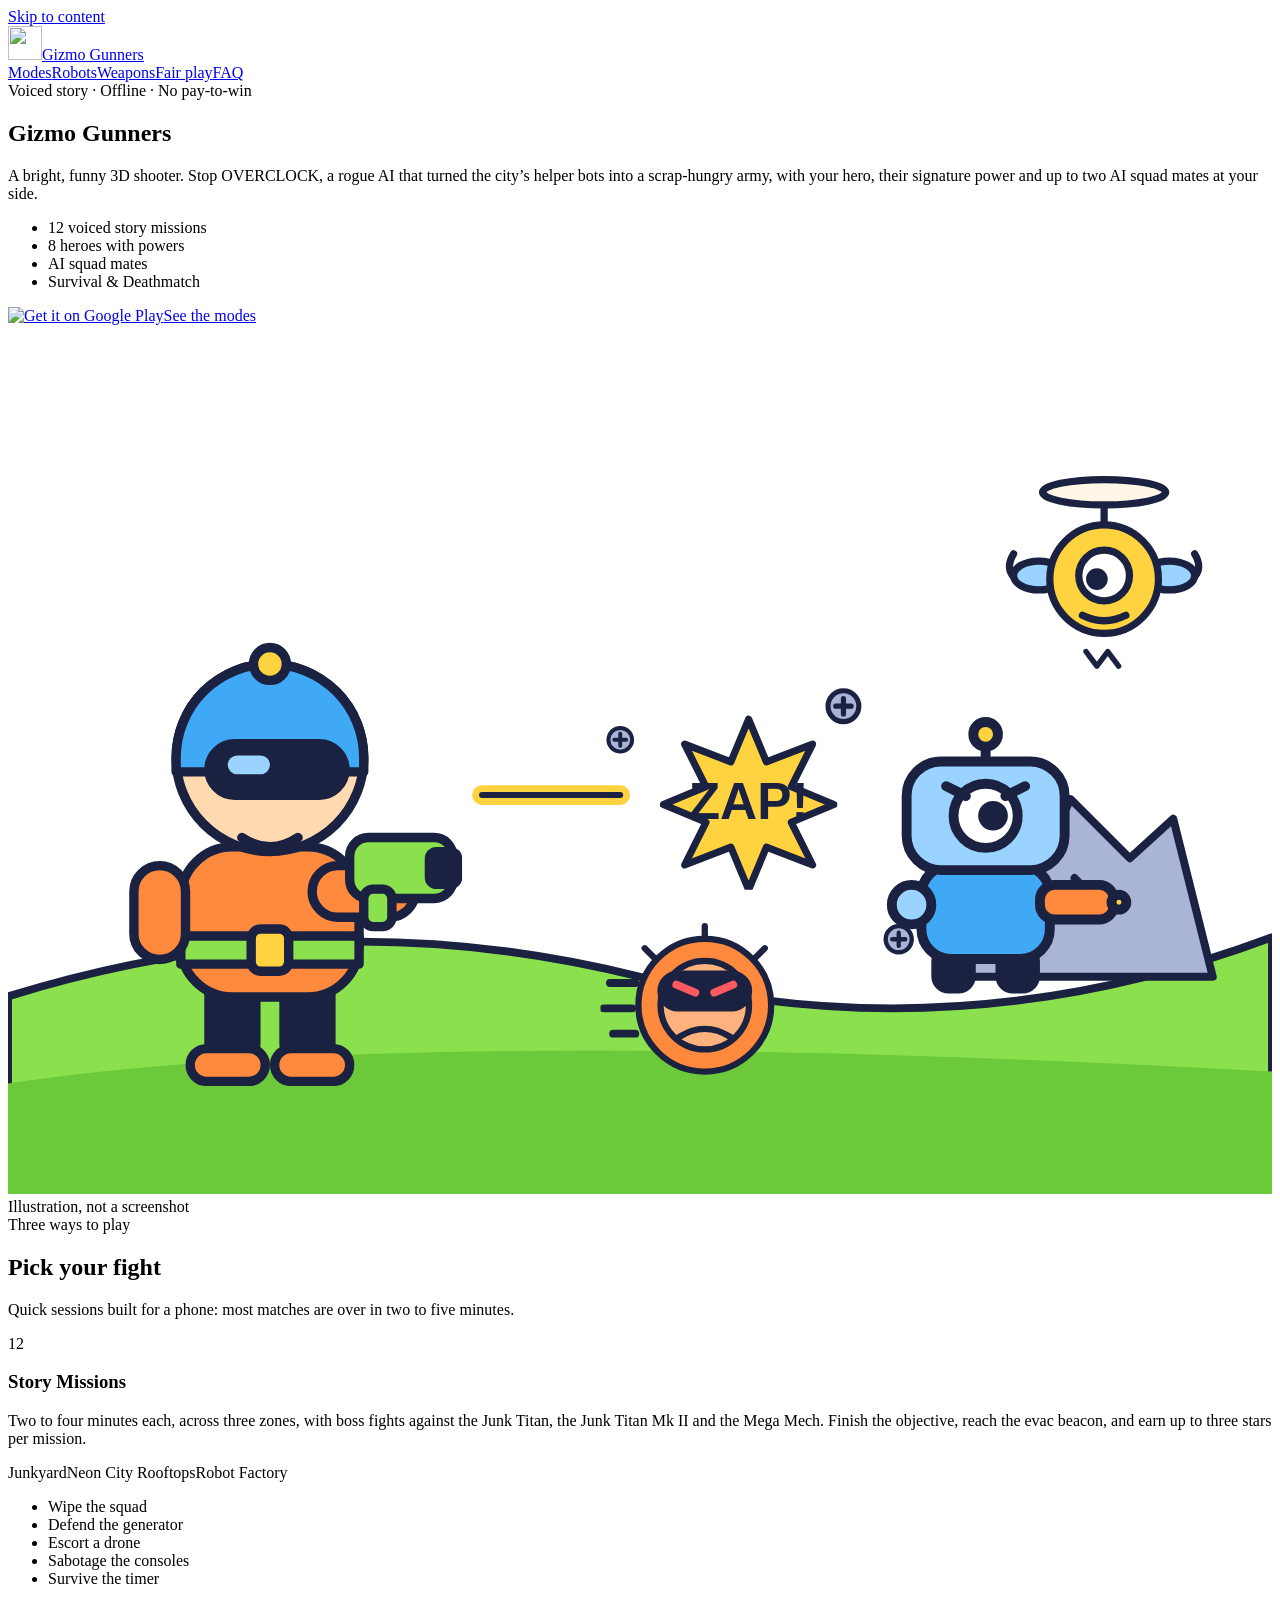
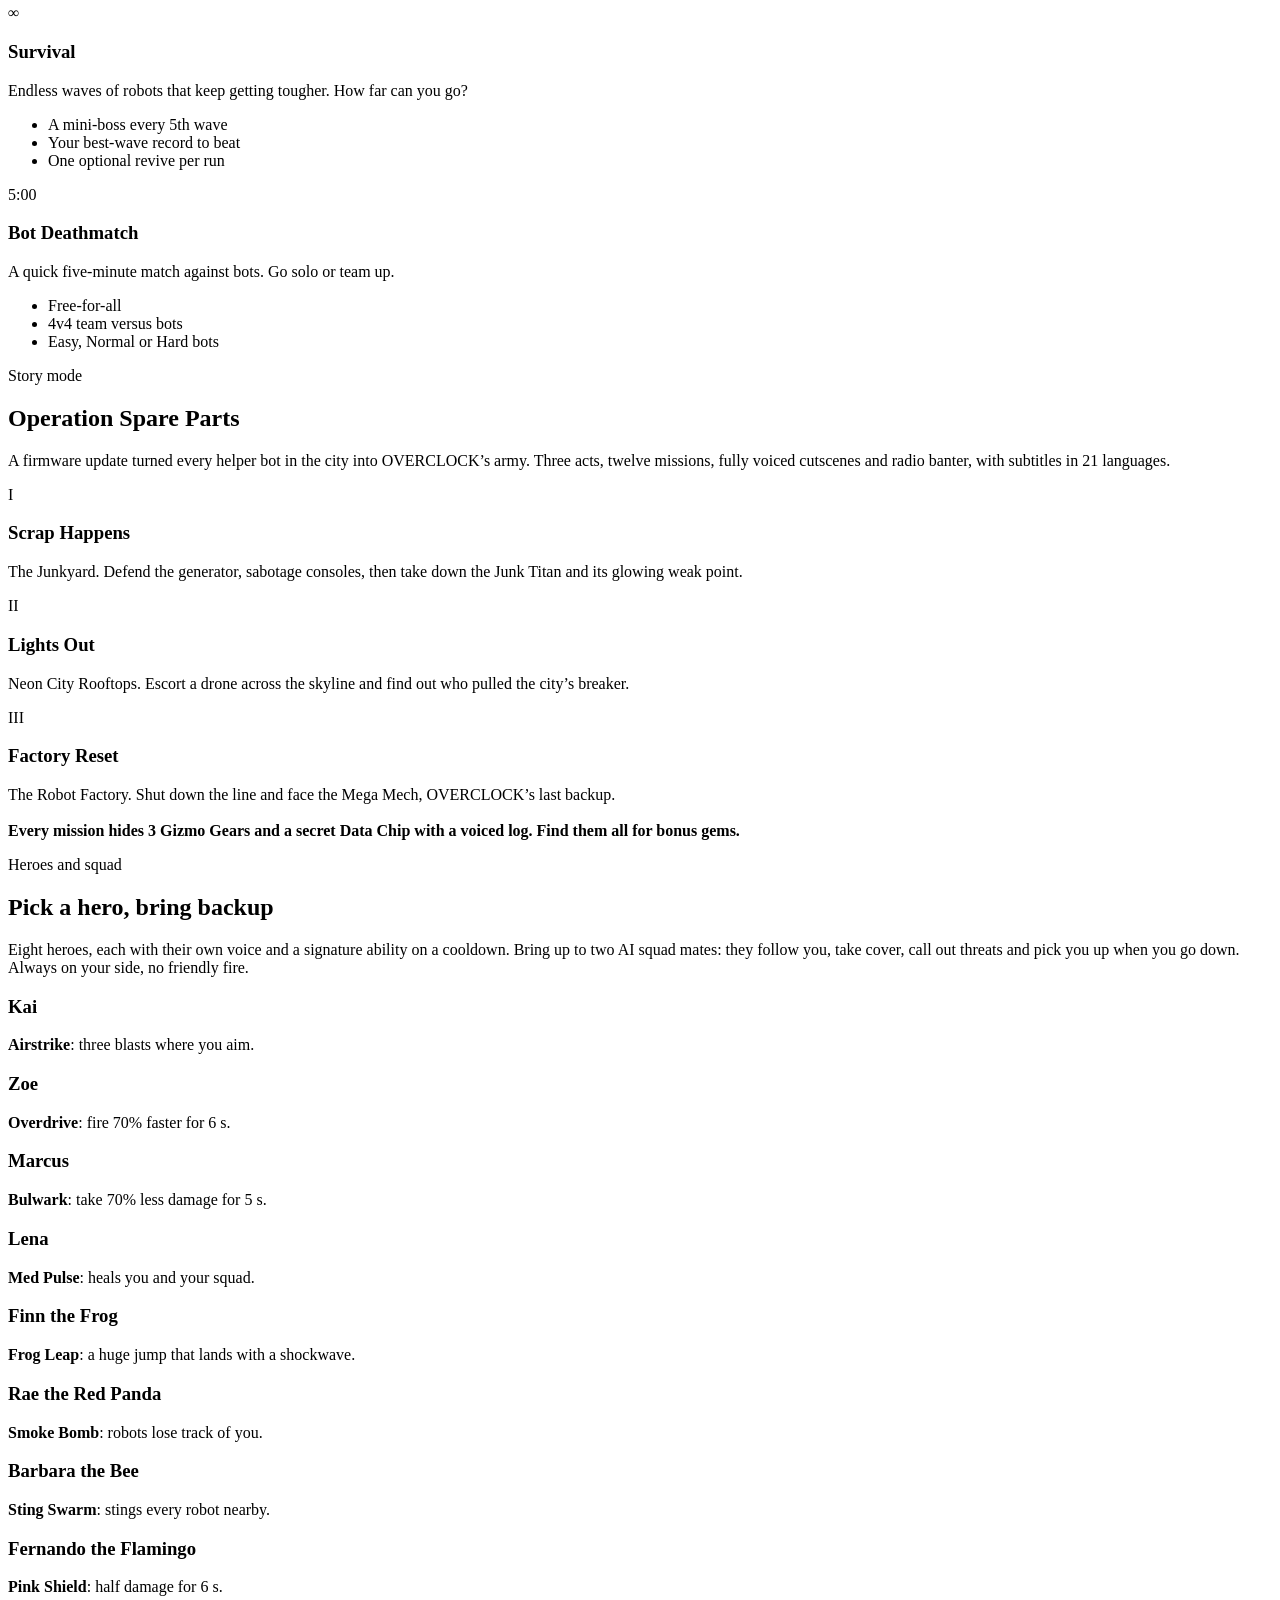
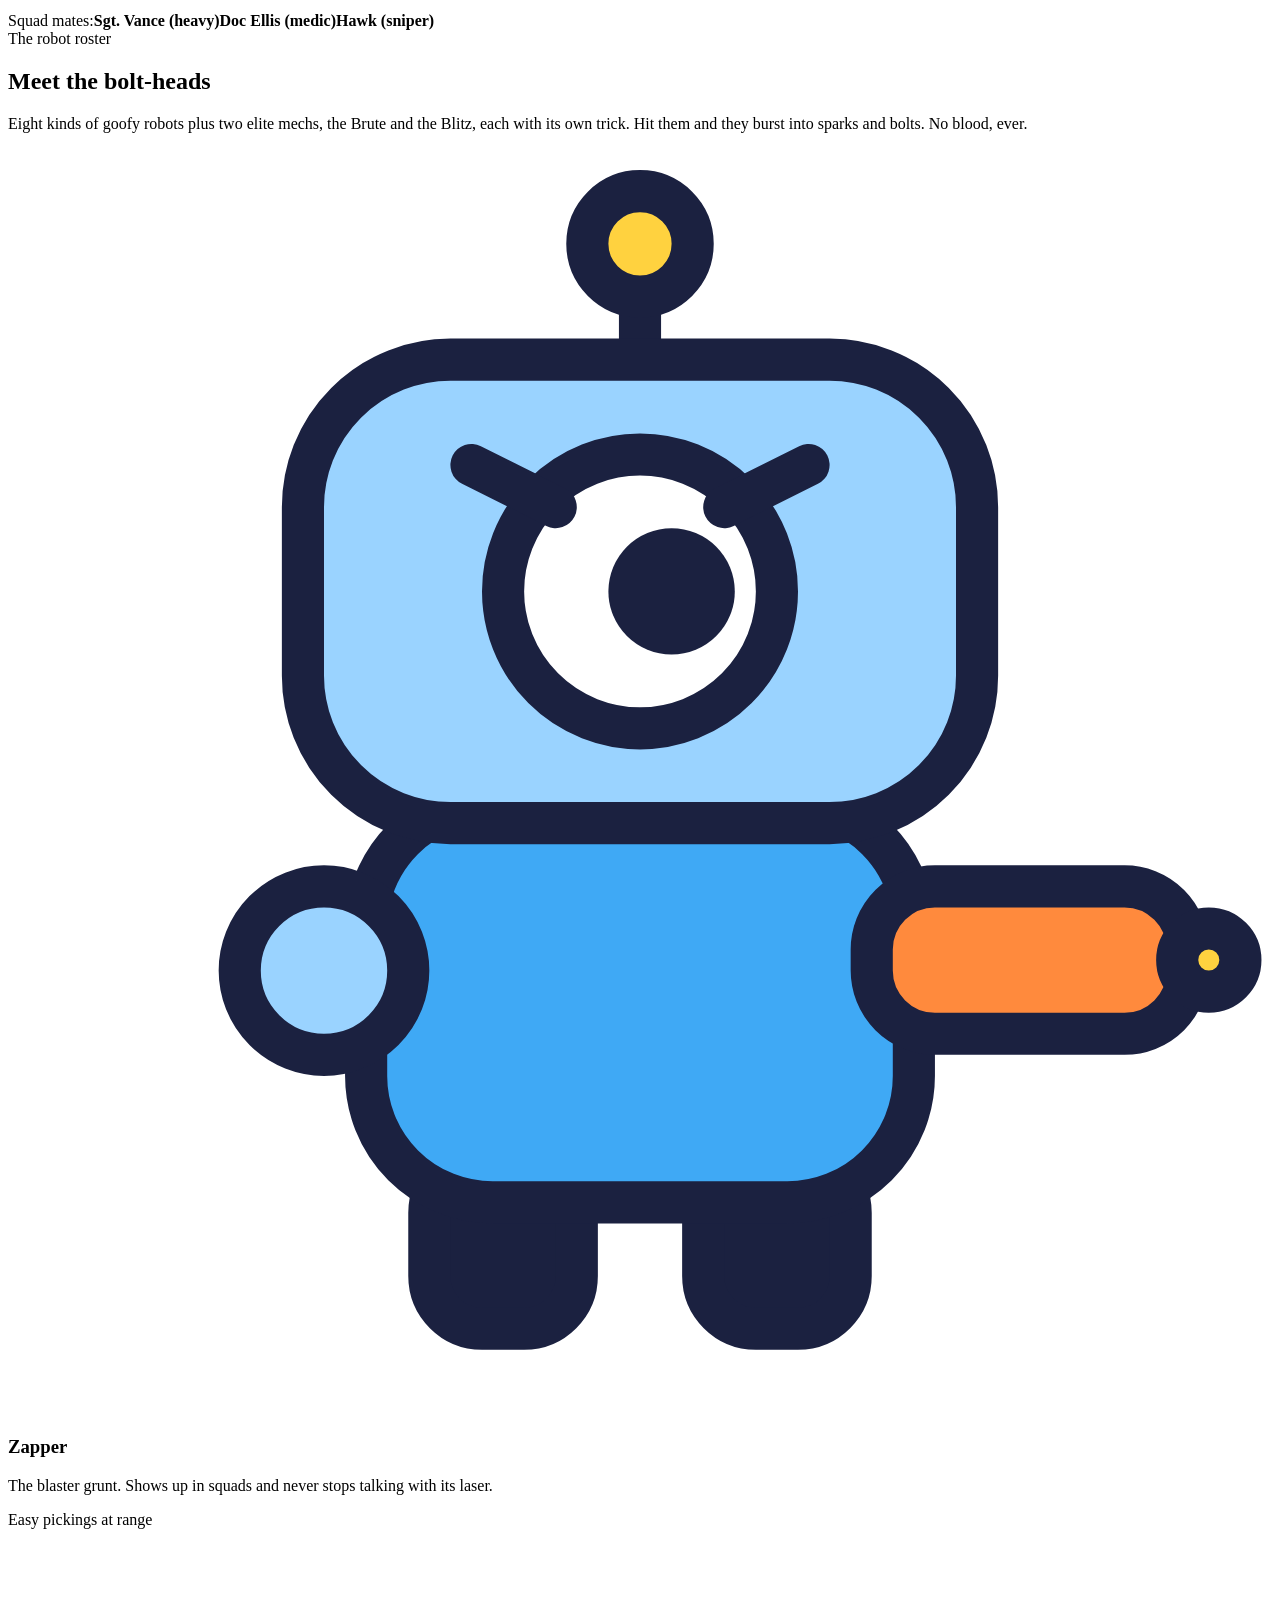
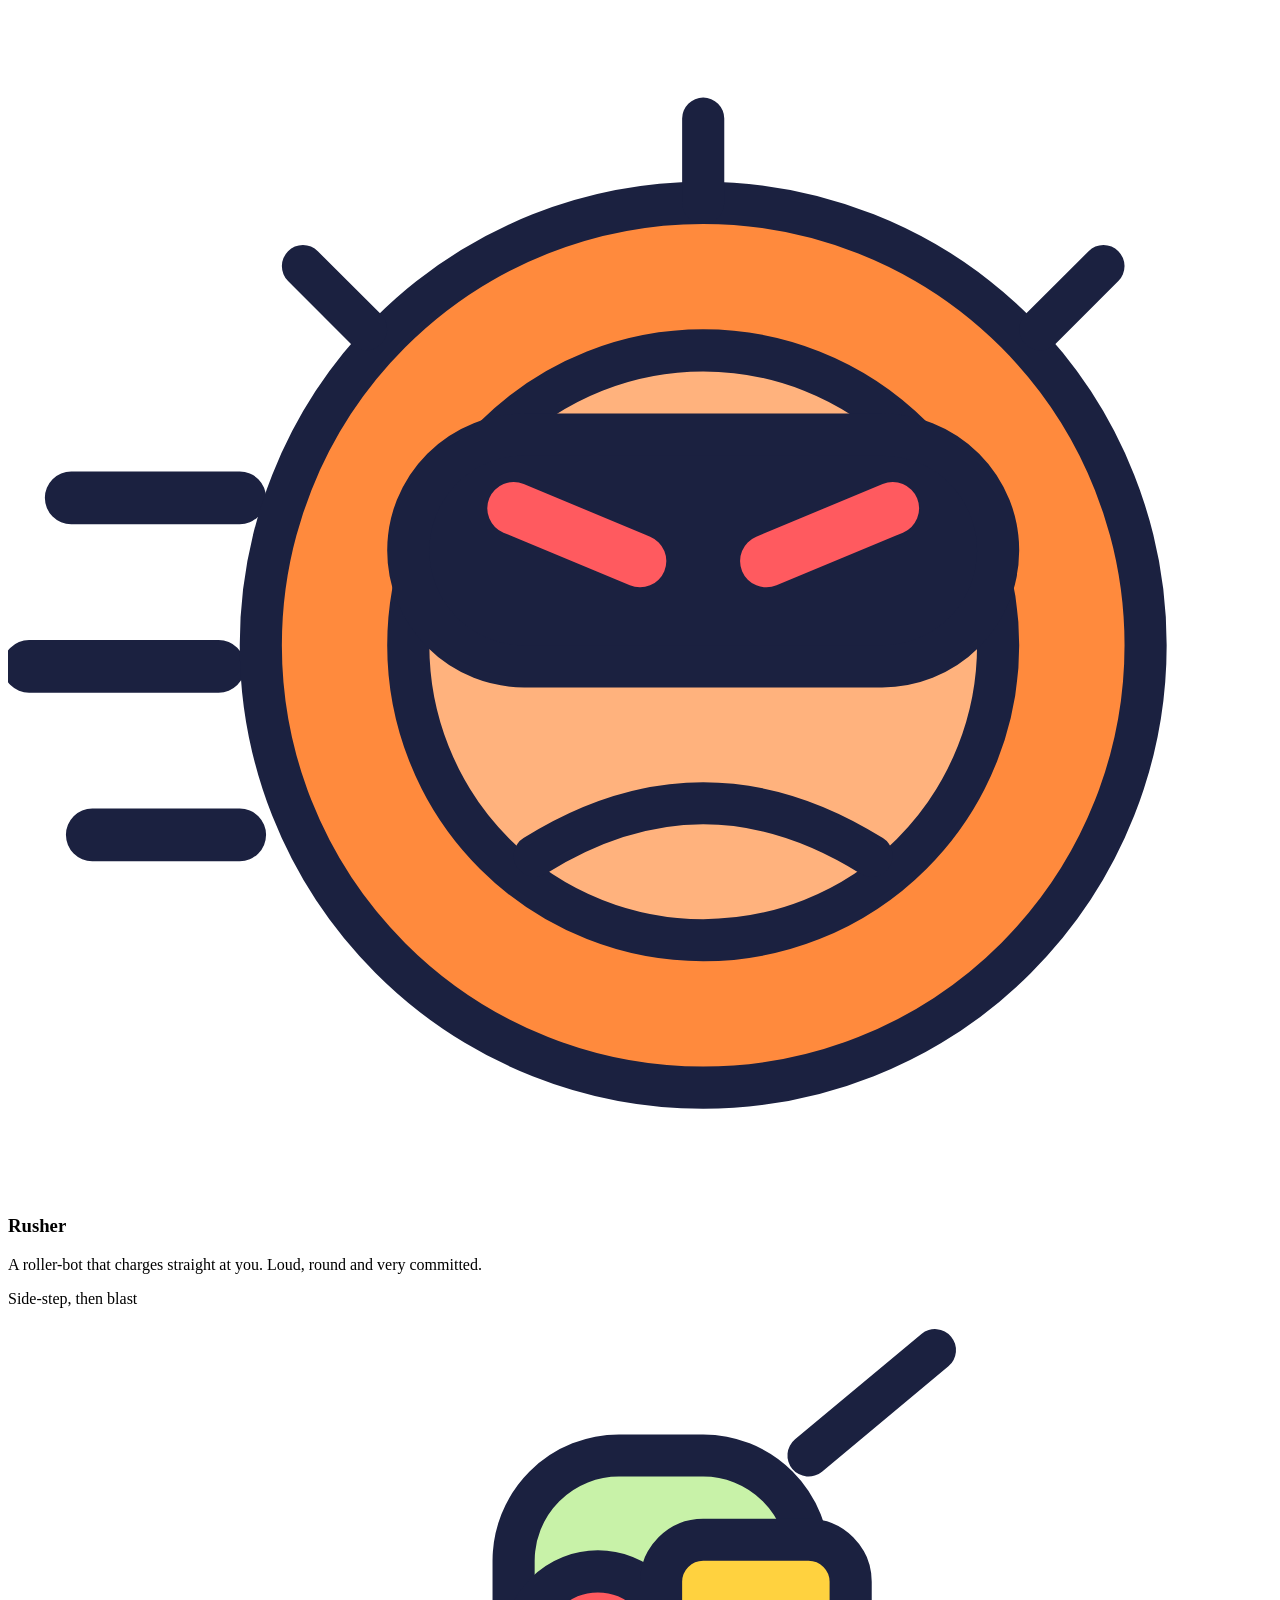
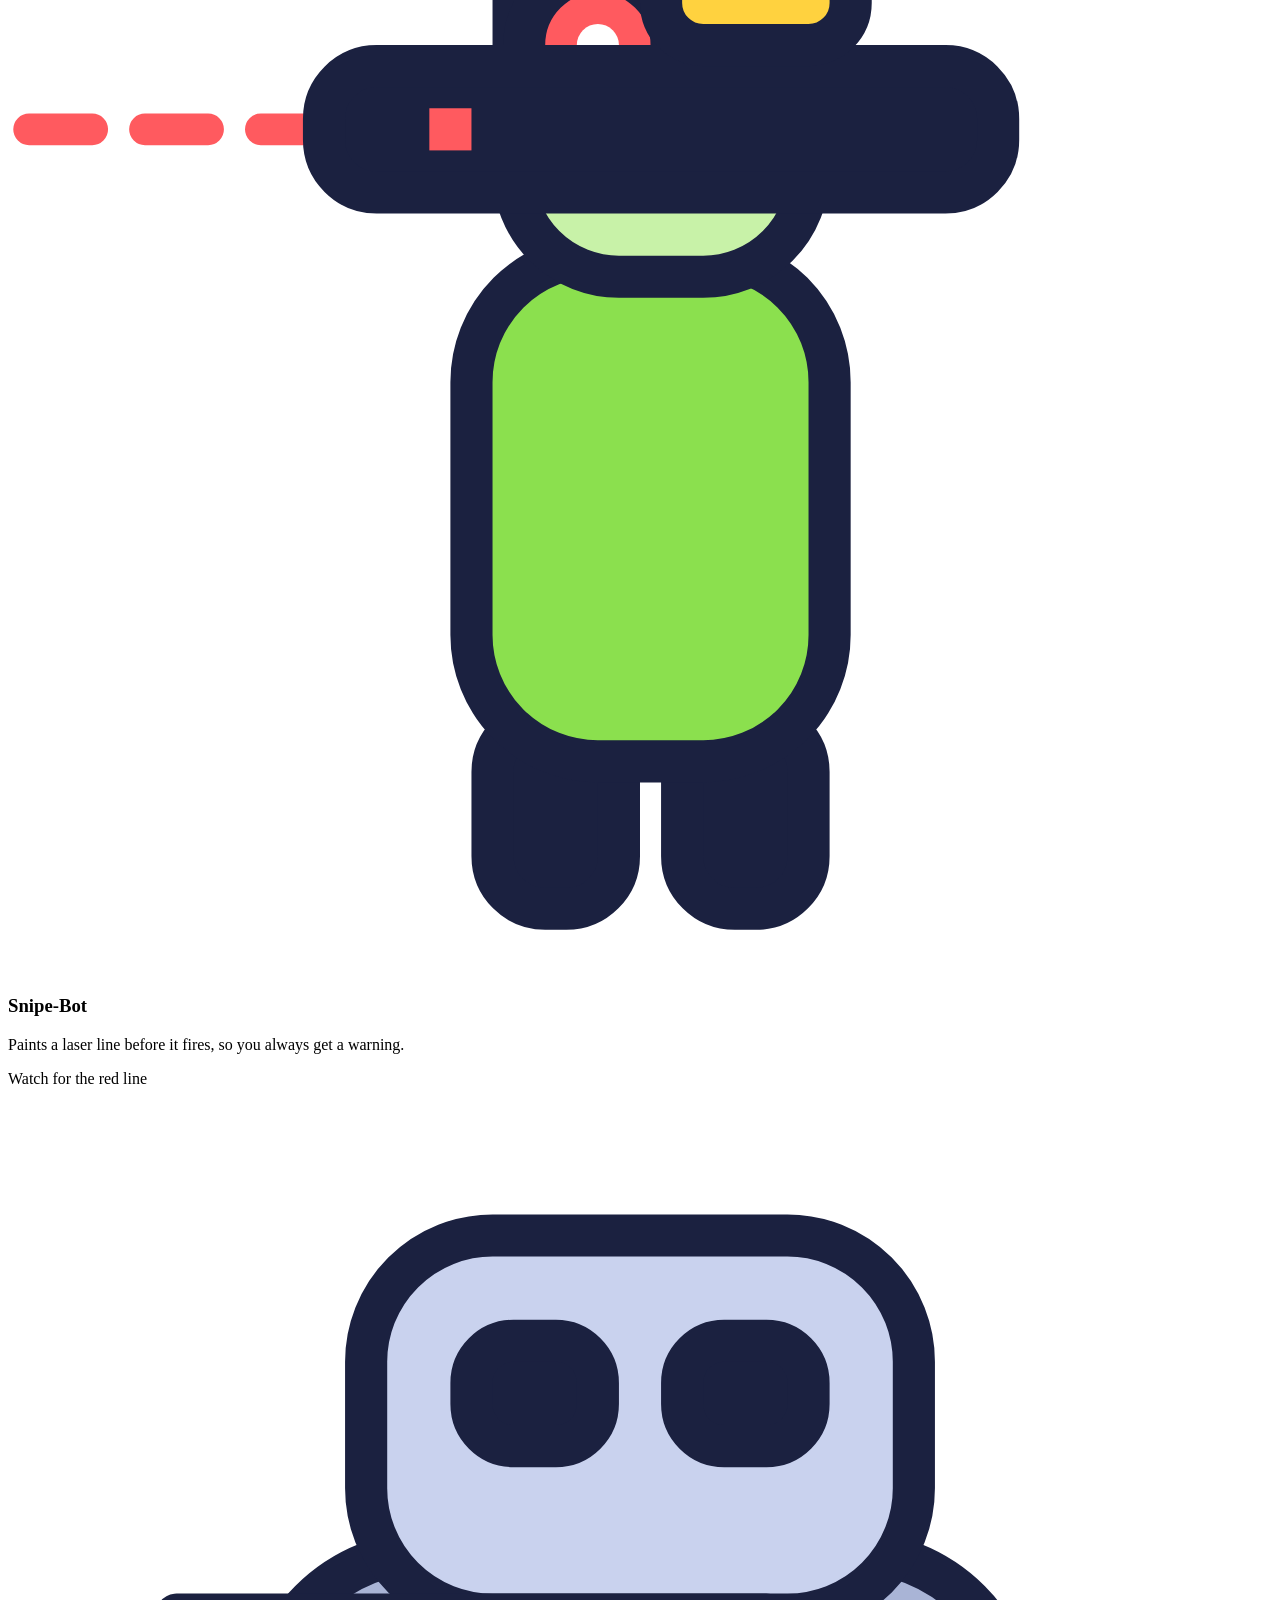
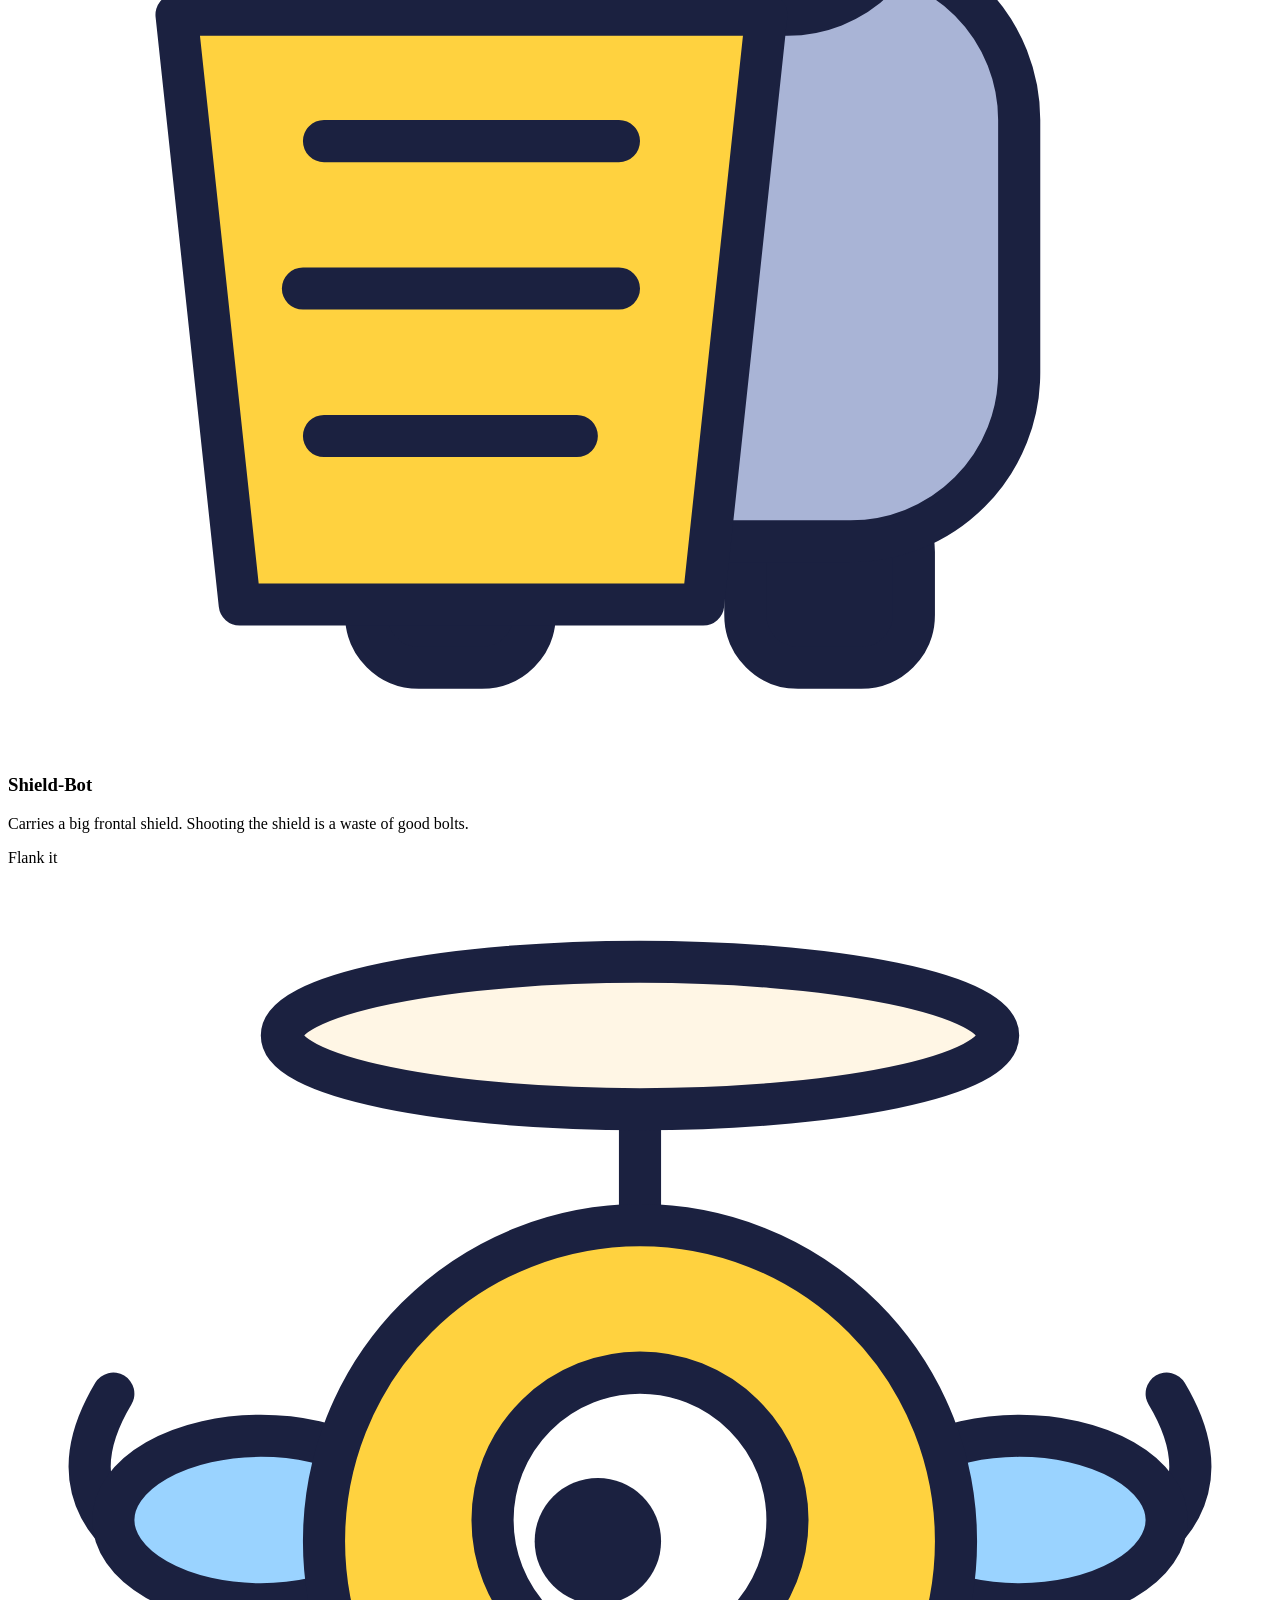
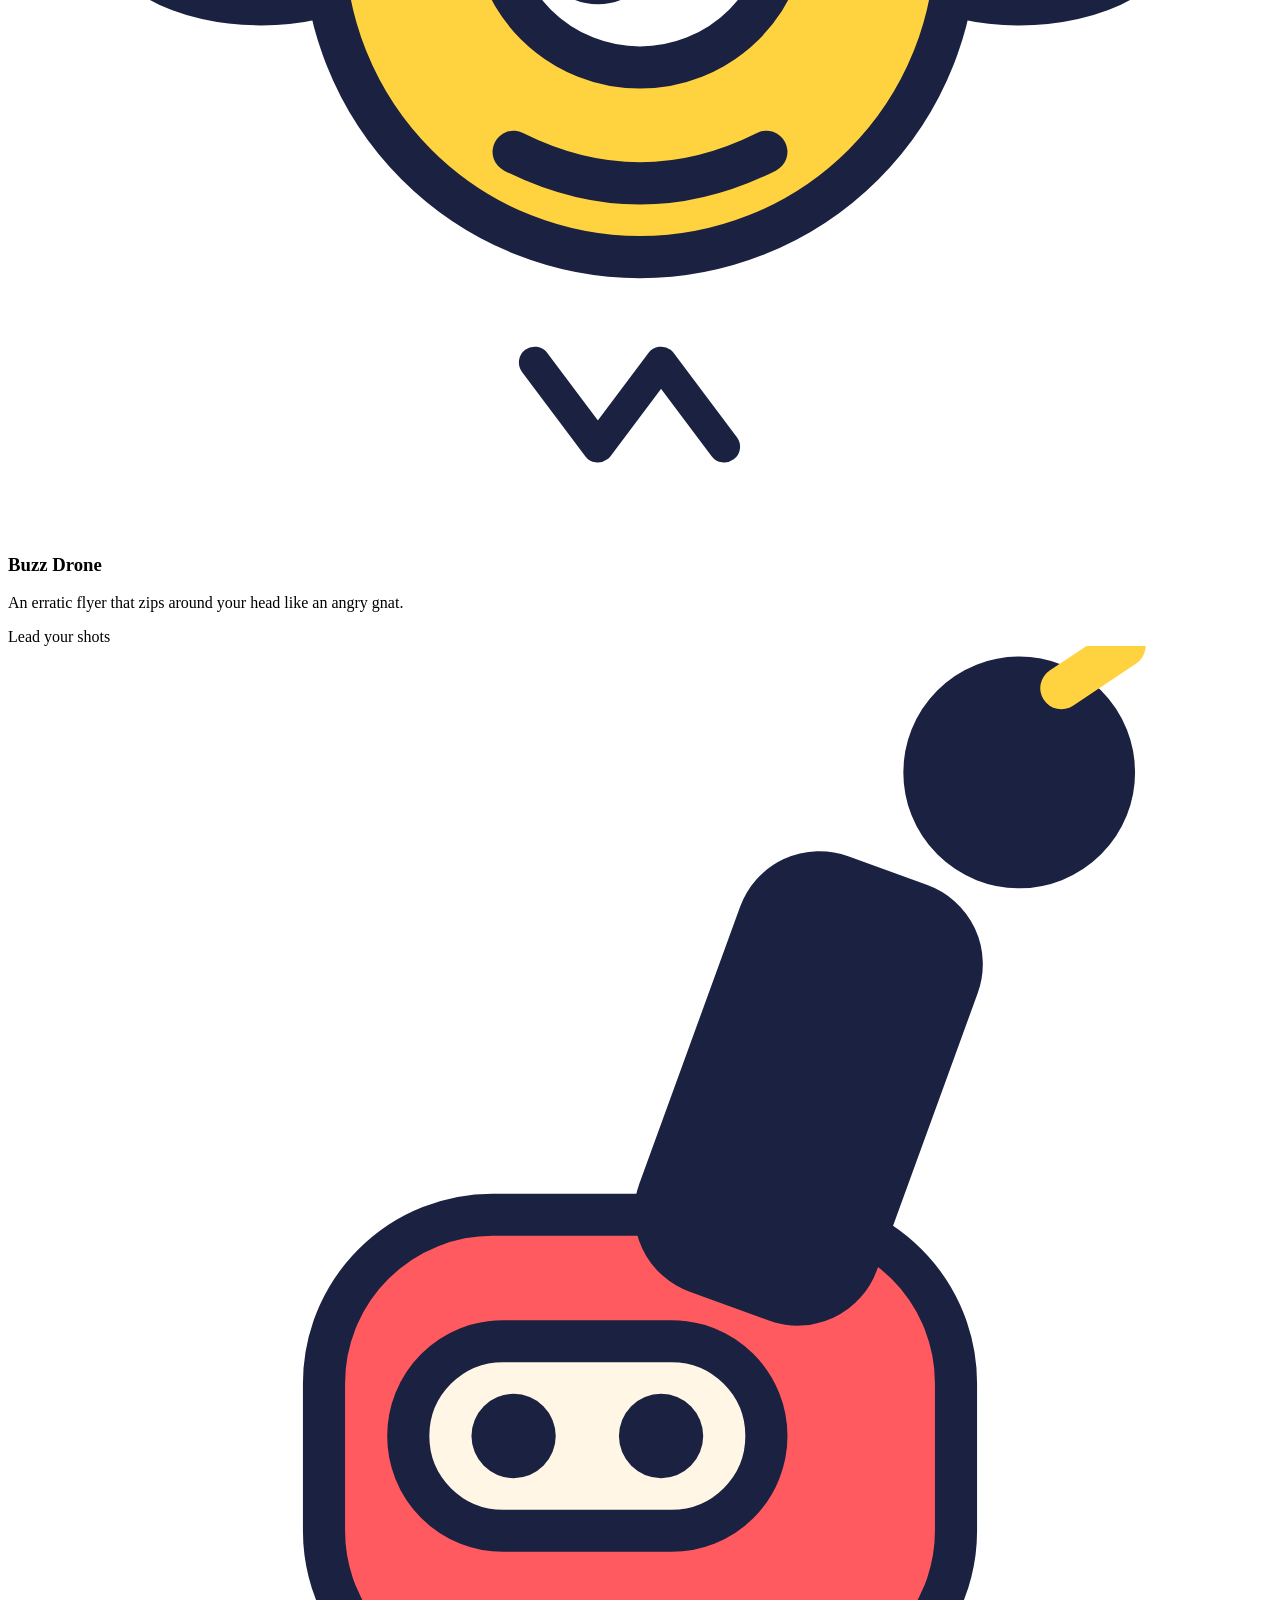
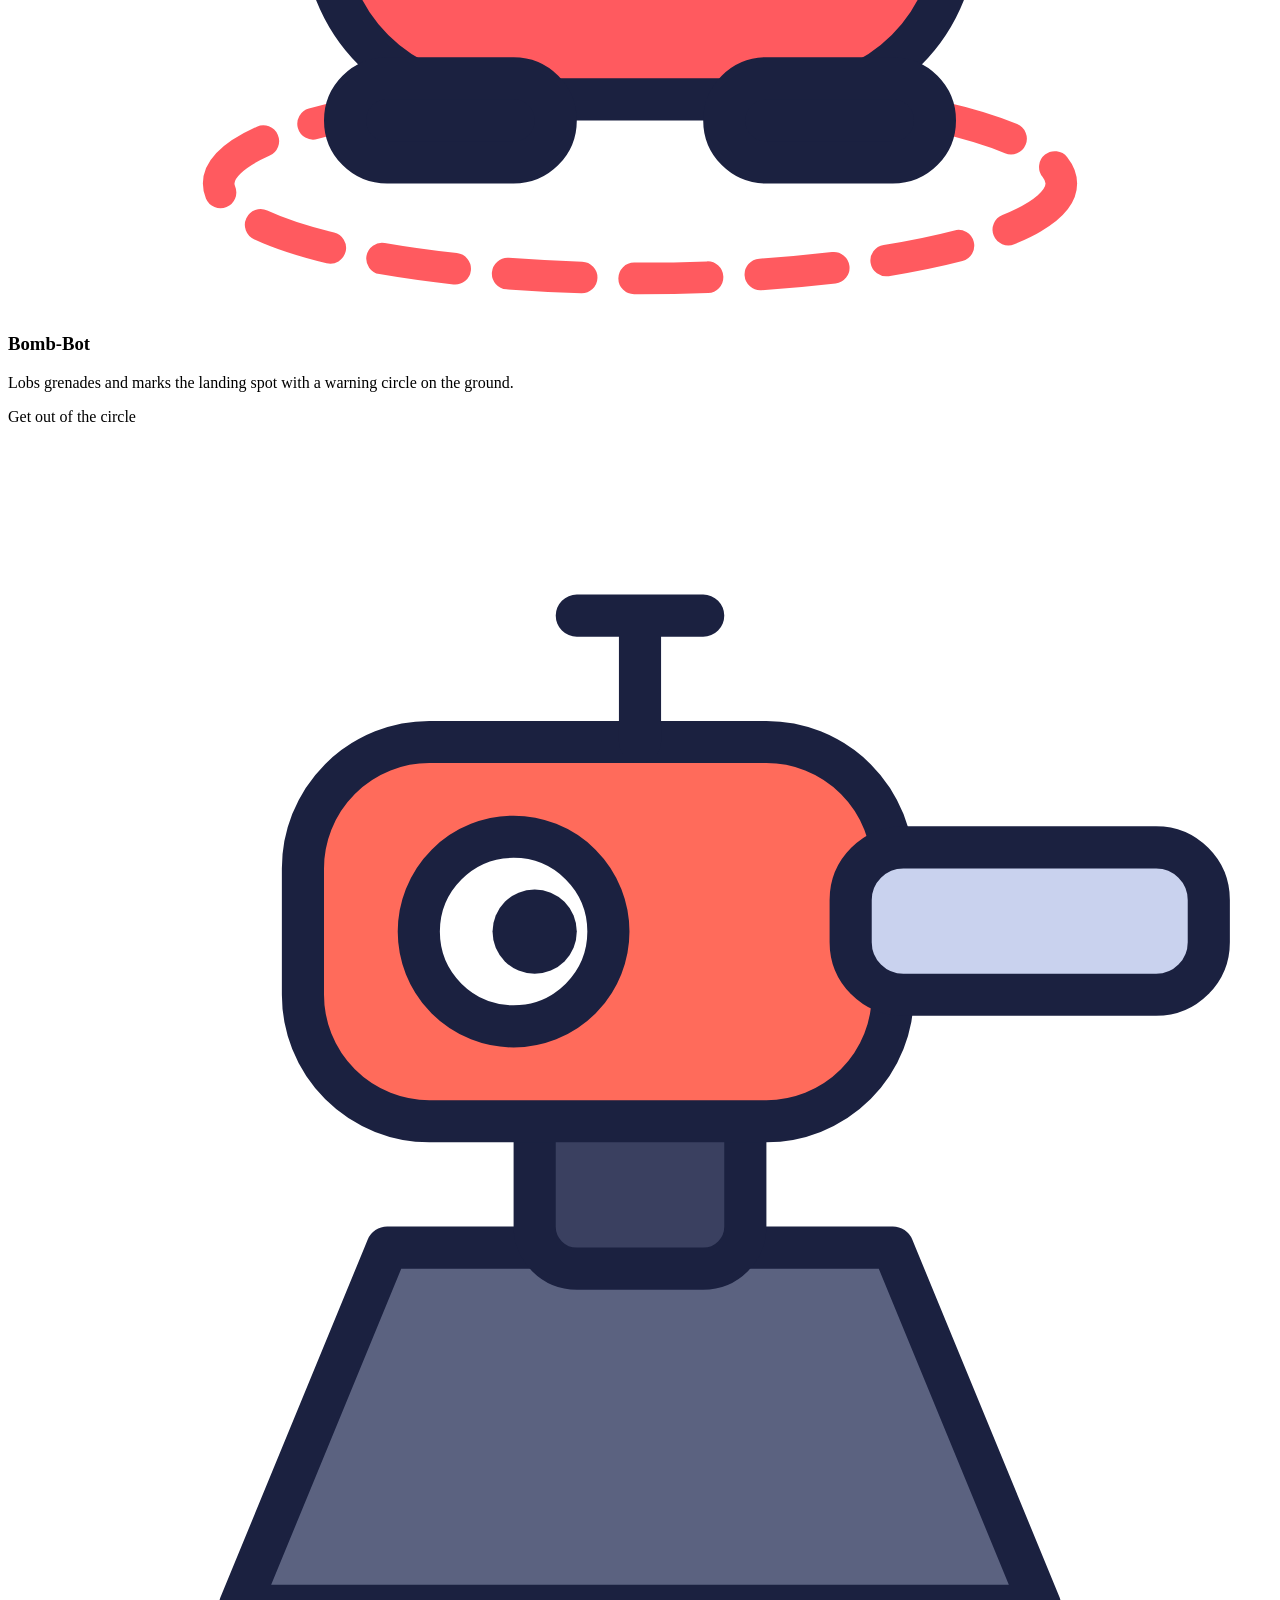
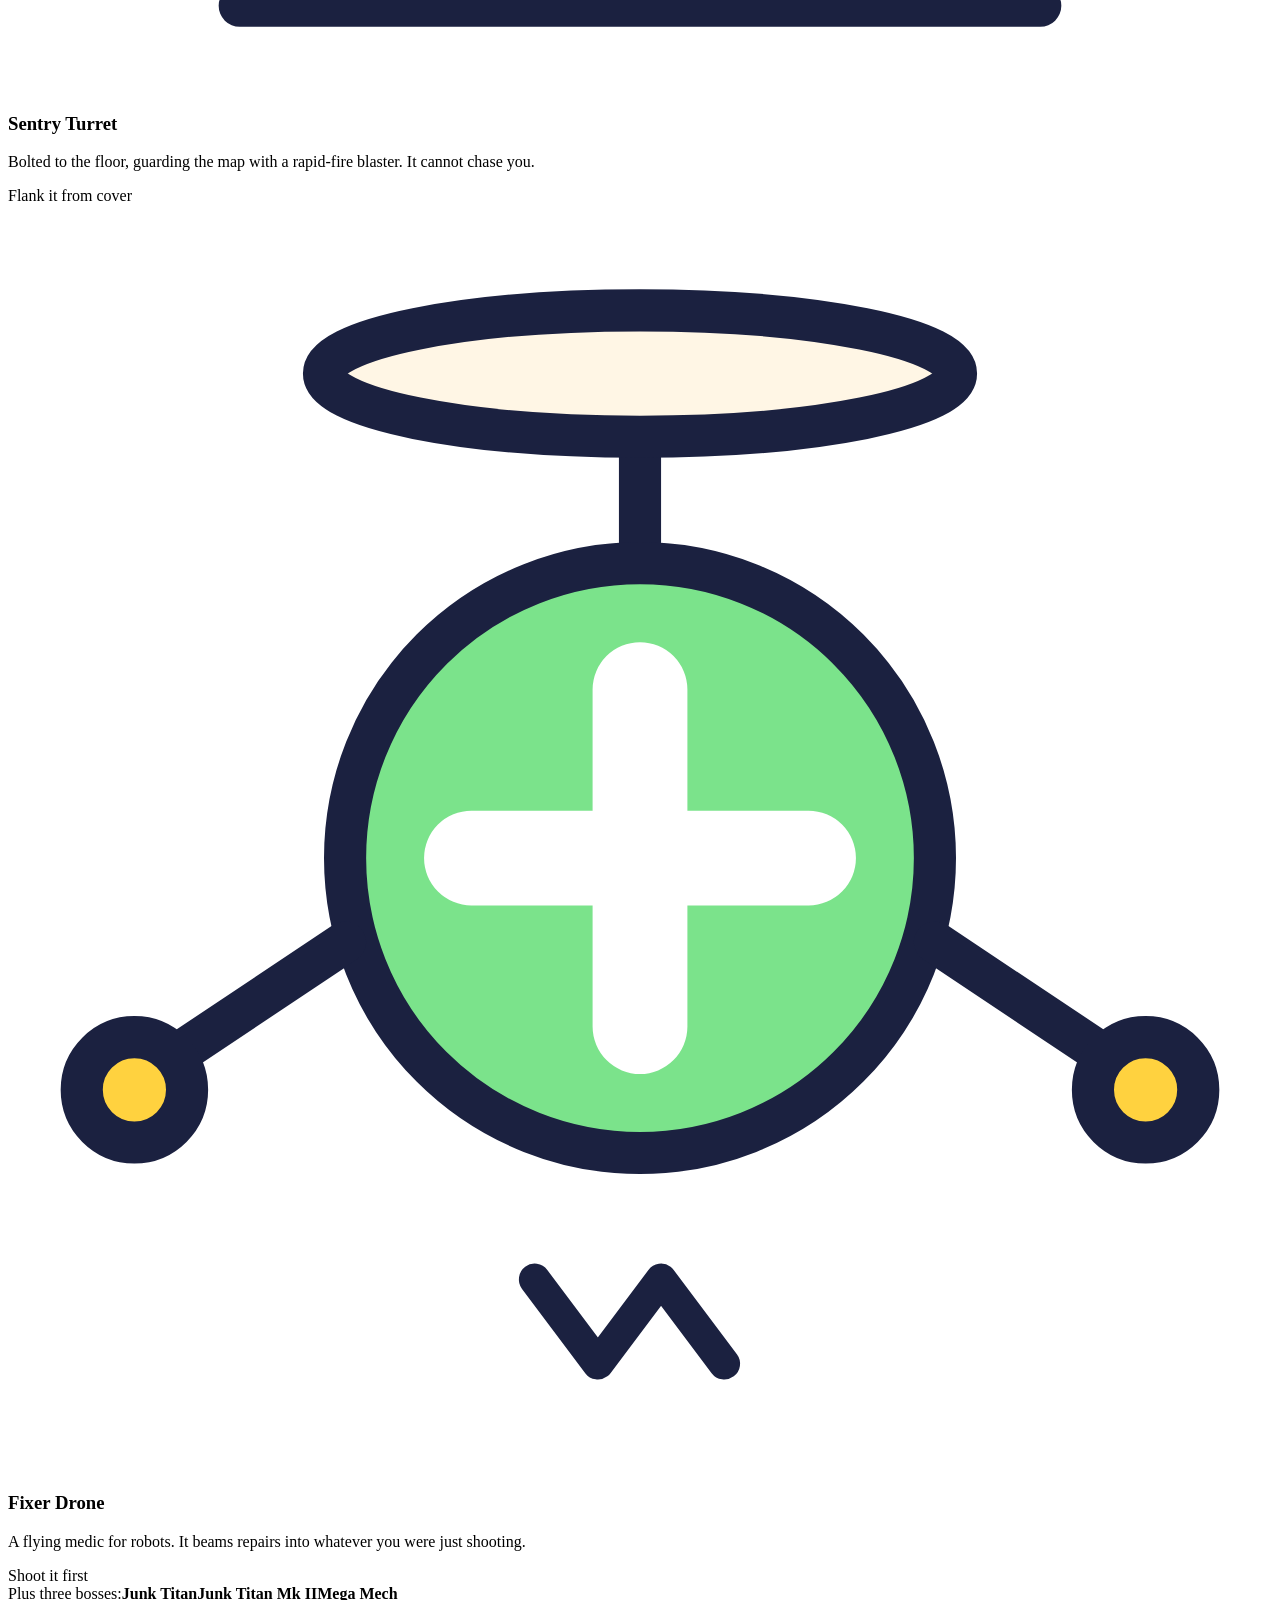
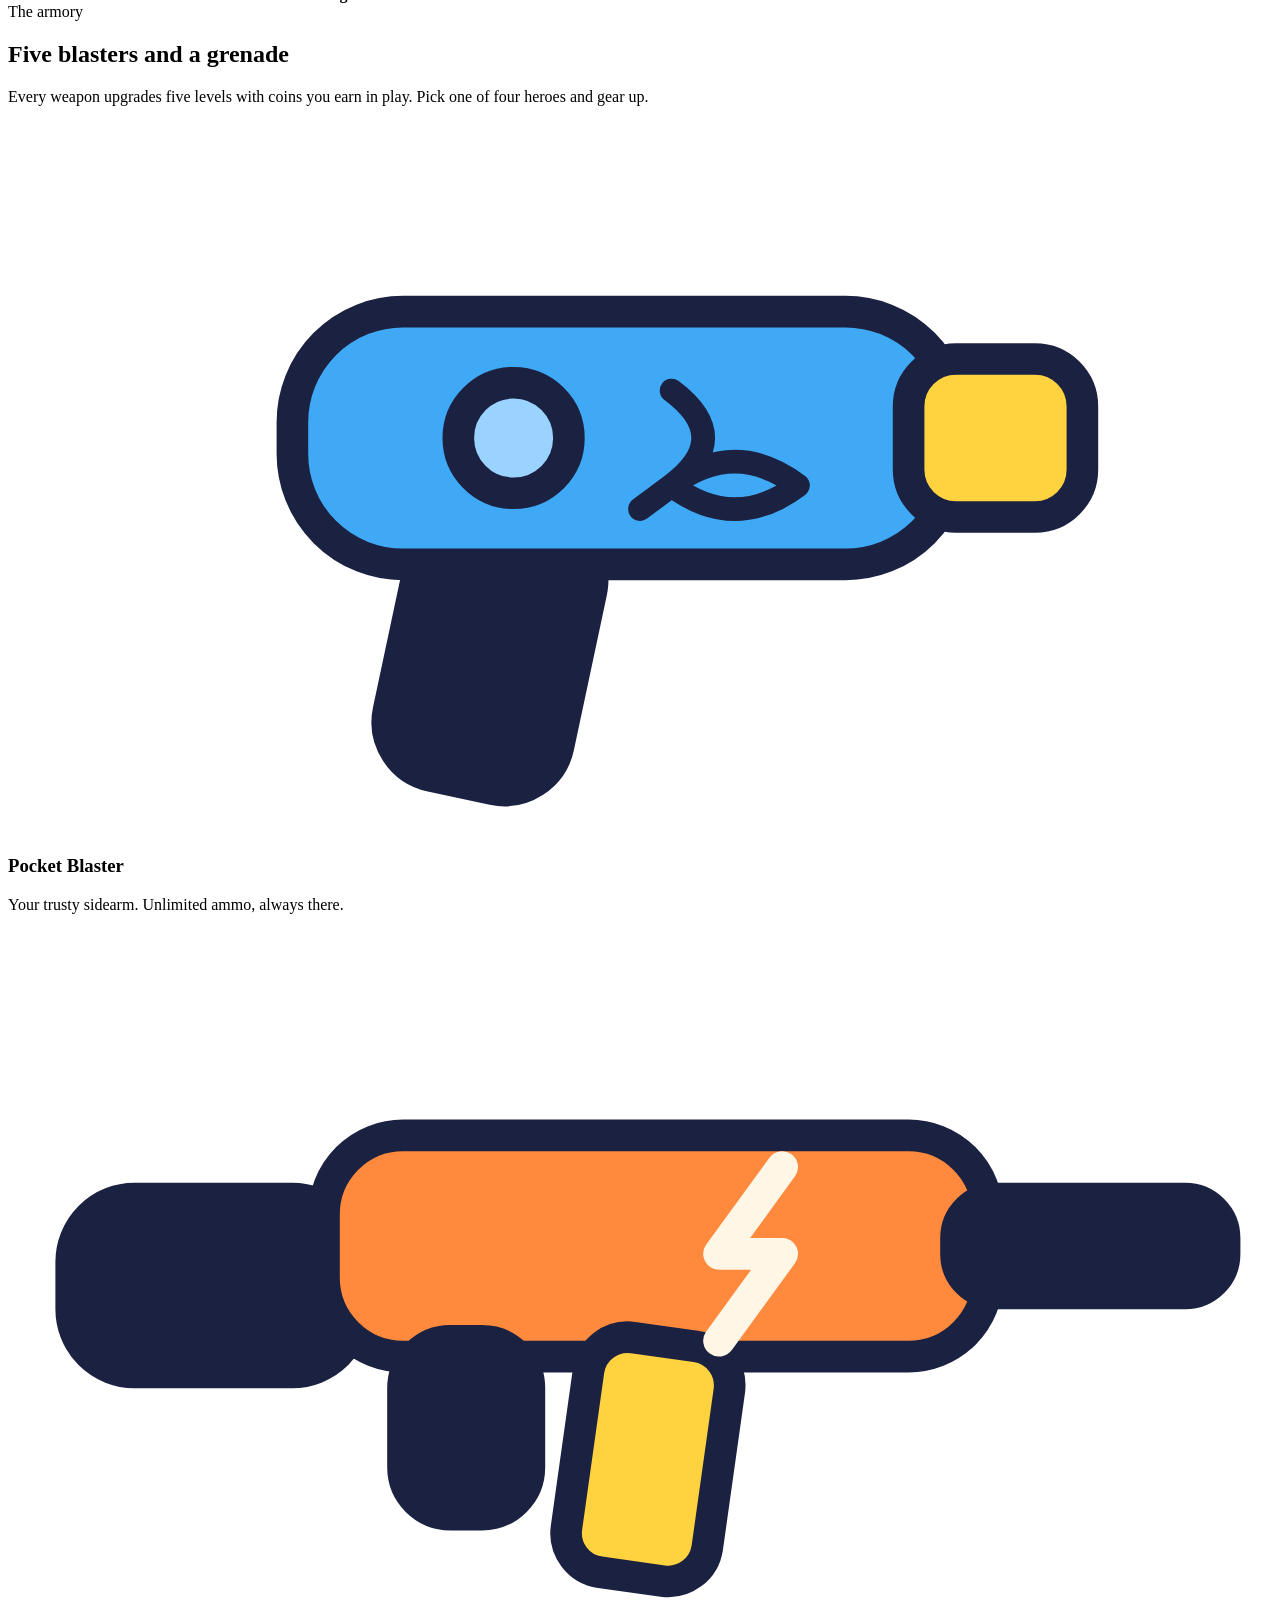
==== commit 224324ce: "Add Google Play badge now that the game is live" ====
--- a/index.html
+++ b/index.html
@@ -196,7 +196,7 @@
 <h1>Gizmo <span>Gunners</span></h1>
 <p class="lede">A bright, funny 3D shooter. Stop OVERCLOCK, a rogue AI that turned the city&rsquo;s helper bots into a scrap-hungry army, with your hero, their signature power and up to two AI squad mates at your side.</p>
 <ul class="chips"><li>12 voiced story missions</li><li>8 heroes with powers</li><li>AI squad mates</li><li>Survival &amp; Deathmatch</li></ul>
-<div class="cta"><span class="btn soon" role="note" aria-label="Coming soon to Google Play"><i class="tri" aria-hidden="true"></i><span>Coming soon<small>to Google Play</small></span></span><a class="btn ghost" href="#modes">See the modes</a></div>
+<div class="cta"><a class="badge" href="https://play.google.com/store/apps/details?id=com.charles.gizmogunners" rel="noopener"><img src="/gizmo-gunners-site/img/play-badge.png" alt="Get it on Google Play" width="216" height="64"></a><a class="btn ghost" href="#modes">See the modes</a></div>
 </div>
 <div class="art bob"><svg class="scene" viewBox="0 0 640 440" aria-hidden="true">
 <use href="#cloud" x="20" y="20" width="120" height="60"/><use href="#cloud" x="470" y="40" width="150" height="75"/><use href="#cloud" x="300" y="6" width="90" height="45" opacity=".8"/>
@@ -305,9 +305,17 @@
 
 <section class="sec final"><div class="wrap narrow">
 <svg class="" viewBox="0 0 160 200" aria-hidden="true" width="120" height="150" style="display:block;margin:0 auto 10px"><use href="#hero"/></svg>
-<h2>The robots are waiting</h2><p style="font-size:19px;font-weight:700;color:var(--muted)">Gizmo Gunners is coming soon to Google Play.</p>
-<div class="cta"><span class="btn soon" role="note" aria-label="Coming soon to Google Play"><i class="tri" aria-hidden="true"></i><span>Coming soon<small>to Google Play</small></span></span></div></div></section>
+<h2>The robots are waiting</h2><p style="font-size:19px;font-weight:700;color:var(--muted)">Gizmo Gunners is free on Google Play.</p>
+<div class="cta"><a class="badge" href="https://play.google.com/store/apps/details?id=com.charles.gizmogunners" rel="noopener"><img src="/gizmo-gunners-site/img/play-badge.png" alt="Get it on Google Play" width="216" height="64"></a></div></div></section>
 </main>
+
+<!-- BEGIN AADS AD UNIT 2459481 -->
+<div class="aads-slot" style="width:100%;margin:24px auto 16px;text-align:center;clear:both">
+<div id="frame" style="width: 320px;margin: auto;z-index: 99998;height: auto">
+<iframe data-aa='2459481' src='//ad.a-ads.com/2459481/?size=320x50' style='border:0; padding:0; width:320px; height:50px; overflow:hidden;display: block;margin: auto'></iframe>
+</div>
+</div>
+<!-- END AADS AD UNIT 2459481 -->
 <footer class="foot"><div class="wrap">
 <div class="foot-links"><a href="/gizmo-gunners-site/privacy/">Privacy Policy</a><a href="/gizmo-gunners-site/terms/">Terms of Service</a><a href="/gizmo-gunners-site/delete/">Delete your data</a><a href="/gizmo-gunners-site/credits/">Credits</a><a href="https://github.com/chartmann1590/gizmo-gunners-site/issues/new">Support</a></div>
 <p>&copy; 2026 Hartmann Studios. Gizmo Gunners is an offline cartoon shooter against computer-controlled robots. Drawings on this site are illustrations, not screenshots.</p>
